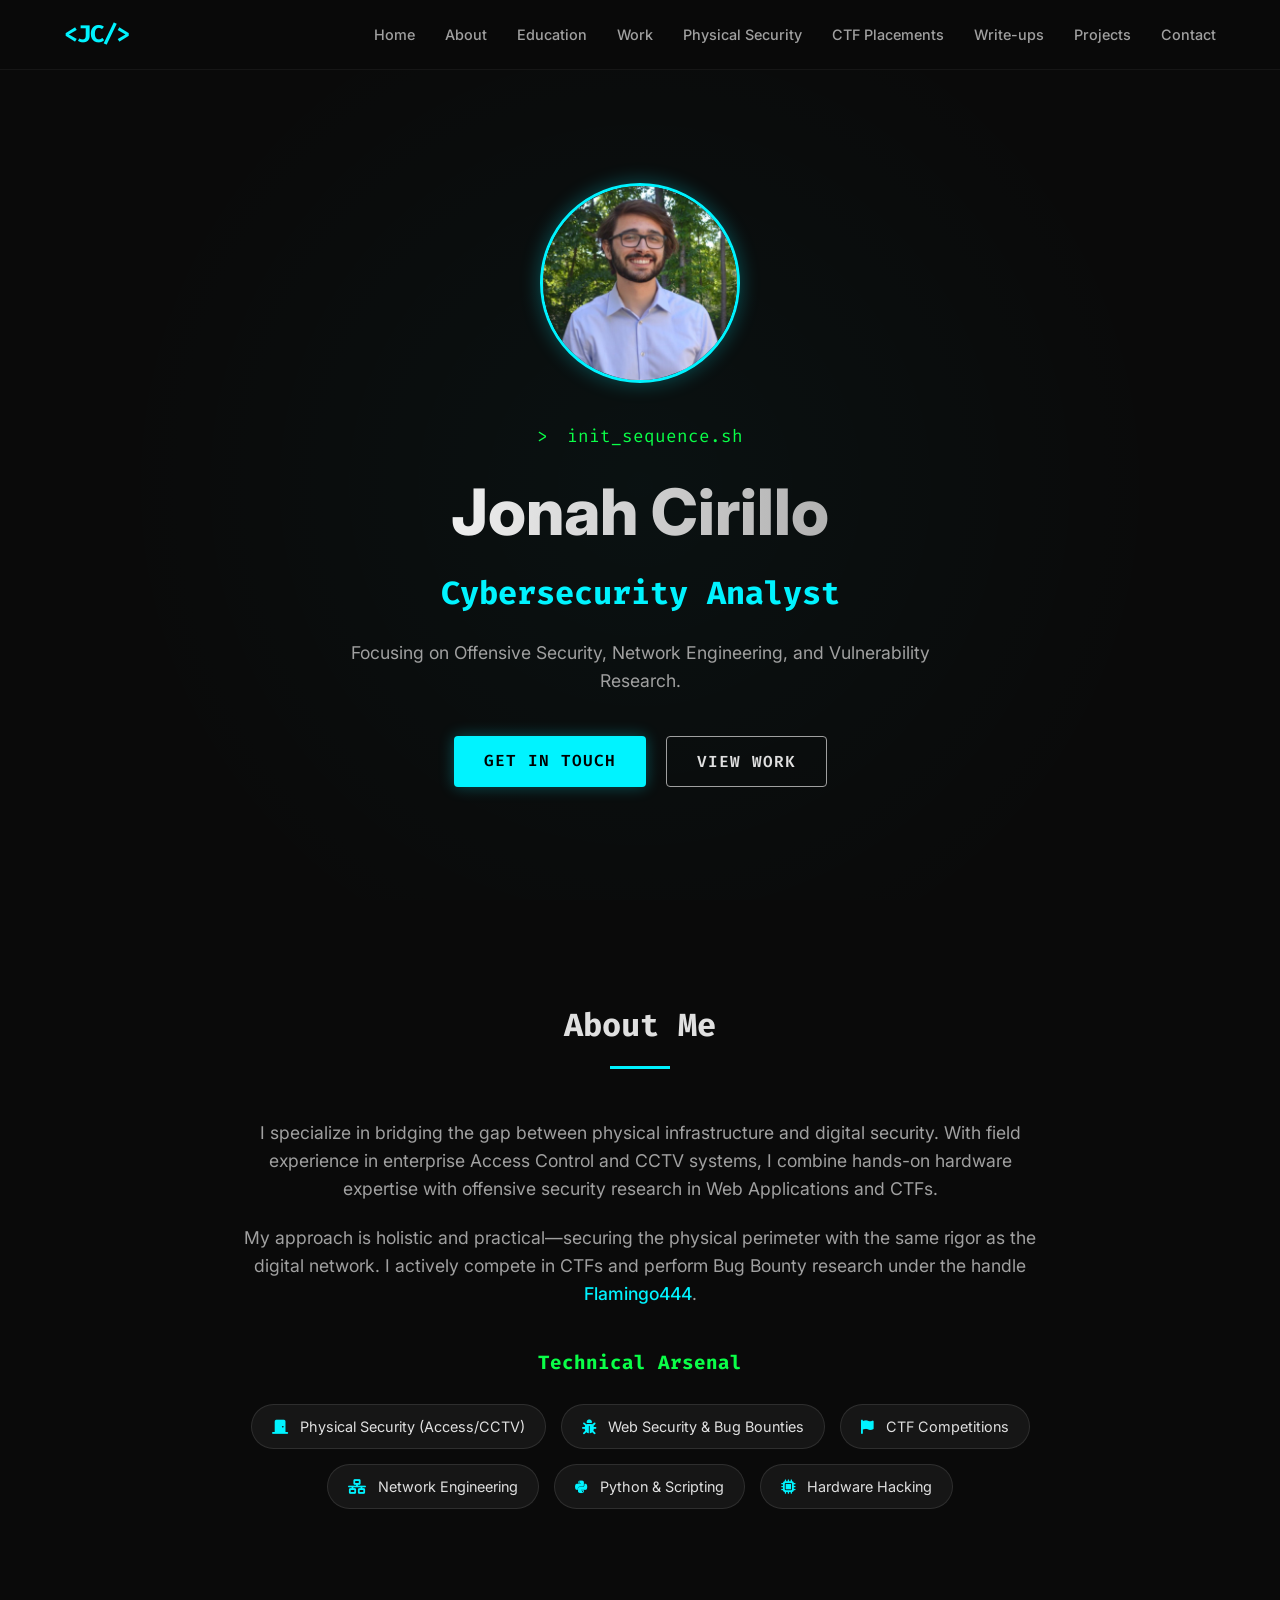
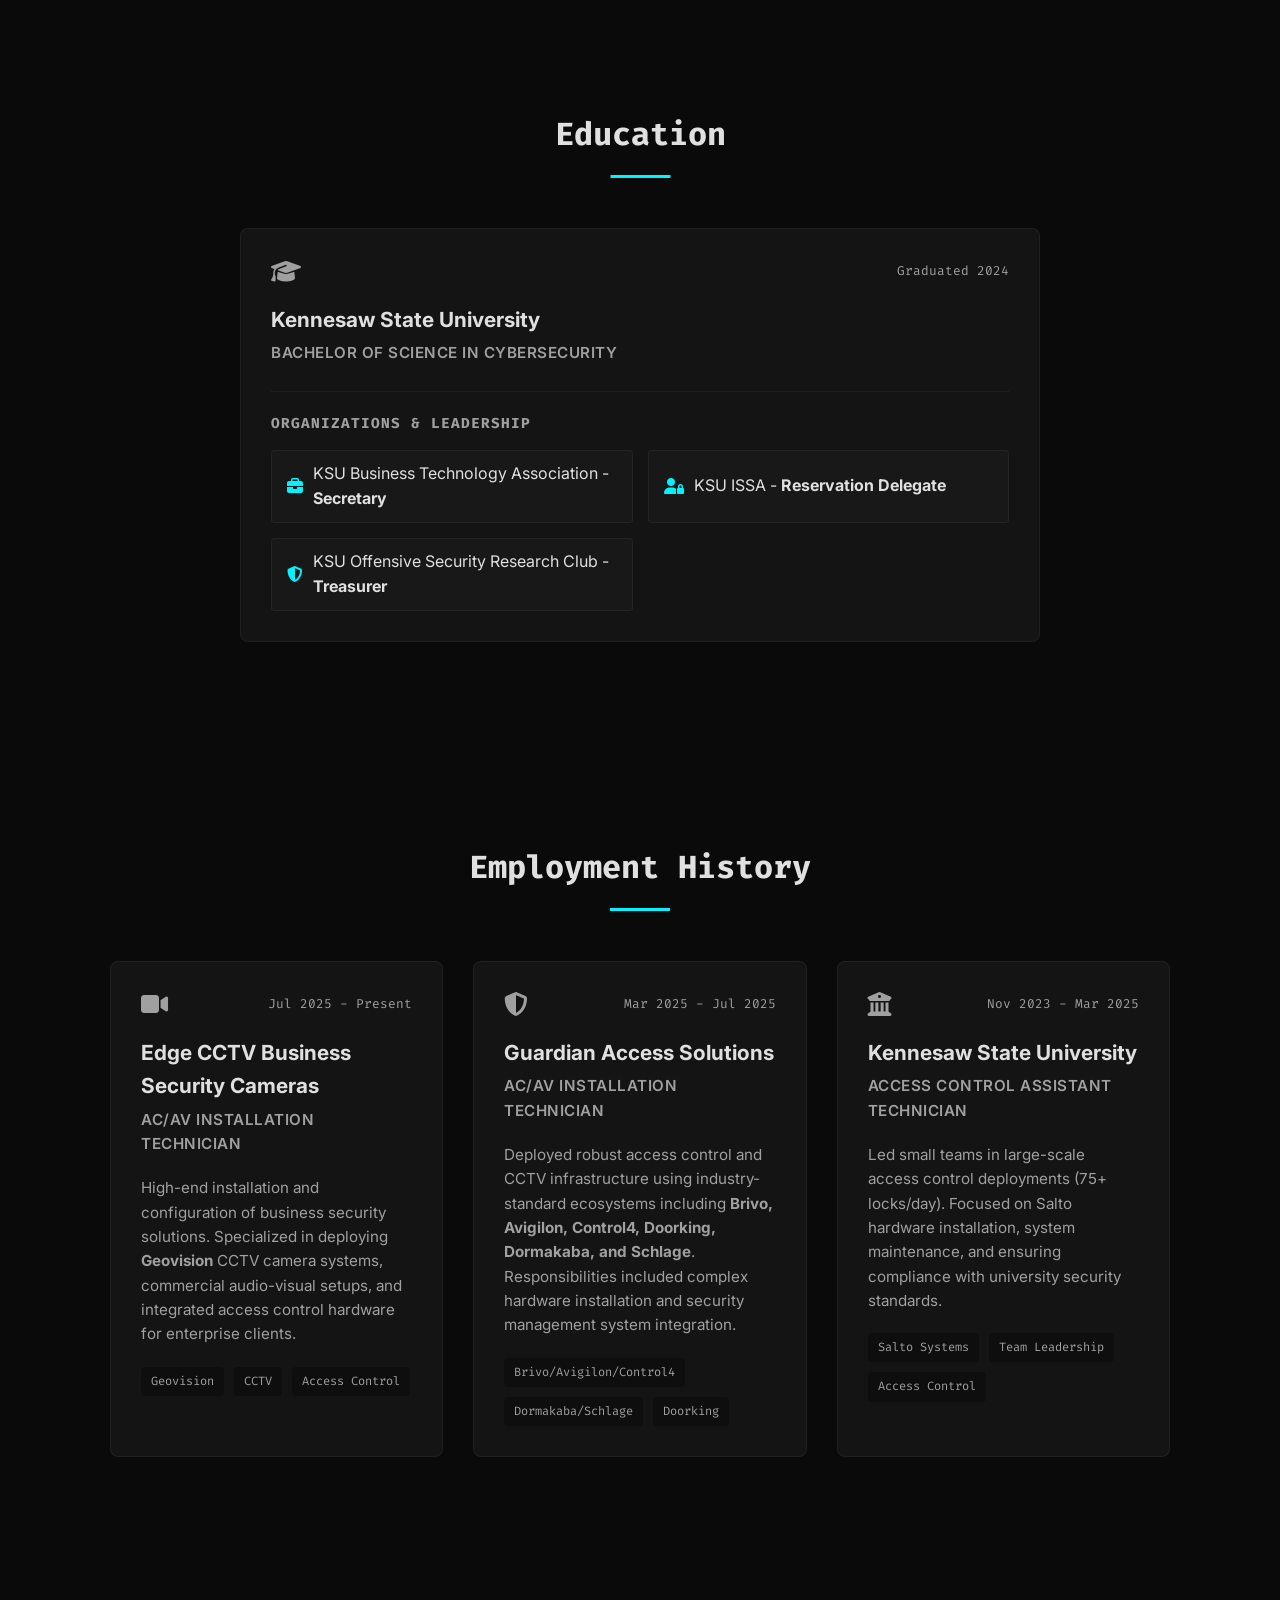
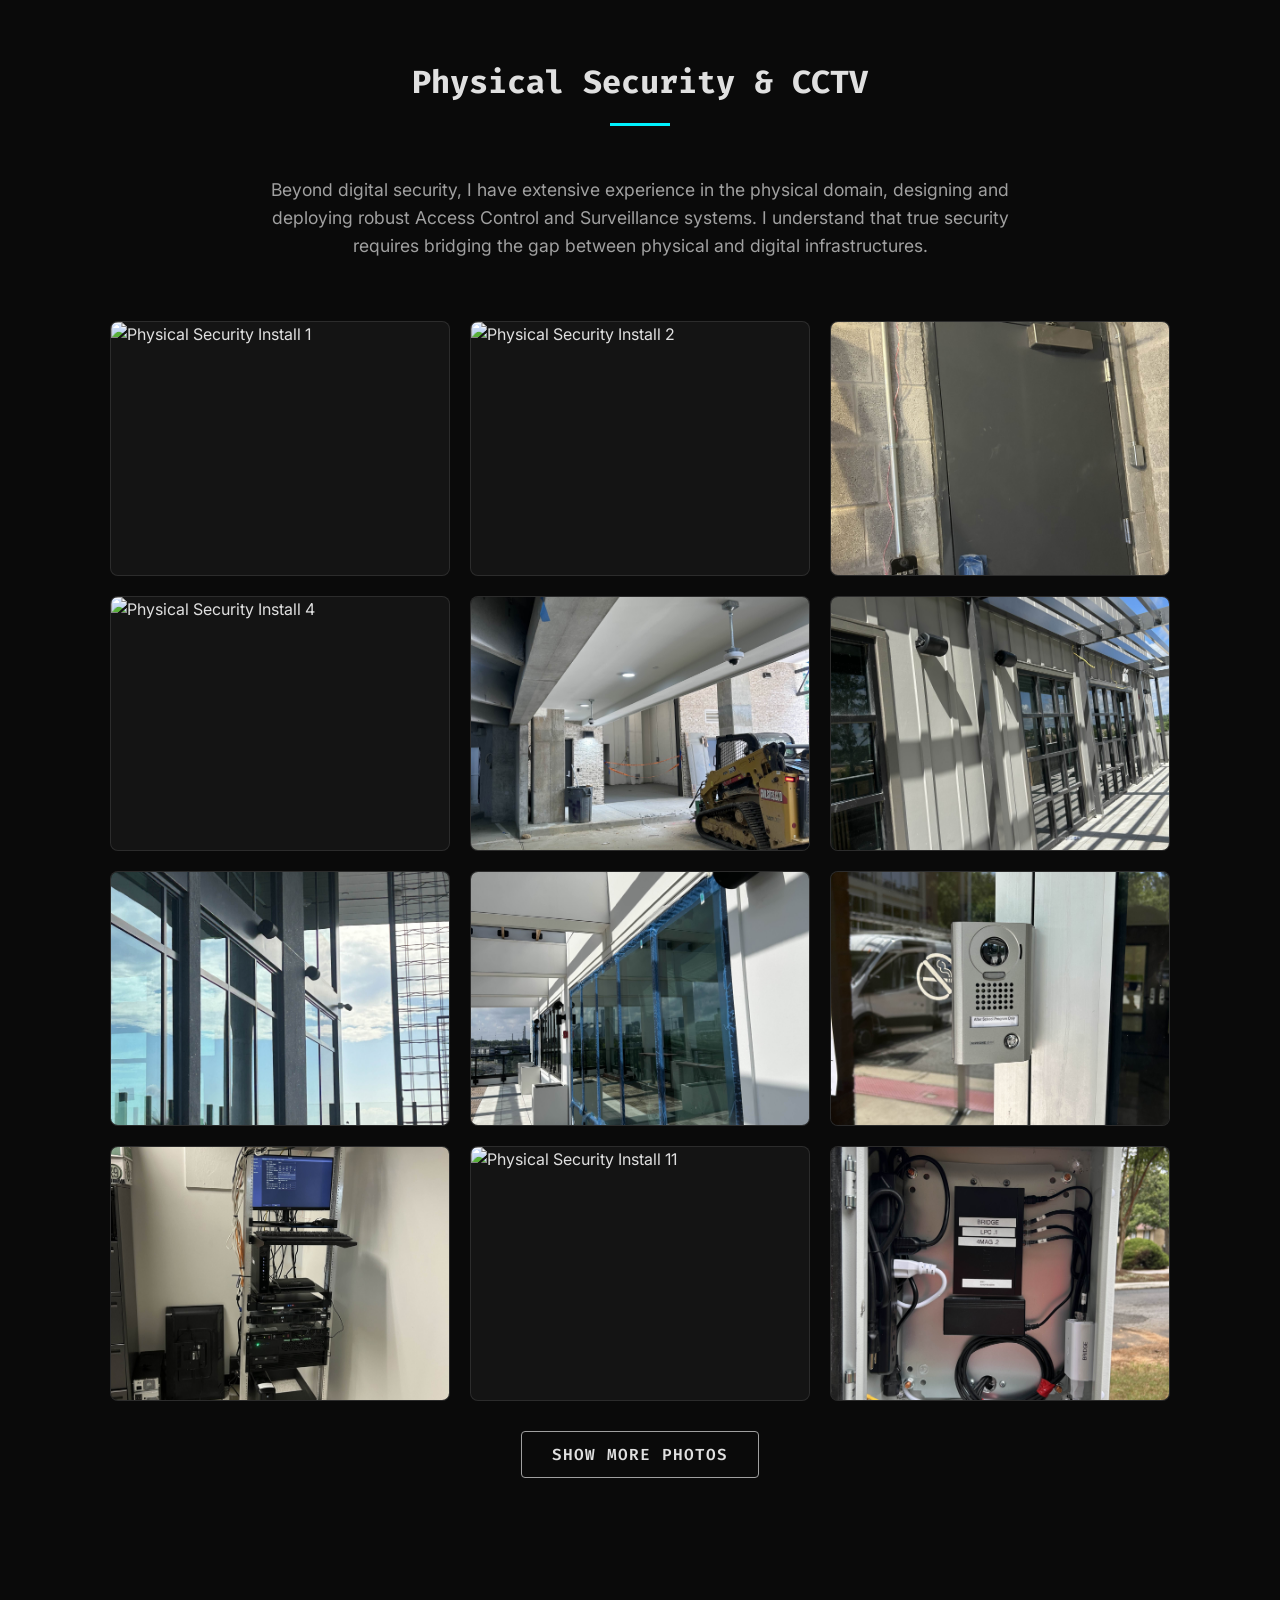
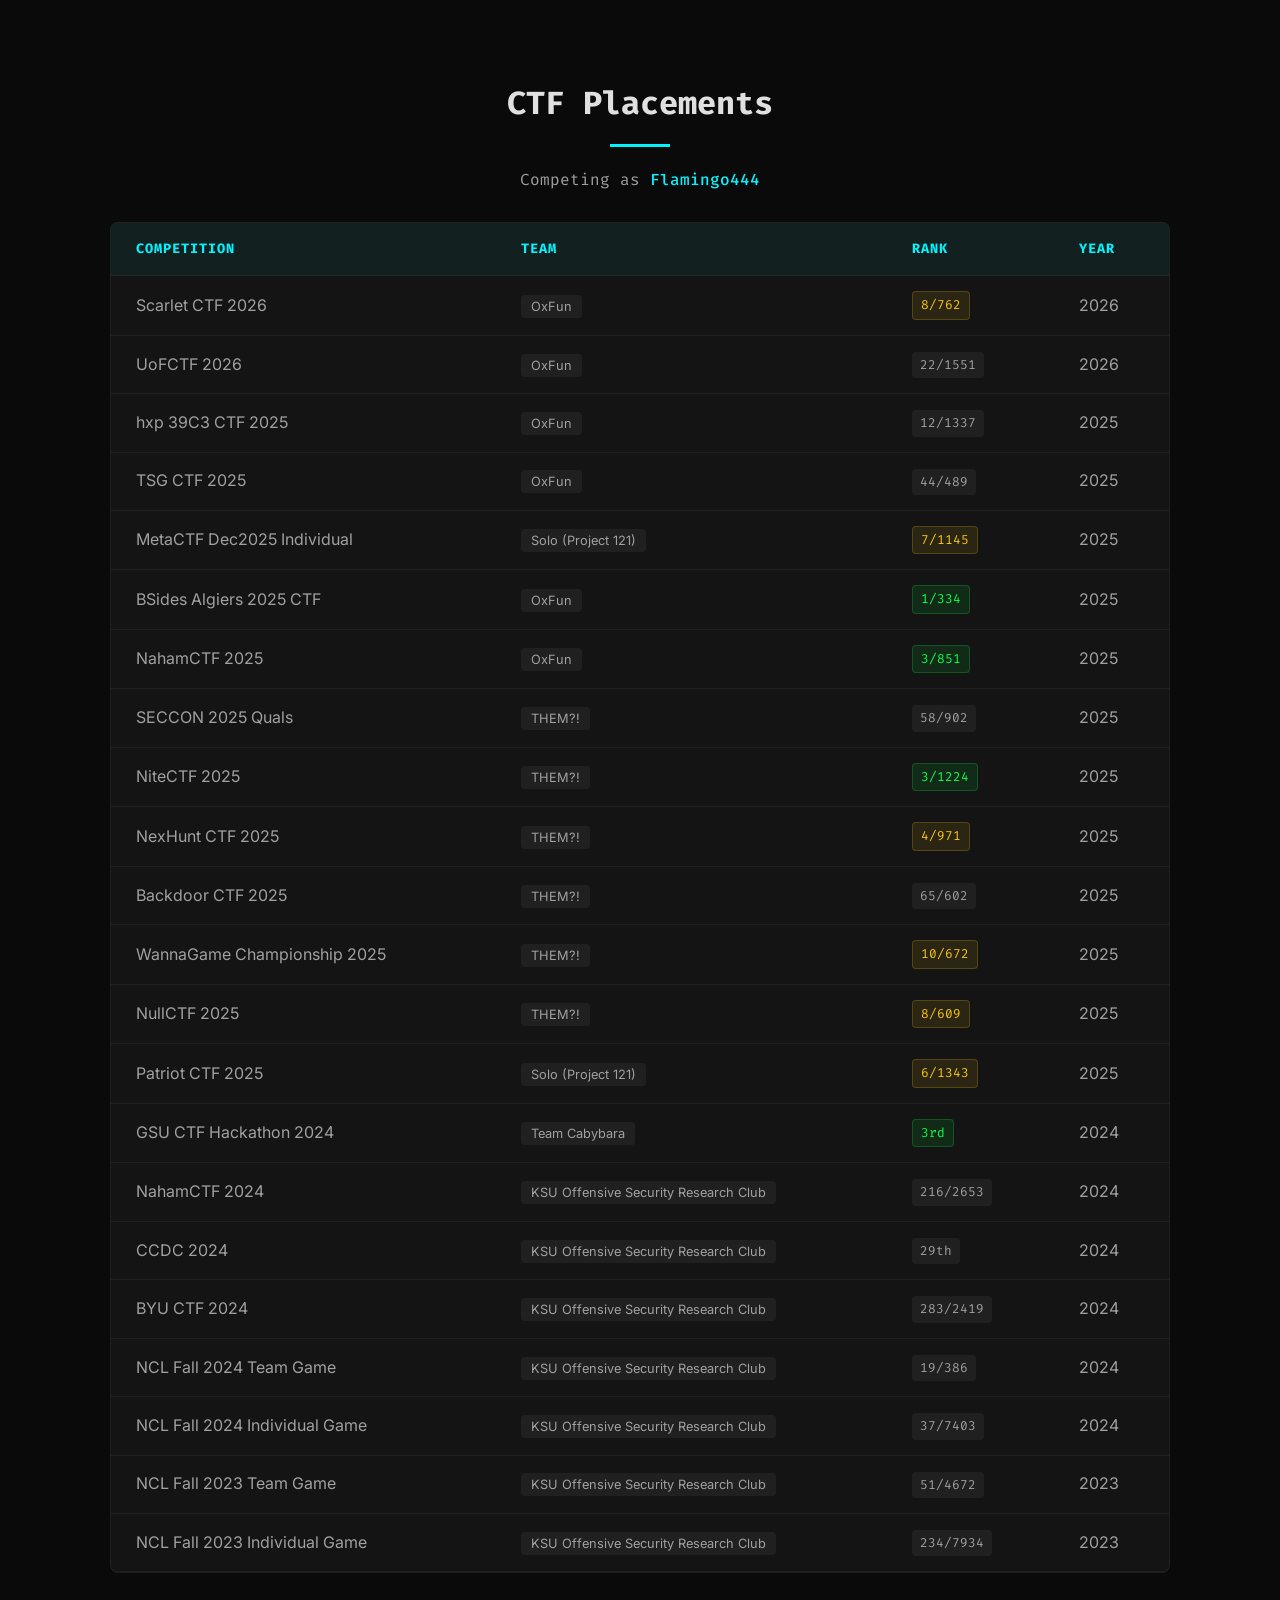
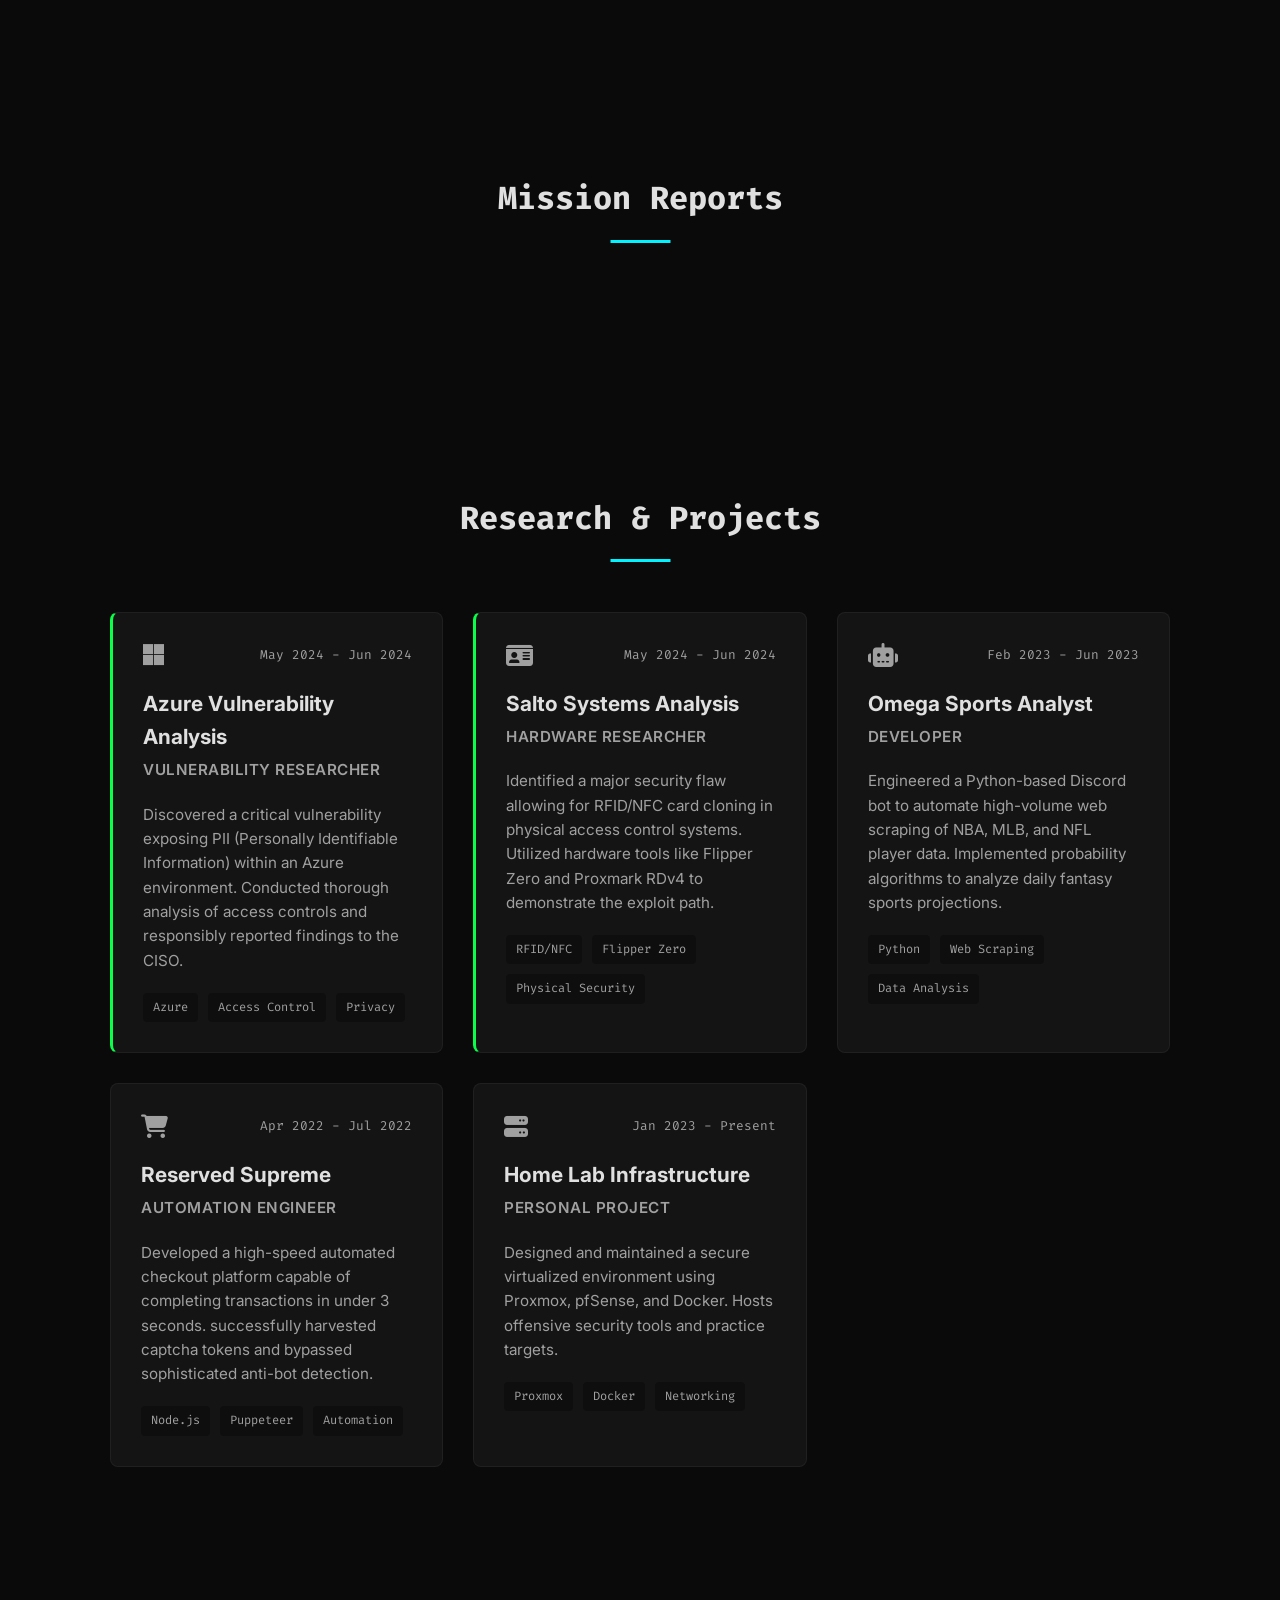
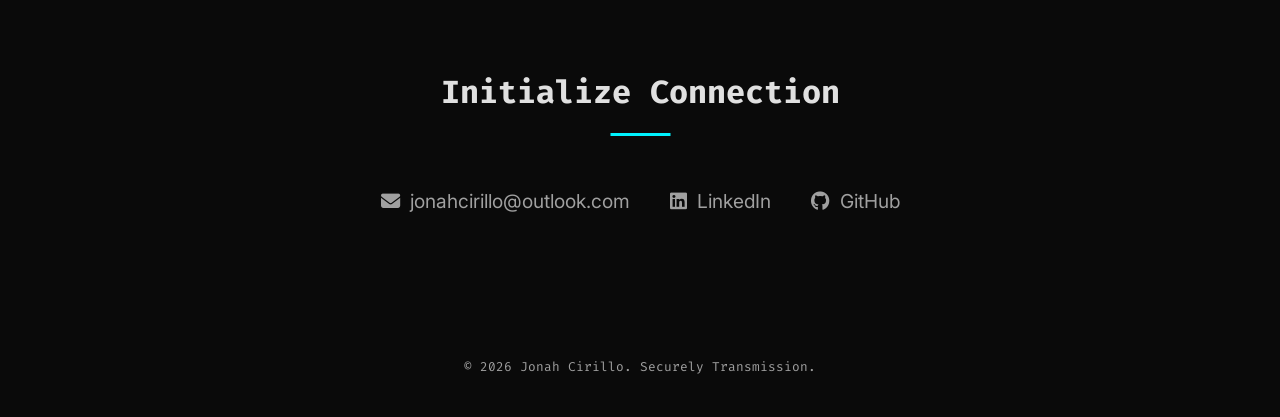
==== index.html @ c18bd204 "Deploy verified version" ====
<!DOCTYPE html>
<html lang="en">

<head>
    <meta charset="UTF-8">
    <meta name="viewport" content="width=device-width, initial-scale=1.0">
    <title>Jonah Cirillo | Cybersecurity Portfolio</title>
    <!-- Fonts -->
    <link rel="preconnect" href="https://fonts.googleapis.com">
    <link rel="preconnect" href="https://fonts.gstatic.com" crossorigin>
    <link
        href="https://fonts.googleapis.com/css2?family=Fira+Code:wght@400;500;600&family=Inter:wght@300;400;600;700&display=swap"
        rel="stylesheet">
    <link rel="stylesheet" href="https://cdnjs.cloudflare.com/ajax/libs/font-awesome/6.4.0/css/all.min.css">
    <link rel="stylesheet" href="style.css">
    <link rel="icon" type="image/jpeg" href="Flamingo444.jpg">
</head>

<body>

    <!-- Navigation -->
    <nav class="navbar">
        <div class="nav-logo">&lt;JC/&gt;</div>
        <ul class="nav-links">
            <li><a href="#home">Home</a></li>
            <li><a href="#about">About</a></li>
            <li><a href="#education">Education</a></li>
            <li><a href="#work">Work</a></li>
            <li><a href="#physical-sec">Physical Security</a></li>
            <li><a href="#ctf">CTF Placements</a></li>
            <li><a href="#writing">Write-ups</a></li>
            <li><a href="#experience">Projects</a></li>
            <li><a href="#contact">Contact</a></li>
        </ul>
        <div class="mobile-menu-btn"><i class="fas fa-bars"></i></div>
    </nav>

    <!-- Hero Section -->
    <section id="home" class="hero">
        <div class="hero-content">
            <div class="profile-img-container">
                <img src="pfp.jpg" alt="Jonah Cirillo" class="profile-img"
                    style="width: 200px; height: 200px; border-radius: 50%; border: 3px solid var(--accent-cyan); object-fit: cover; box-shadow: 0 0 20px rgba(0, 243, 255, 0.3);">
            </div>
            <p class="terminal-text"><span class="prompt">></span> init_sequence.sh</p>
            <h1>Jonah Cirillo</h1>
            <h2 class="glitch-text" data-text="Cybersecurity Analyst">Cybersecurity Analyst</h2>
            <p class="hero-desc">Focusing on Offensive Security, Network Engineering, and Vulnerability Research.</p>
            <div class="hero-btns">
                <a href="#contact" class="btn primary-btn">Get in Touch</a>
                <a href="#experience" class="btn secondary-btn">View Work</a>
            </div>
        </div>
    </section>

    <!-- About Section -->
    <section id="about" class="section">
        <div class="container">
            <h2 class="section-title">About Me</h2>
            <div class="about-grid">
                <div class="about-text">
                    <p>I specialize in bridging the gap between physical infrastructure and digital security. With field
                        experience in enterprise Access Control and CCTV systems, I combine hands-on hardware expertise
                        with offensive security research in Web Applications and CTFs.</p>
                    <p>My approach is holistic and practical—securing the physical perimeter with the same rigor as the
                        digital network. I actively compete in CTFs and perform Bug Bounty research under the handle
                        <span class="alias-highlight">Flamingo444</span>.
                    </p>

                    <div class="skills-wrapper">
                        <h3>Technical Arsenal</h3>
                        <div class="skills-list">
                            <span><i class="fas fa-door-closed"></i> Physical Security (Access/CCTV)</span>
                            <span><i class="fas fa-bug"></i> Web Security & Bug Bounties</span>
                            <span><i class="fas fa-flag"></i> CTF Competitions</span>
                            <span><i class="fas fa-network-wired"></i> Network Engineering</span>
                            <span><i class="fab fa-python"></i> Python & Scripting</span>
                            <span><i class="fas fa-microchip"></i> Hardware Hacking</span>
                        </div>
                    </div>
                </div>
            </div>
        </div>
    </section>

    <!-- Education Section -->
    <section id="education" class="section">
        <div class="container">
            <h2 class="section-title">Education</h2>
            <div class="education-grid">
                <div class="card xp-card education-card">
                    <div class="card-header">
                        <i class="fas fa-graduation-cap card-icon"></i>
                        <span class="date">Graduated 2024</span>
                    </div>
                    <h3>Kennesaw State University</h3>
                    <p class="role">Bachelor of Science in Cybersecurity</p>

                    <div class="org-section">
                        <h4>Organizations & Leadership</h4>
                        <ul class="org-list">
                            <li><i class="fas fa-briefcase"></i> <span>KSU Business Technology Association -
                                    <strong>Secretary</strong></span></li>
                            <li><i class="fas fa-user-lock"></i> <span>KSU ISSA - <strong>Reservation
                                        Delegate</strong></span></li>
                            <li><i class="fas fa-shield-alt"></i> <span>KSU Offensive Security Research Club -
                                    <strong>Treasurer</strong></span></li>
                        </ul>
                    </div>
                </div>
            </div>
        </div>
    </section>

    <!-- Work History / Job Experience -->
    <section id="work" class="section">
        <div class="container">
            <h2 class="section-title">Employment History</h2>
            <div class="experience-grid">

                <!-- Edge CCTV -->
                <div class="card xp-card">
                    <div class="card-header">
                        <i class="fas fa-video card-icon"></i>
                        <span class="date">Jul 2025 - Present</span>
                    </div>
                    <h3>Edge CCTV Business Security Cameras</h3>
                    <p class="role">AC/AV Installation Technician</p>
                    <p>High-end installation and configuration of business security solutions. Specialized in deploying
                        <strong>Geovision</strong> CCTV camera systems, commercial audio-visual setups, and integrated
                        access control hardware for enterprise clients.
                    </p>
                    <div class="tags">
                        <span>Geovision</span>
                        <span>CCTV</span>
                        <span>Access Control</span>
                    </div>
                </div>

                <!-- Guardian Access Solutions -->
                <div class="card xp-card">
                    <div class="card-header">
                        <i class="fas fa-shield-alt card-icon"></i>
                        <span class="date">Mar 2025 - Jul 2025</span>
                    </div>
                    <h3>Guardian Access Solutions</h3>
                    <p class="role">AC/AV Installation Technician</p>
                    <p>Deployed robust access control and CCTV infrastructure using industry-standard ecosystems
                        including <strong>Brivo, Avigilon, Control4, Doorking, Dormakaba, and Schlage</strong>.
                        Responsibilities included complex hardware installation and security management system
                        integration.</p>
                    <div class="tags">
                        <span>Brivo/Avigilon/Control4</span>
                        <span>Dormakaba/Schlage</span>
                        <span>Doorking</span>
                    </div>
                </div>

                <!-- Kennesaw State University -->
                <div class="card xp-card">
                    <div class="card-header">
                        <i class="fas fa-university card-icon"></i>
                        <span class="date">Nov 2023 - Mar 2025</span>
                    </div>
                    <h3>Kennesaw State University</h3>
                    <p class="role">Access Control Assistant Technician</p>
                    <p>Led small teams in large-scale access control deployments (75+ locks/day). Focused on Salto
                        hardware installation, system maintenance, and ensuring compliance with university security
                        standards.</p>
                    <div class="tags">
                        <span>Salto Systems</span>
                        <span>Team Leadership</span>
                        <span>Access Control</span>
                    </div>
                </div>

            </div>
        </div>
    </section>



    <!-- Physical Security / CCTV Section -->
    <section id="physical-sec" class="section">
        <div class="container">
            <h2 class="section-title">Physical Security & CCTV</h2>
            <div class="about-grid">
                <div class="about-text">
                    <p>Beyond digital security, I have extensive experience in the physical domain, designing and
                        deploying robust Access Control and Surveillance systems. I understand that true security
                        requires bridging the gap between physical and digital infrastructures.</p>
                </div>
            </div>

            <div class="gallery-grid" id="physical-gallery">
                <div class="gallery-item"><img src="PhysicalSecurityPortfolio/IMG_4889.jpg"
                        alt="Physical Security Install 1"></div>
                <div class="gallery-item"><img src="PhysicalSecurityPortfolio/IMG_5117.jpg"
                        alt="Physical Security Install 2"></div>
                <div class="gallery-item"><img src="PhysicalSecurityPortfolio/IMG_5153.jpg"
                        alt="Physical Security Install 3"></div>
                <div class="gallery-item"><img src="PhysicalSecurityPortfolio/IMG_5716.jpg"
                        alt="Physical Security Install 4"></div>
                <div class="gallery-item"><img src="PhysicalSecurityPortfolio/IMG_5766.jpg"
                        alt="Physical Security Install 5"></div>
                <div class="gallery-item"><img src="PhysicalSecurityPortfolio/IMG_5904.jpg"
                        alt="Physical Security Install 6"></div>
                <div class="gallery-item"><img src="PhysicalSecurityPortfolio/IMG_6210.jpg"
                        alt="Physical Security Install 7"></div>
                <div class="gallery-item"><img src="PhysicalSecurityPortfolio/IMG_6216.jpg"
                        alt="Physical Security Install 8"></div>
                <div class="gallery-item"><img src="PhysicalSecurityPortfolio/IMG_6689.jpg"
                        alt="Physical Security Install 9"></div>
                <div class="gallery-item"><img src="PhysicalSecurityPortfolio/IMG_6704.jpg"
                        alt="Physical Security Install 10"></div>
                <div class="gallery-item"><img src="PhysicalSecurityPortfolio/IMG_6978.jpg"
                        alt="Physical Security Install 11"></div>
                <div class="gallery-item"><img src="PhysicalSecurityPortfolio/IMG_7025.jpg"
                        alt="Physical Security Install 12"></div>
            </div>
            <div class="gallery-btn-wrapper" style="text-align: center; margin-top: 30px;">
                <button id="show-more-btn" class="btn secondary-btn">Show More Photos</button>
            </div>
        </div>
    </section>

    <!-- CTF Placements -->
    <section id="ctf" class="section">
        <div class="container">
            <h2 class="section-title">CTF Placements</h2>
            <p
                style="text-align: center; color: var(--text-muted); margin-top: -30px; margin-bottom: 30px; font-family: var(--font-mono);">
                Competing as <span class="alias-highlight">Flamingo444</span>
            </p>
            <div class="ctf-container">
                <table class="ctf-table">
                    <thead>
                        <tr>
                            <th>Competition</th>
                            <th>Team</th>
                            <th>Rank</th>
                            <th>Year</th>
                        </tr>
                    </thead>
                    <tbody id="ctf-list-body">
                        <!-- Injected via JS -->
                    </tbody>
                </table>
            </div>
        </div>
    </section>

    <!-- Write-ups / Reports -->
    <section id="writing" class="section">
        <div class="container">
            <h2 class="section-title">Mission Reports</h2>
            <div class="reports-grid" id="reports-grid">
                <!-- Injected via JS -->
            </div>
        </div>
    </section>

    <!-- Report Modal -->
    <div id="report-modal" class="modal">
        <div class="modal-content">
            <span class="close-modal">&times;</span>
            <h3 id="modal-title">Report Title</h3>
            <div id="modal-body">
                <!-- Content -->
            </div>
        </div>
    </div>


    <!-- Experience Section (Renamed to Projects) -->
    <section id="experience" class="section">
        <div class="container">
            <h2 class="section-title">Research & Projects</h2>
            <div class="experience-grid">

                <!-- Vulnerability Research Cards -->
                <div class="card xp-card research-card">
                    <div class="card-header">
                        <i class="fab fa-microsoft card-icon"></i>
                        <span class="date">May 2024 - Jun 2024</span>
                    </div>
                    <h3>Azure Vulnerability Analysis</h3>
                    <p class="role">Vulnerability Researcher</p>
                    <p>Discovered a critical vulnerability exposing PII (Personally Identifiable Information) within an
                        Azure environment. Conducted thorough analysis of access controls and responsibly reported
                        findings to the CISO.</p>
                    <div class="tags">
                        <span>Azure</span>
                        <span>Access Control</span>
                        <span>Privacy</span>
                    </div>
                </div>

                <div class="card xp-card research-card">
                    <div class="card-header">
                        <i class="fas fa-id-card card-icon"></i>
                        <span class="date">May 2024 - Jun 2024</span>
                    </div>
                    <h3>Salto Systems Analysis</h3>
                    <p class="role">Hardware Researcher</p>
                    <p>Identified a major security flaw allowing for RFID/NFC card cloning in physical access control
                        systems. Utilized hardware tools like Flipper Zero and Proxmark RDv4 to demonstrate the exploit
                        path.</p>
                    <div class="tags">
                        <span>RFID/NFC</span>
                        <span>Flipper Zero</span>
                        <span>Physical Security</span>
                    </div>
                </div>

                <!-- Project Cards -->
                <div class="card xp-card">
                    <div class="card-header">
                        <i class="fas fa-robot card-icon"></i>
                        <span class="date">Feb 2023 - Jun 2023</span>
                    </div>
                    <h3>Omega Sports Analyst</h3>
                    <p class="role">Developer</p>
                    <p>Engineered a Python-based Discord bot to automate high-volume web scraping of NBA, MLB, and NFL
                        player data. Implemented probability algorithms to analyze daily fantasy sports projections.</p>
                    <div class="tags">
                        <span>Python</span>
                        <span>Web Scraping</span>
                        <span>Data Analysis</span>
                    </div>
                </div>

                <div class="card xp-card">
                    <div class="card-header">
                        <i class="fas fa-shopping-cart card-icon"></i>
                        <span class="date">Apr 2022 - Jul 2022</span>
                    </div>
                    <h3>Reserved Supreme</h3>
                    <p class="role">Automation Engineer</p>
                    <p>Developed a high-speed automated checkout platform capable of completing transactions in under 3
                        seconds. successfully harvested captcha tokens and bypassed sophisticated anti-bot detection.
                    </p>
                    <div class="tags">
                        <span>Node.js</span>
                        <span>Puppeteer</span>
                        <span>Automation</span>
                    </div>
                </div>

                <div class="card xp-card">
                    <div class="card-header">
                        <i class="fas fa-server card-icon"></i>
                        <span class="date">Jan 2023 - Present</span>
                    </div>
                    <h3>Home Lab Infrastructure</h3>
                    <p class="role">Personal Project</p>
                    <p>Designed and maintained a secure virtualized environment using Proxmox, pfSense, and Docker.
                        Hosts offensive security tools and practice targets.</p>
                    <div class="tags">
                        <span>Proxmox</span>
                        <span>Docker</span>
                        <span>Networking</span>
                    </div>
                </div>

            </div>
        </div>
    </section>



    <!-- Contact Section -->
    <section id="contact" class="section">
        <div class="container">
            <h2 class="section-title">Initialize Connection</h2>
            <div class="contact-wrapper">
                <a href="mailto:jonahcirillo@outlook.com" class="contact-link"><i class="fas fa-envelope"></i>
                    jonahcirillo@outlook.com</a>
                <a href="https://www.linkedin.com/in/jonahcirillo/" target="_blank" class="contact-link"><i
                        class="fab fa-linkedin"></i> LinkedIn</a>
                <a href="https://github.com/Flamingo444" target="_blank" class="contact-link"><i
                        class="fab fa-github"></i> GitHub</a>
            </div>
        </div>
    </section>

    <footer>
        <p>&copy; 2026 Jonah Cirillo. Securely Transmission.</p>
    </footer>

    <!-- Markdown Parser -->
    <script src="https://cdn.jsdelivr.net/npm/marked/marked.min.js"></script>
    <script src="script.js"></script>
</body>

</html>
---- style.css ----
:root {
    --bg-dark: #0a0a0a;
    --bg-card: #141414;
    --bg-card-hover: #1f1f1f;

    --text-main: #e0e0e0;
    --text-muted: #a0a0a0;

    --accent-cyan: #00f3ff;
    --accent-green: #0aff48;
    --accent-yellow: #f8c514;
    /* New Yellow Accent */
    --accent-purple: #bc13fe;

    --font-heading: 'Inter', sans-serif;
    --font-body: 'Inter', sans-serif;
    --font-mono: 'Fira Code', monospace;

    --nav-height: 70px;
}

* {
    margin: 0;
    padding: 0;
    box-sizing: border-box;
}

html {
    scroll-behavior: smooth;
}

body {
    background-color: var(--bg-dark);
    color: var(--text-main);
    font-family: var(--font-body);
    line-height: 1.6;
    overflow-x: hidden;
}

a {
    text-decoration: none;
    color: inherit;
    transition: 0.3s;
}

ul {
    list-style: none;
}

/* Navigation */
.navbar {
    position: sticky;
    top: 0;
    height: var(--nav-height);
    display: flex;
    justify-content: space-between;
    align-items: center;
    padding: 0 5%;
    background: rgba(10, 10, 10, 0.85);
    /* Dark transparent */
    backdrop-filter: blur(10px);
    z-index: 1000;
    border-bottom: 1px solid rgba(255, 255, 255, 0.05);
}

.nav-logo {
    font-family: var(--font-mono);
    font-size: 1.5rem;
    font-weight: 700;
    color: var(--accent-cyan);
    letter-spacing: -1px;
}

.nav-links {
    display: flex;
    gap: 30px;
}

.nav-links a {
    font-size: 0.9rem;
    font-weight: 500;
    color: var(--text-muted);
}

.nav-links a:hover {
    color: var(--accent-cyan);
}

.mobile-menu-btn {
    display: none;
    font-size: 1.5rem;
    cursor: pointer;
}

/* Hero Section */
.hero {
    height: calc(100vh - var(--nav-height));
    display: flex;
    align-items: center;
    justify-content: center;
    text-align: center;
    position: relative;
    overflow: hidden;
    background: radial-gradient(circle at center, rgba(0, 243, 255, 0.03) 0%, rgba(10, 10, 10, 0) 70%);
}

.hero-content {
    max-width: 800px;
    padding: 20px;
    z-index: 1;
}

.terminal-text {
    font-family: var(--font-mono);
    color: var(--accent-green);
    margin-bottom: 10px;
    font-size: 1.1rem;
}

.prompt {
    margin-right: 8px;
    animation: blink 1s infinite;
}

h1 {
    font-size: 4rem;
    font-weight: 800;
    margin-bottom: 5px;
    background: linear-gradient(to right, #fff, #a0a0a0);
    -webkit-background-clip: text;
    -webkit-text-fill-color: transparent;
}

h2 {
    font-size: 2rem;
    color: var(--accent-cyan);
    font-family: var(--font-mono);
    margin-bottom: 20px;
}

.hero-desc {
    color: var(--text-muted);
    font-size: 1.1rem;
    margin-bottom: 40px;
    max-width: 600px;
    margin-left: auto;
    margin-right: auto;
}

.hero-btns {
    display: flex;
    gap: 20px;
    justify-content: center;
}

.btn {
    padding: 12px 30px;
    border-radius: 4px;
    font-weight: 600;
    font-size: 1rem;
    cursor: pointer;
    font-family: var(--font-mono);
    text-transform: uppercase;
    letter-spacing: 1px;
}

.primary-btn {
    background-color: var(--accent-cyan);
    color: #000;
    box-shadow: 0 0 15px rgba(0, 243, 255, 0.3);
}

.primary-btn:hover {
    background-color: #fff;
    box-shadow: 0 0 25px rgba(0, 243, 255, 0.6);
}

.secondary-btn {
    border: 1px solid var(--text-muted);
    color: var(--text-main);
    background: transparent;
}

.secondary-btn:hover {
    border-color: var(--accent-cyan);
    color: var(--accent-cyan);
}

/* General Section Styling */
.section {
    padding: 100px 0;
}

.container {
    max-width: 1100px;
    margin: 0 auto;
    padding: 0 20px;
}

.section-title {
    font-size: 2rem;
    margin-bottom: 50px;
    text-align: center;
    color: var(--text-main);
    position: relative;
    display: inline-block;
    left: 50%;
    transform: translateX(-50%);
}

.section-title::after {
    content: '';
    display: block;
    width: 60px;
    height: 3px;
    background: var(--accent-cyan);
    margin: 15px auto 0;
}

/* About Section */
.about-grid {
    display: flex;
    justify-content: center;
}

.about-text {
    max-width: 800px;
    text-align: center;
}

.about-text p {
    margin-bottom: 20px;
    font-size: 1.1rem;
    color: var(--text-muted);
}

.skills-wrapper {
    margin-top: 40px;
    text-align: center;
}

.skills-wrapper h3 {
    margin-bottom: 25px;
    font-family: var(--font-mono);
    color: var(--accent-green);
    font-size: 1.2rem;
}

.skills-list {
    display: flex;
    flex-wrap: wrap;
    gap: 15px;
    justify-content: center;
}

.skills-list span {
    background: rgba(255, 255, 255, 0.05);
    padding: 10px 20px;
    border-radius: 50px;
    font-size: 0.9rem;
    border: 1px solid rgba(255, 255, 255, 0.1);
    color: var(--text-main);
}

.skills-list span i {
    color: var(--accent-cyan);
    margin-right: 8px;
}

/* Experience Grid */
.experience-grid {
    display: grid;
    grid-template-columns: repeat(auto-fit, minmax(300px, 1fr));
    gap: 30px;
}

.card {
    background: var(--bg-card);
    border: 1px solid rgba(255, 255, 255, 0.05);
    padding: 30px;
    border-radius: 8px;
    transition: 0.3s;
    position: relative;
    overflow: hidden;
}

.card:hover {
    transform: translateY(-5px);
    border-color: var(--accent-cyan);
    box-shadow: 0 10px 30px rgba(0, 0, 0, 0.5);
}

/* Research Cards Highlight */
.research-card {
    border-left: 3px solid var(--accent-green);
}

.card-header {
    display: flex;
    justify-content: space-between;
    align-items: center;
    margin-bottom: 20px;
}

.card-icon {
    font-size: 1.5rem;
    color: var(--text-muted);
}

.date {
    font-family: var(--font-mono);
    font-size: 0.8rem;
    color: var(--text-muted);
}

.card h3 {
    font-size: 1.3rem;
    margin-bottom: 5px;
    color: var(--text-main);
}

.role {
    color: var(--accent-cyan);
    font-weight: 600;
    font-size: 0.9rem;
    margin-bottom: 15px;
    text-transform: uppercase;
    letter-spacing: 0.5px;
}

.card p {
    color: var(--text-muted);
    font-size: 0.95rem;
    margin-bottom: 20px;
}

.tags {
    display: flex;
    flex-wrap: wrap;
    gap: 10px;
}

.tags span {
    font-size: 0.75rem;
    font-family: var(--font-mono);
    color: var(--text-muted);
    background: rgba(0, 0, 0, 0.3);
    padding: 5px 10px;
    border-radius: 4px;
}

/* Gallery / Physical Security */
.gallery-grid {
    display: grid;
    grid-template-columns: repeat(auto-fill, minmax(280px, 1fr));
    gap: 20px;
    margin-top: 40px;
}

.gallery-item {
    aspect-ratio: 4/3;
    background: var(--bg-card);
    border: 1px solid rgba(255, 255, 255, 0.1);
    border-radius: 8px;
    overflow: hidden;
    position: relative;
    cursor: pointer;
    transition: 0.3s;
}

.gallery-item.hidden {
    display: none;
}

.gallery-item img {
    width: 100%;
    height: 100%;
    object-fit: cover;
    transition: transform 0.5s ease;
}

.gallery-item:hover {
    border-color: var(--accent-cyan);
    box-shadow: 0 10px 30px rgba(0, 0, 0, 0.5);
}

.gallery-item:hover img {
    transform: scale(1.1);
}

/* Remove placeholder styles */

/* CTF Table */
.ctf-container {
    overflow-x: auto;
    background: var(--bg-card);
    border-radius: 8px;
    border: 1px solid rgba(255, 255, 255, 0.05);
}

.ctf-table {
    width: 100%;
    border-collapse: collapse;
    min-width: 600px;
}

.ctf-table th,
.ctf-table td {
    padding: 15px 25px;
    text-align: left;
    border-bottom: 1px solid rgba(255, 255, 255, 0.05);
}

.ctf-table th {
    background: rgba(0, 243, 255, 0.05);
    color: var(--accent-cyan);
    font-family: var(--font-mono);
    text-transform: uppercase;
    font-size: 0.85rem;
    letter-spacing: 1px;
}

.team-tag {
    font-size: 0.8rem;
    color: var(--text-muted);
    background: rgba(255, 255, 255, 0.05);
    padding: 4px 10px;
    border-radius: 4px;
    white-space: nowrap;
}

.ctf-table td {
    color: var(--text-muted);
}

.ctf-table tr:hover td {
    background: rgba(255, 255, 255, 0.02);
    color: var(--text-main);
}

.rank-badge {
    display: inline-block;
    padding: 3px 8px;
    border-radius: 4px;
    font-family: var(--font-mono);
    font-size: 0.8rem;
    background: rgba(255, 255, 255, 0.05);
}

.rank-top {
    color: var(--accent-green);
    background: rgba(10, 255, 72, 0.1);
    border: 1px solid rgba(10, 255, 72, 0.2);
}

.rank-top-10 {
    color: var(--accent-yellow);
    background: rgba(248, 197, 20, 0.1);
    border: 1px solid rgba(248, 197, 20, 0.2);
}

/* Reports */
.reports-grid {
    display: grid;
    grid-template-columns: repeat(auto-fit, minmax(300px, 1fr));
    gap: 30px;
}

.report-card {
    background: var(--bg-card);
    padding: 25px;
    border-radius: 8px;
    border: 1px solid rgba(255, 255, 255, 0.05);
    cursor: pointer;
    transition: 0.3s;
}

.report-card:hover {
    border-color: var(--accent-purple);
    transform: translateY(-5px);
}

.report-card h3 {
    color: var(--text-main);
    font-size: 1.2rem;
    margin-bottom: 10px;
}

.report-card .category {
    color: var(--accent-purple);
    font-family: var(--font-mono);
    font-size: 0.8rem;
    margin-bottom: 15px;
    display: block;
}

/* Modal */
.modal {
    display: none;
    position: fixed;
    top: 0;
    left: 0;
    width: 100%;
    height: 100%;
    background: rgba(0, 0, 0, 0.8);
    backdrop-filter: blur(5px);
    z-index: 2000;
    justify-content: center;
    align-items: center;
    padding: 20px;
}

.modal-content {
    background: var(--bg-card);
    width: 100%;
    max-width: 800px;
    max-height: 80vh;
    border-radius: 8px;
    padding: 30px;
    border: 1px solid rgba(255, 255, 255, 0.1);
    overflow-y: auto;
    position: relative;
    box-shadow: 0 0 50px rgba(0, 0, 0, 0.8);
}

.close-modal {
    position: absolute;
    top: 20px;
    right: 20px;
    font-size: 1.5rem;
    color: var(--text-muted);
    cursor: pointer;
}

.close-modal:hover {
    color: var(--accent-cyan);
}

#modal-title {
    color: var(--accent-cyan);
    margin-bottom: 20px;
    font-family: var(--font-mono);
    border-bottom: 1px solid rgba(255, 255, 255, 0.1);
    padding-bottom: 10px;
}

/* Markdown Rendering in Modal */
#modal-body {
    font-family: var(--font-body);
    font-size: 0.95rem;
    color: var(--text-muted);
    line-height: 1.7;
}

#modal-body h1,
#modal-body h2,
#modal-body h3 {
    color: var(--text-main);
    margin: 20px 0 10px;
    font-weight: 600;
}

#modal-body h1 {
    font-size: 1.5rem;
    border-bottom: 1px solid rgba(255, 255, 255, 0.1);
    padding-bottom: 10px;
}

#modal-body ul,
#modal-body ol {
    margin-left: 20px;
    margin-bottom: 15px;
}

#modal-body code {
    background: rgba(255, 255, 255, 0.1);
    padding: 2px 6px;
    border-radius: 4px;
    font-family: var(--font-mono);
    color: var(--accent-cyan);
    font-size: 0.85em;
}

#modal-body pre {
    background: rgba(0, 0, 0, 0.3);
    padding: 15px;
    border-radius: 6px;
    overflow-x: auto;
    margin: 15px 0;
}

#modal-body pre code {
    background: transparent;
    padding: 0;
    color: var(--text-muted);
}

/* Education */
.education-grid {
    display: flex;
    justify-content: center;
}

.education-card {
    max-width: 800px;
    width: 100%;
}

.org-section {
    margin-top: 25px;
    border-top: 1px solid rgba(255, 255, 255, 0.05);
    padding-top: 20px;
}

.org-section h4 {
    color: var(--text-muted);
    font-size: 0.9rem;
    text-transform: uppercase;
    letter-spacing: 1px;
    margin-bottom: 15px;
    font-family: var(--font-mono);
}

.org-list {
    list-style: none;
    display: grid;
    grid-template-columns: repeat(auto-fit, minmax(250px, 1fr));
    gap: 15px;
}

.org-list li {
    background: rgba(255, 255, 255, 0.02);
    padding: 10px 15px;
    border-radius: 4px;
    color: var(--text-main);
    display: flex;
    align-items: center;
    gap: 10px;
    border: 1px solid rgba(255, 255, 255, 0.05);
    transition: 0.3s;
}

.org-list li:hover {
    border-color: var(--accent-cyan);
    background: rgba(0, 243, 255, 0.05);
}

.org-list li i {
    color: var(--accent-cyan);
}

/* Alias Highlight */
.alias-highlight {
    color: var(--accent-cyan);
    font-weight: 500;
}

/* Contact */
.contact-wrapper {
    display: flex;
    justify-content: center;
    gap: 40px;
    flex-wrap: wrap;
}

.contact-link {
    font-size: 1.2rem;
    color: var(--text-muted);
    display: flex;
    align-items: center;
    gap: 10px;
}

.contact-link:hover {
    color: var(--accent-cyan);
}

footer {
    text-align: center;
    padding: 40px 0;
    color: var(--text-muted);
    font-family: var(--font-mono);
    font-size: 0.8rem;
}

/* Animations */
@keyframes blink {

    0%,
    100% {
        opacity: 1;
    }

    50% {
        opacity: 0;
    }
}

@media (max-width: 768px) {
    h1 {
        font-size: 2.5rem;
    }

    .nav-links {
        display: none;
    }

    .mobile-menu-btn {
        display: block;
    }
}

/* Profile Image Styling */
.profile-img-container {
    margin-bottom: 2rem;
    animation: fadeInDown 1s ease-out;
}

.profile-img {
    width: 200px;
    height: 200px;
    border-radius: 50%;
    border: 3px solid var(--accent-cyan);
    box-shadow: 0 0 20px rgba(0, 243, 255, 0.3);
    object-fit: cover;
}
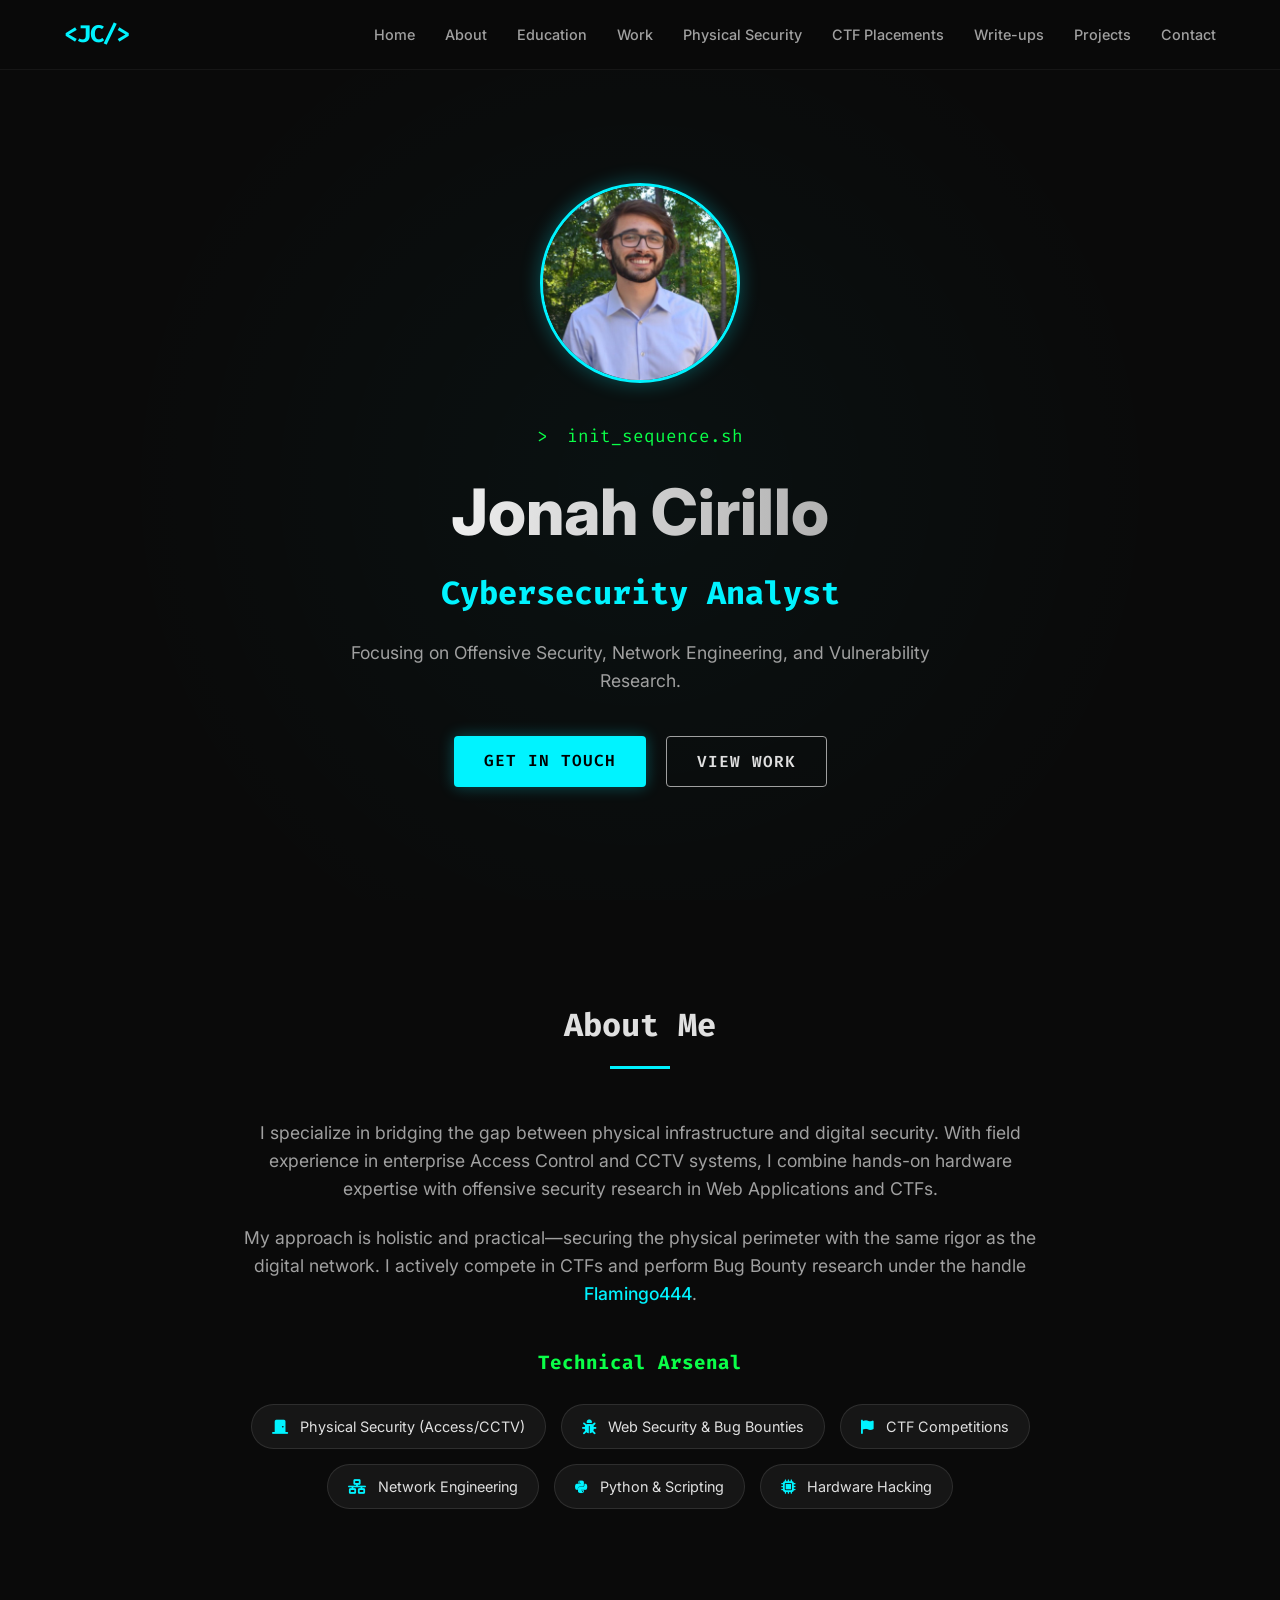
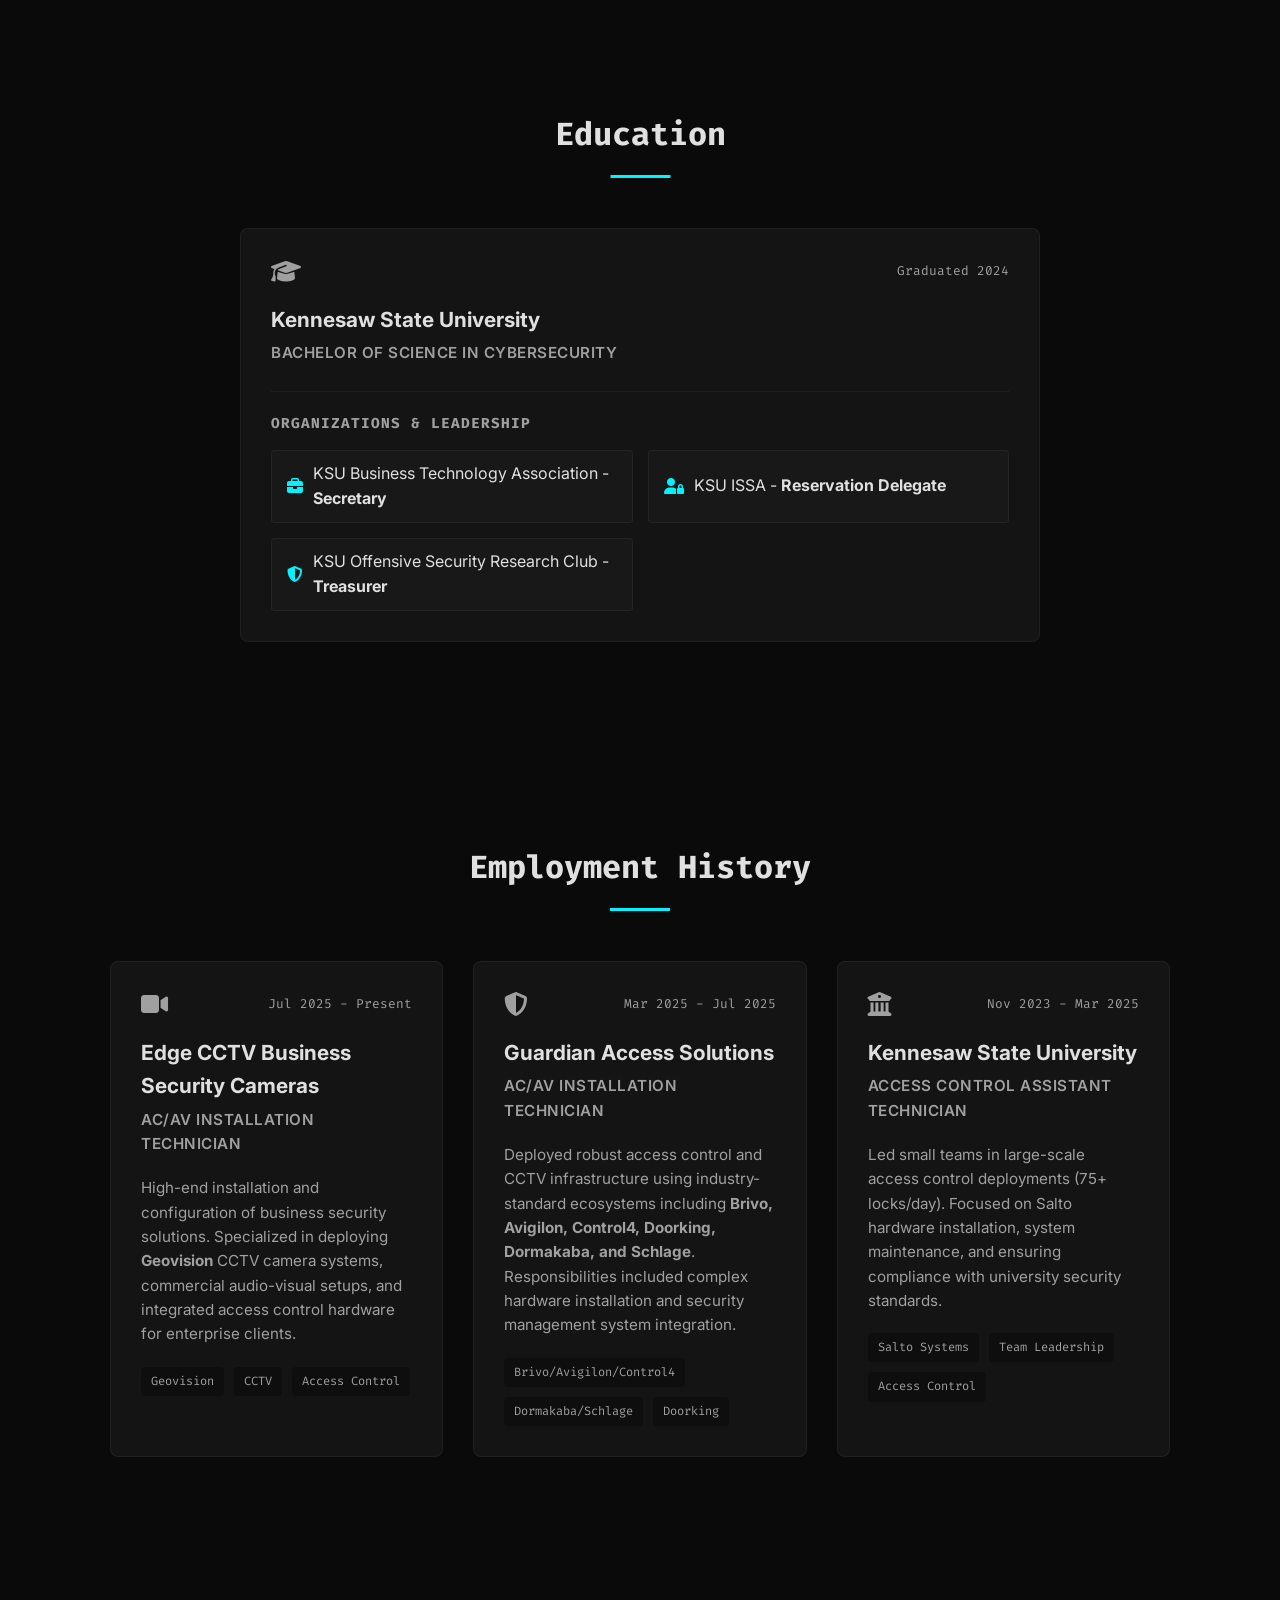
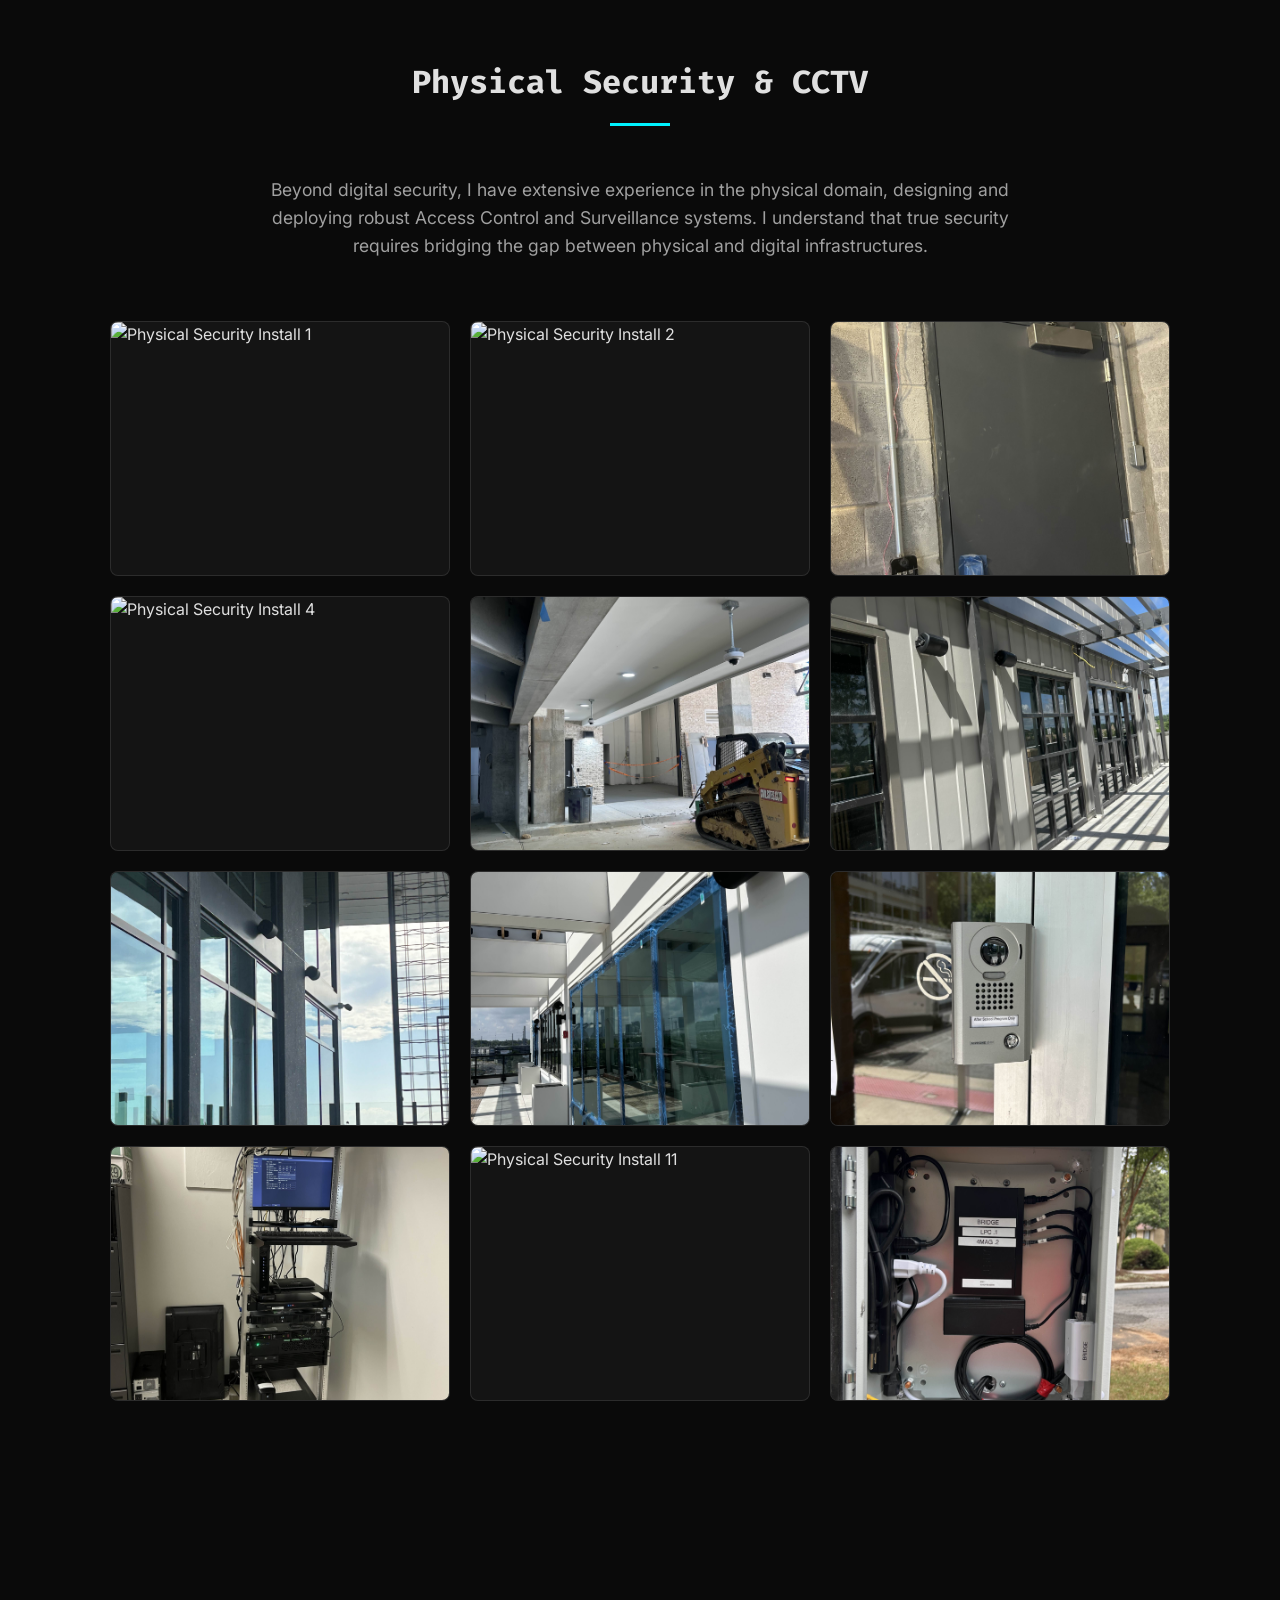
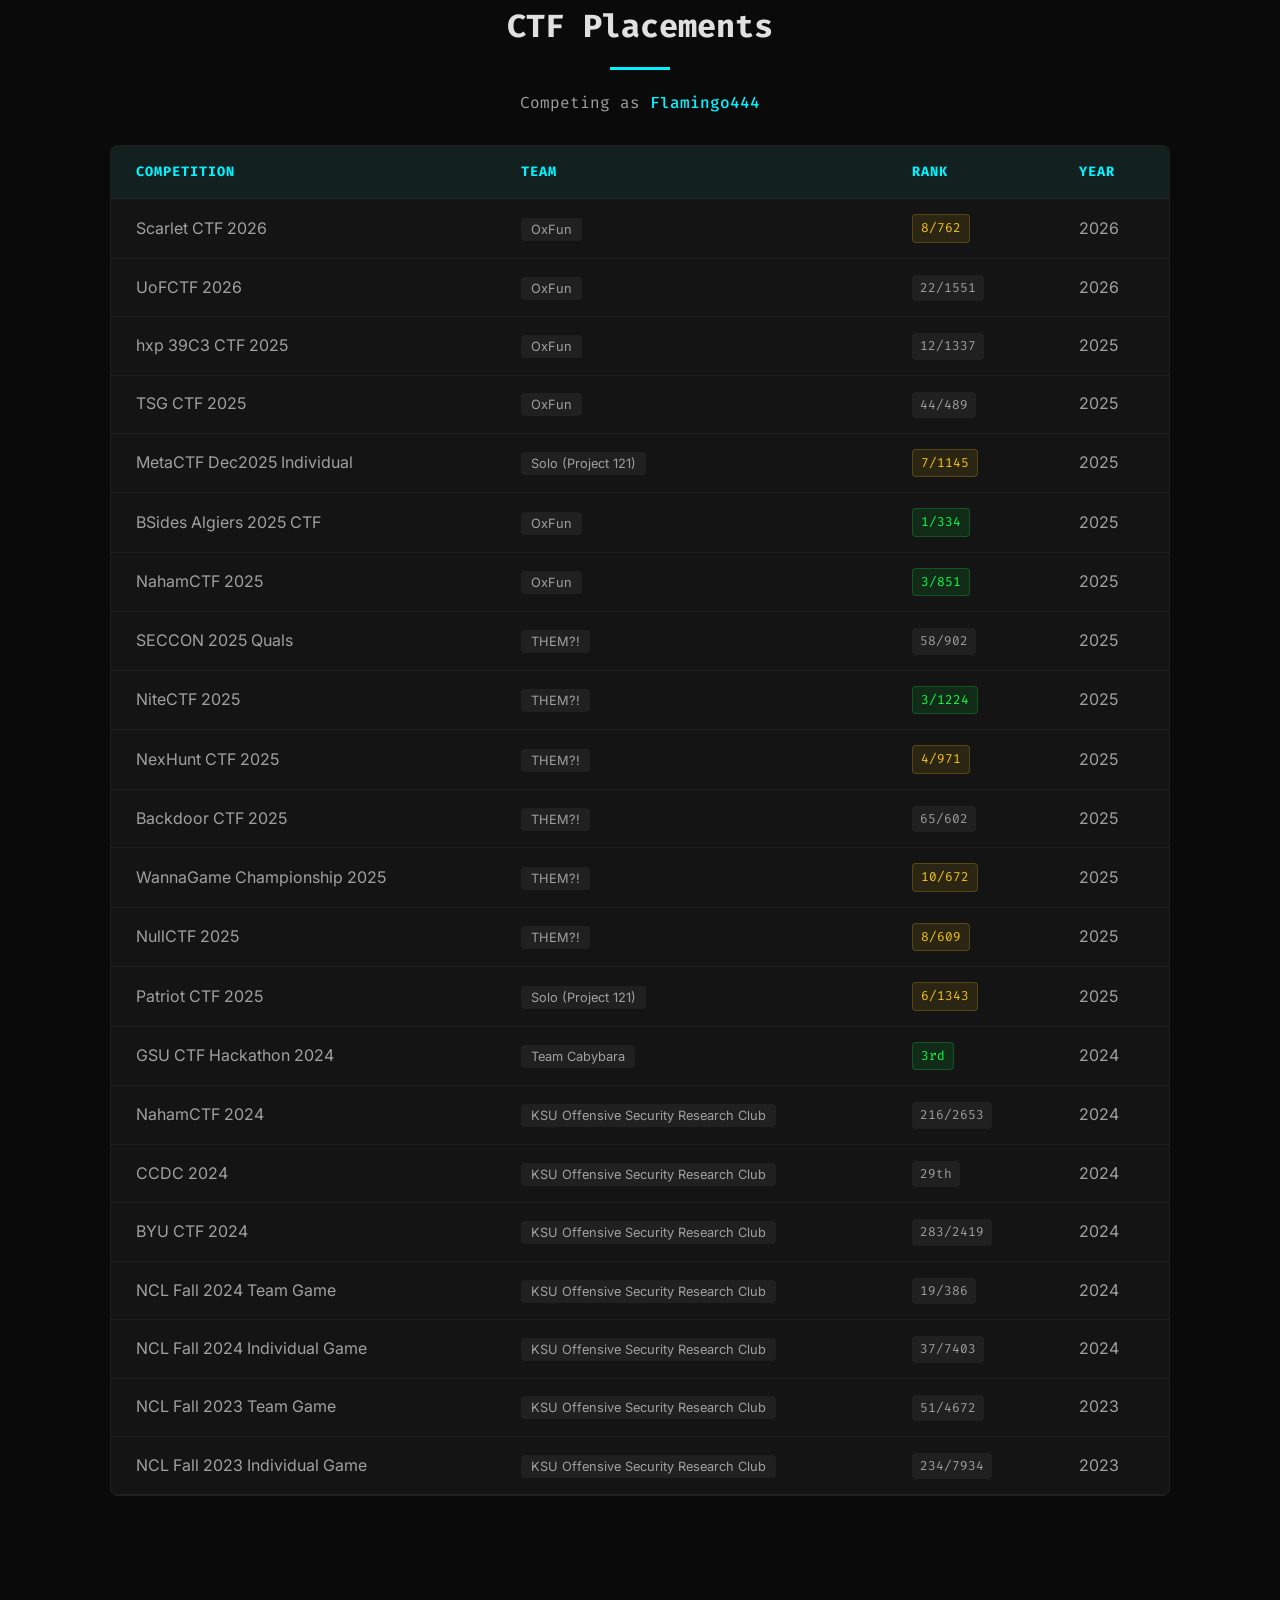
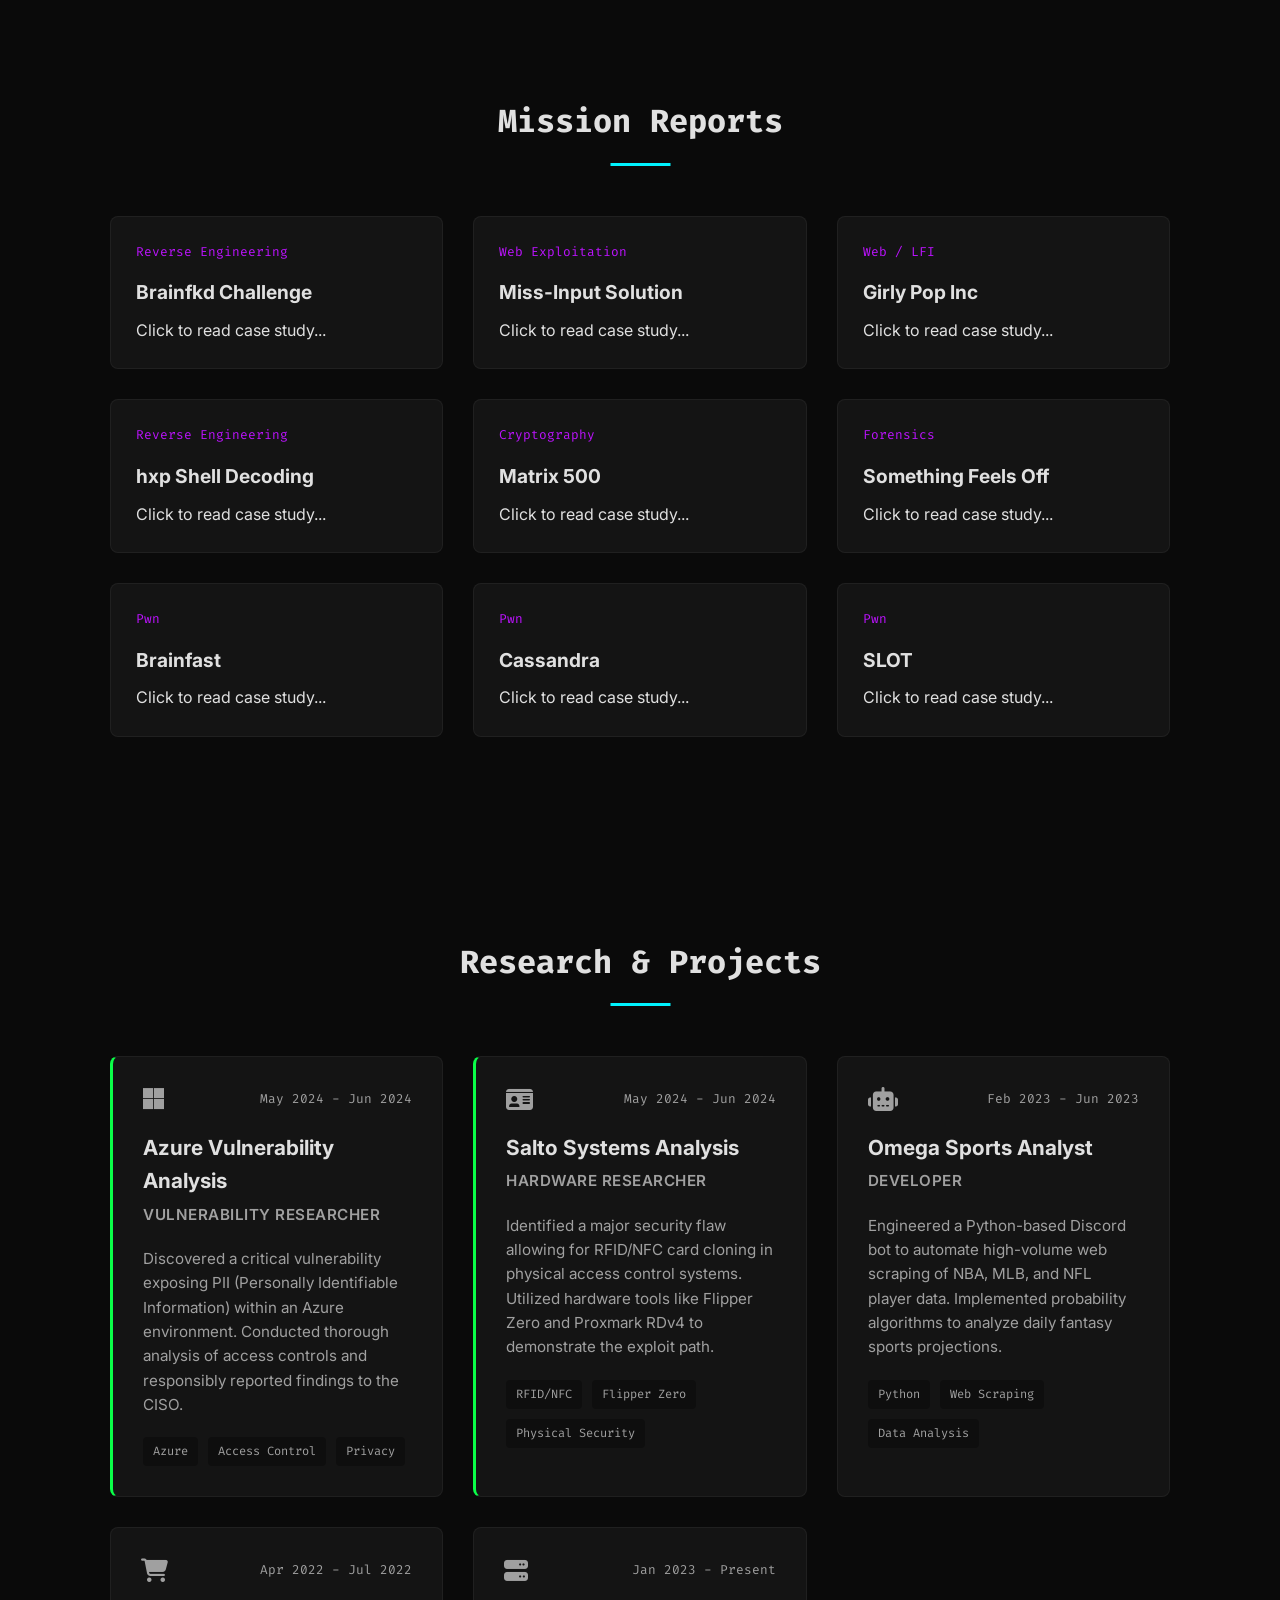
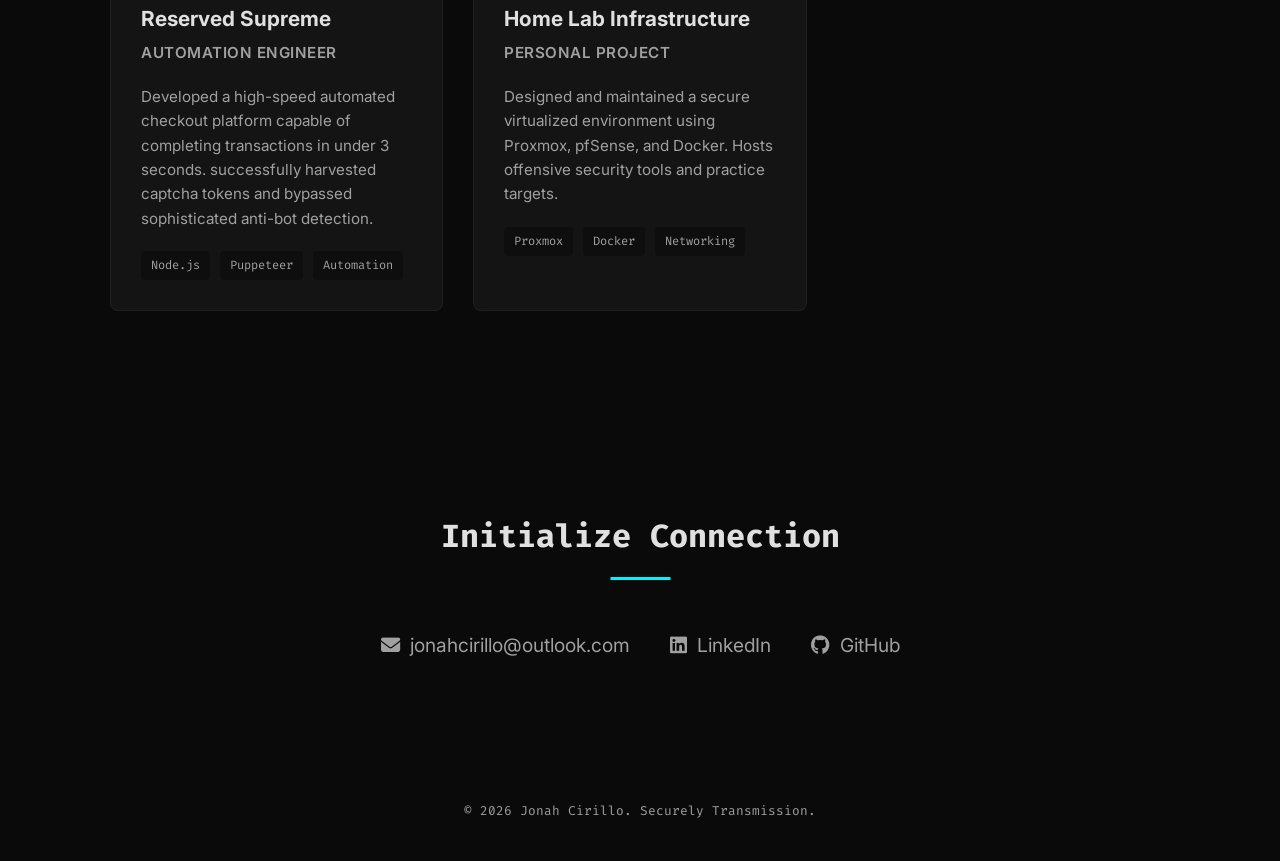
==== commit f5113d5e: "Remove gallery pagination button and logic per user request" ====
--- a/index.html
+++ b/index.html
@@ -218,9 +218,7 @@
                 <div class="gallery-item"><img src="PhysicalSecurityPortfolio/IMG_7025.jpg"
                         alt="Physical Security Install 12"></div>
             </div>
-            <div class="gallery-btn-wrapper" style="text-align: center; margin-top: 30px;">
-                <button id="show-more-btn" class="btn secondary-btn">Show More Photos</button>
-            </div>
+
         </div>
     </section>
 
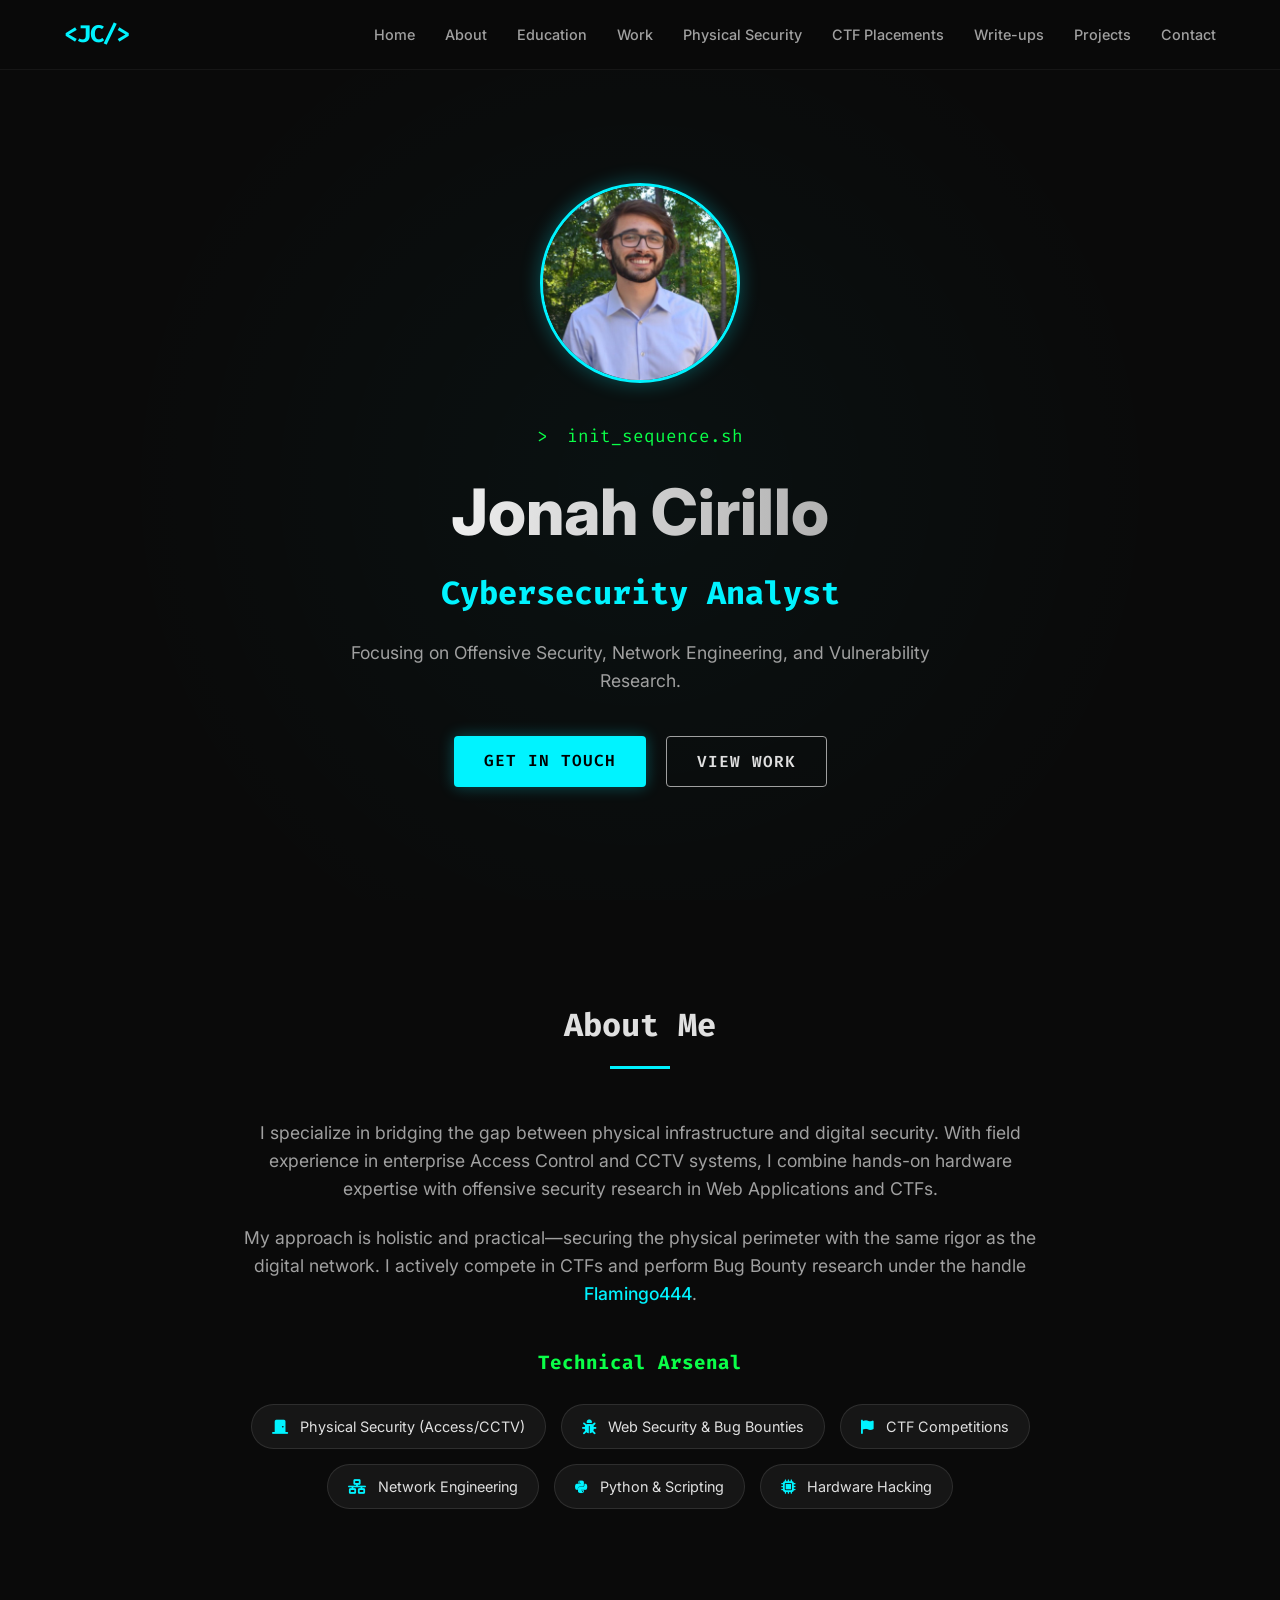
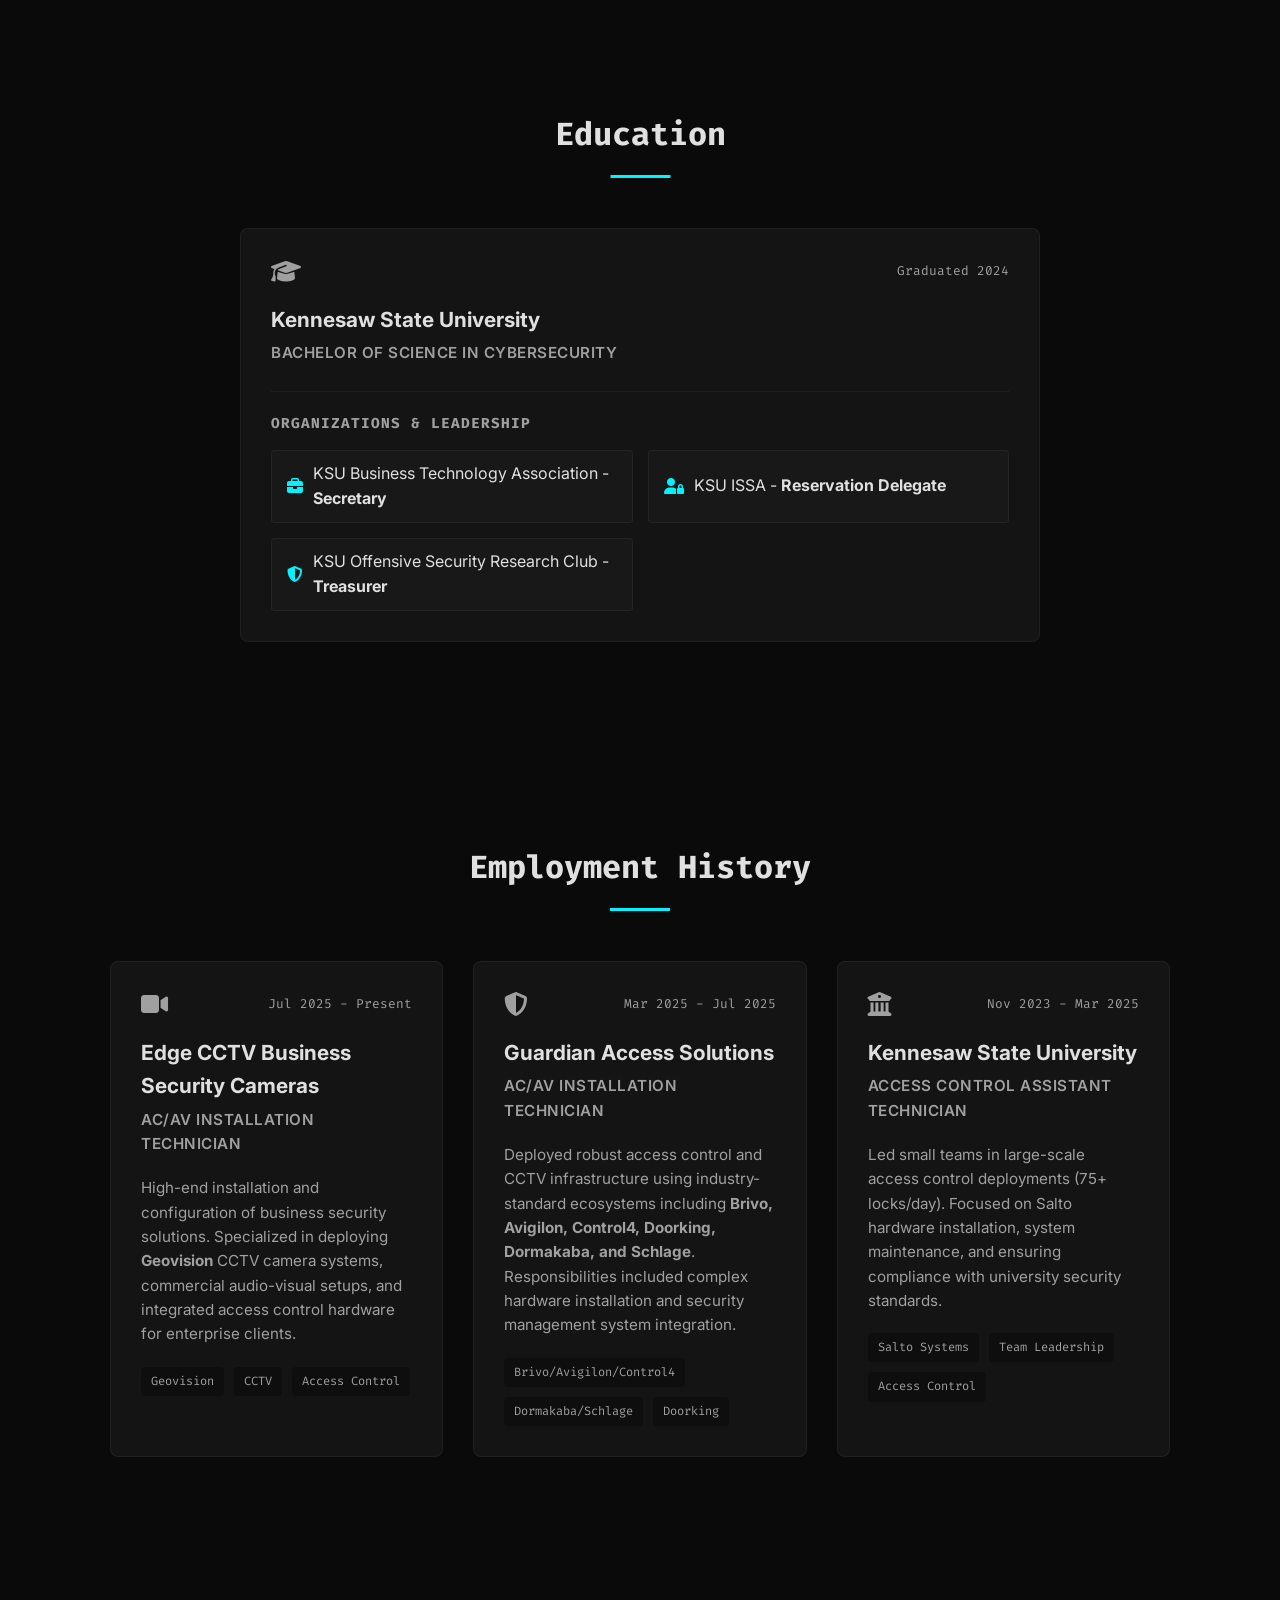
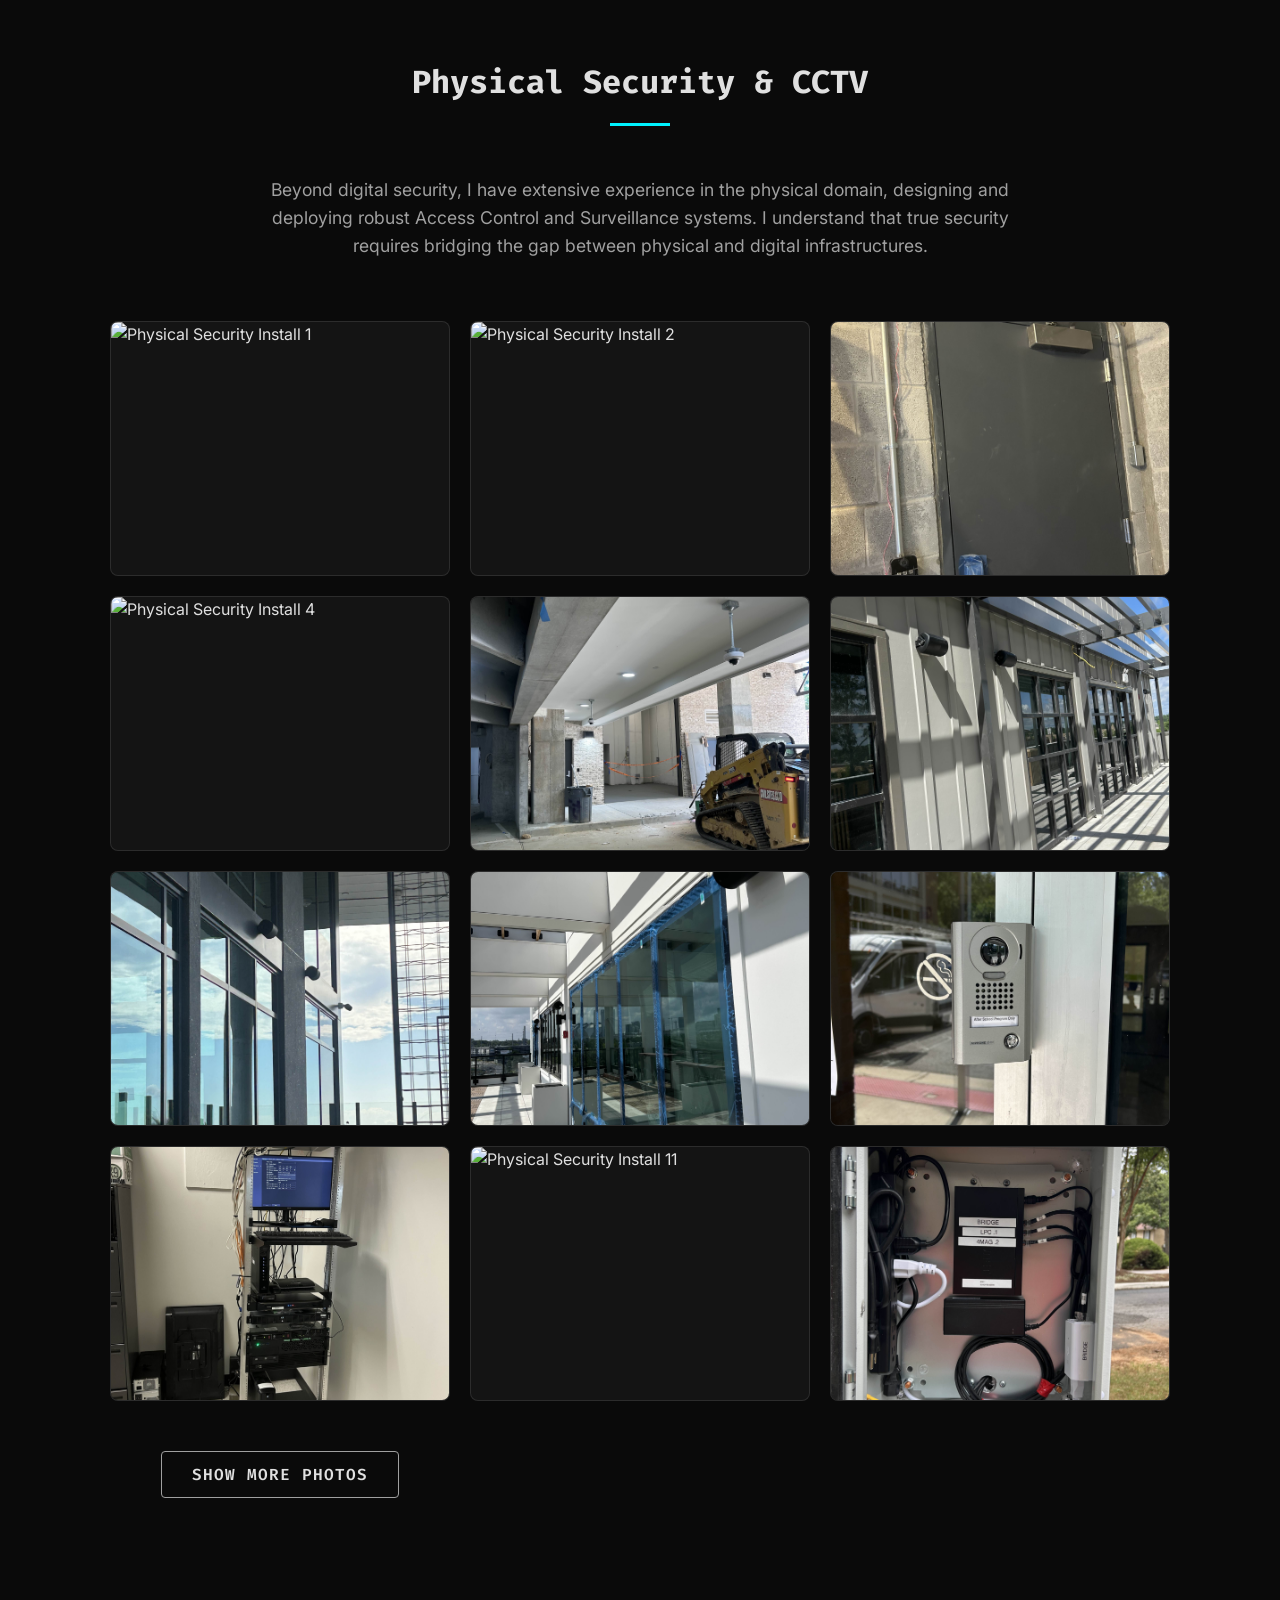
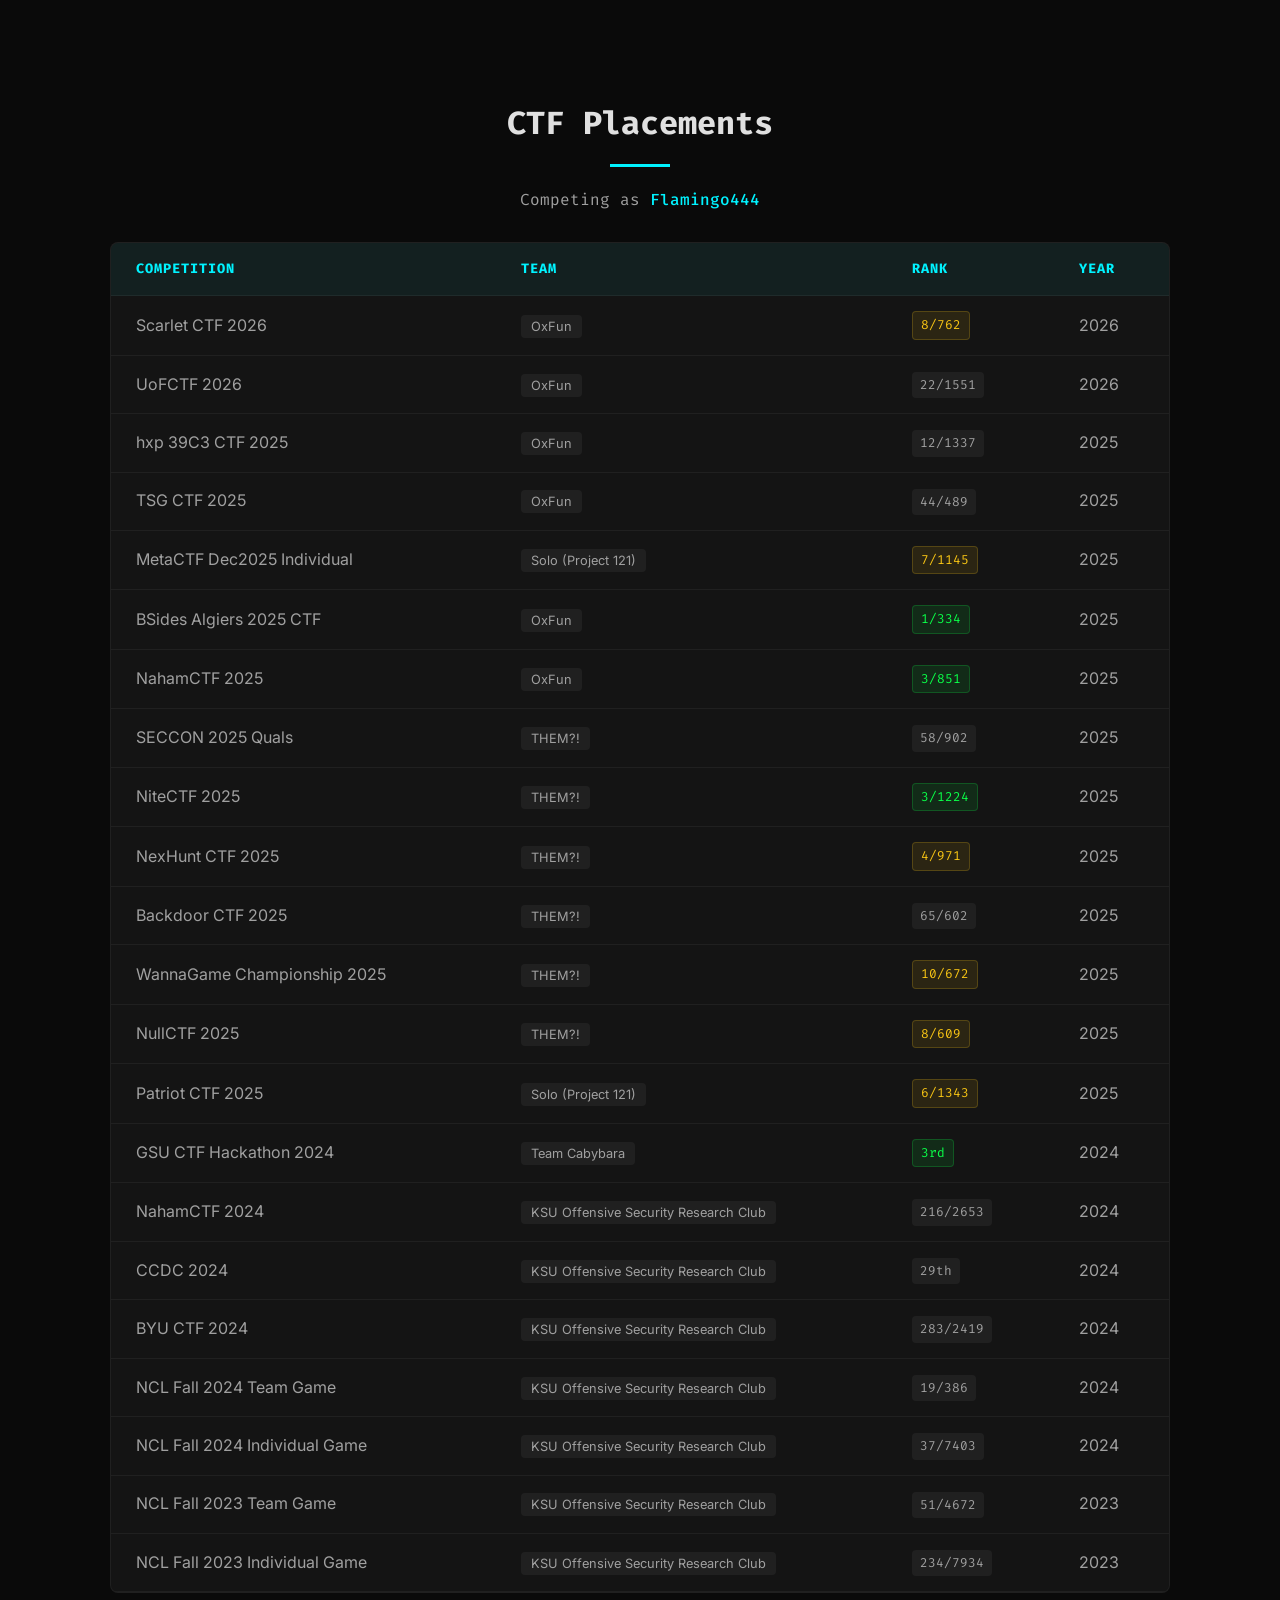
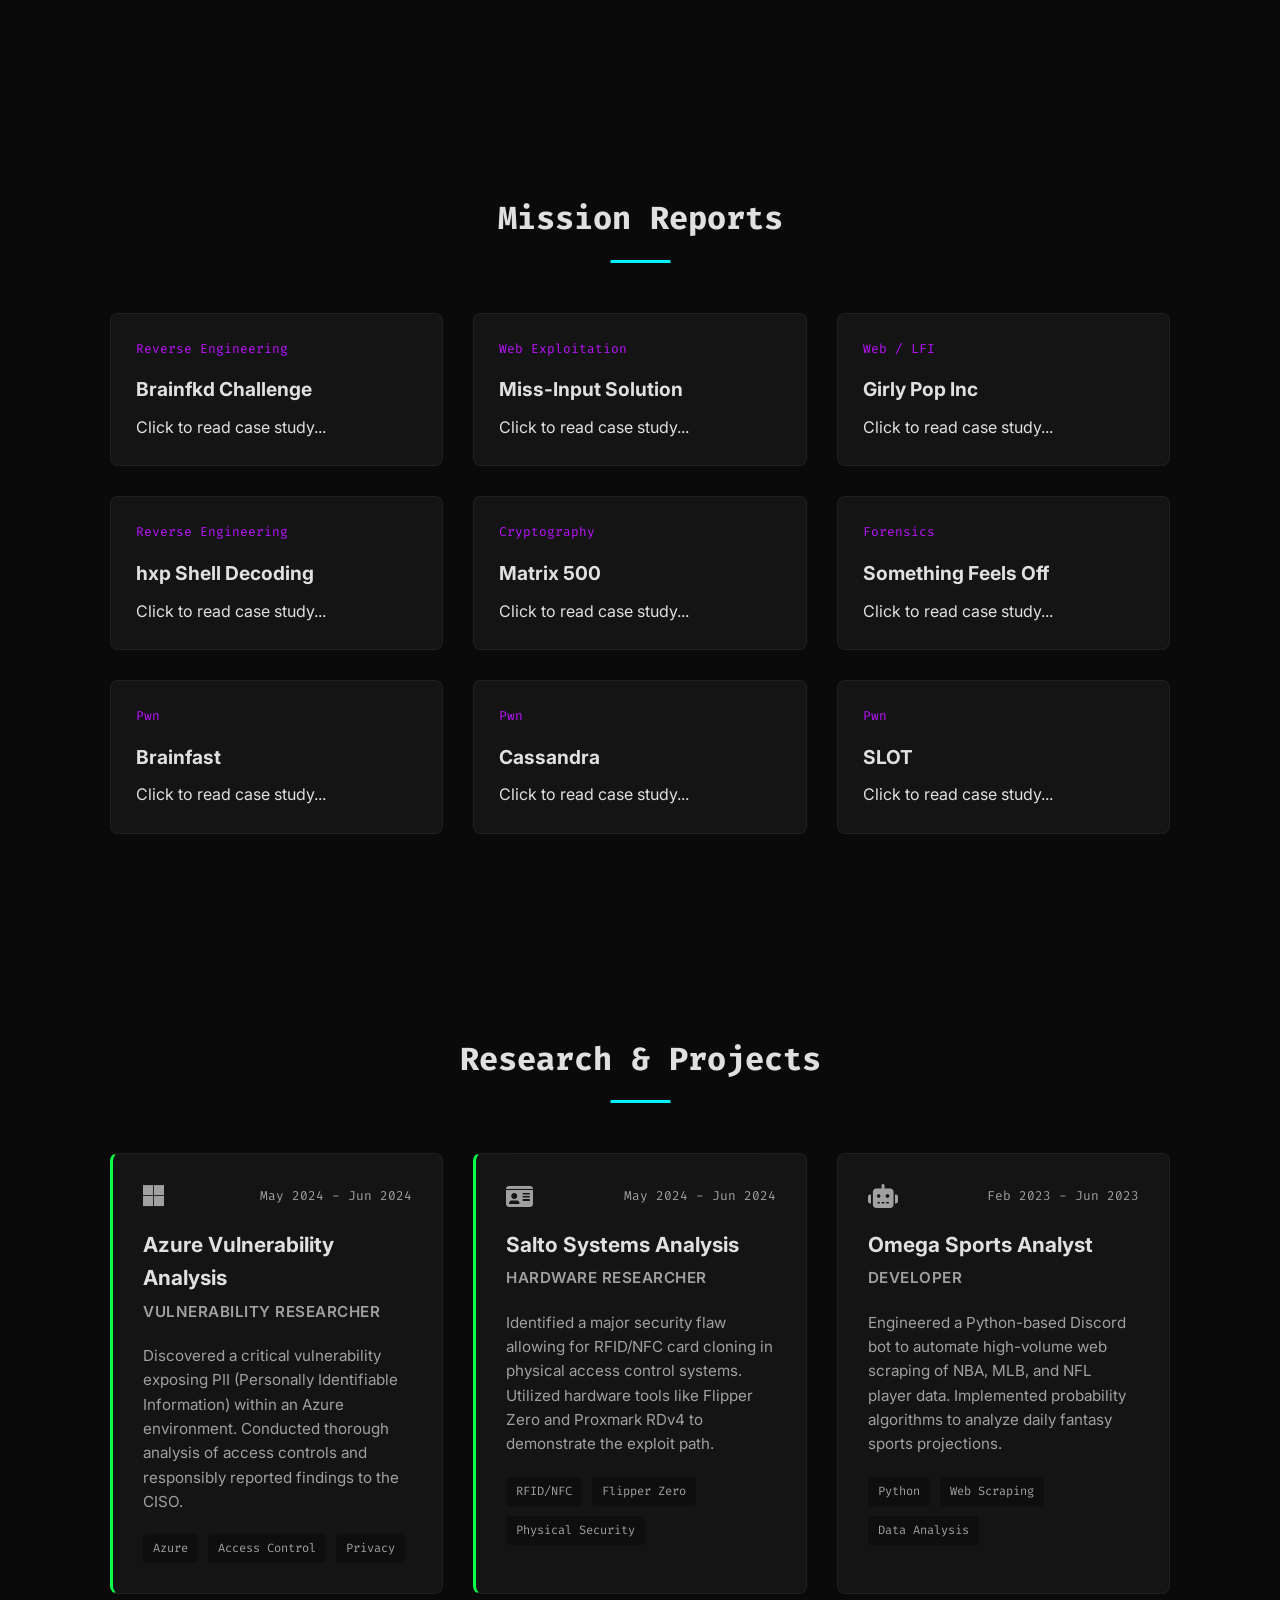
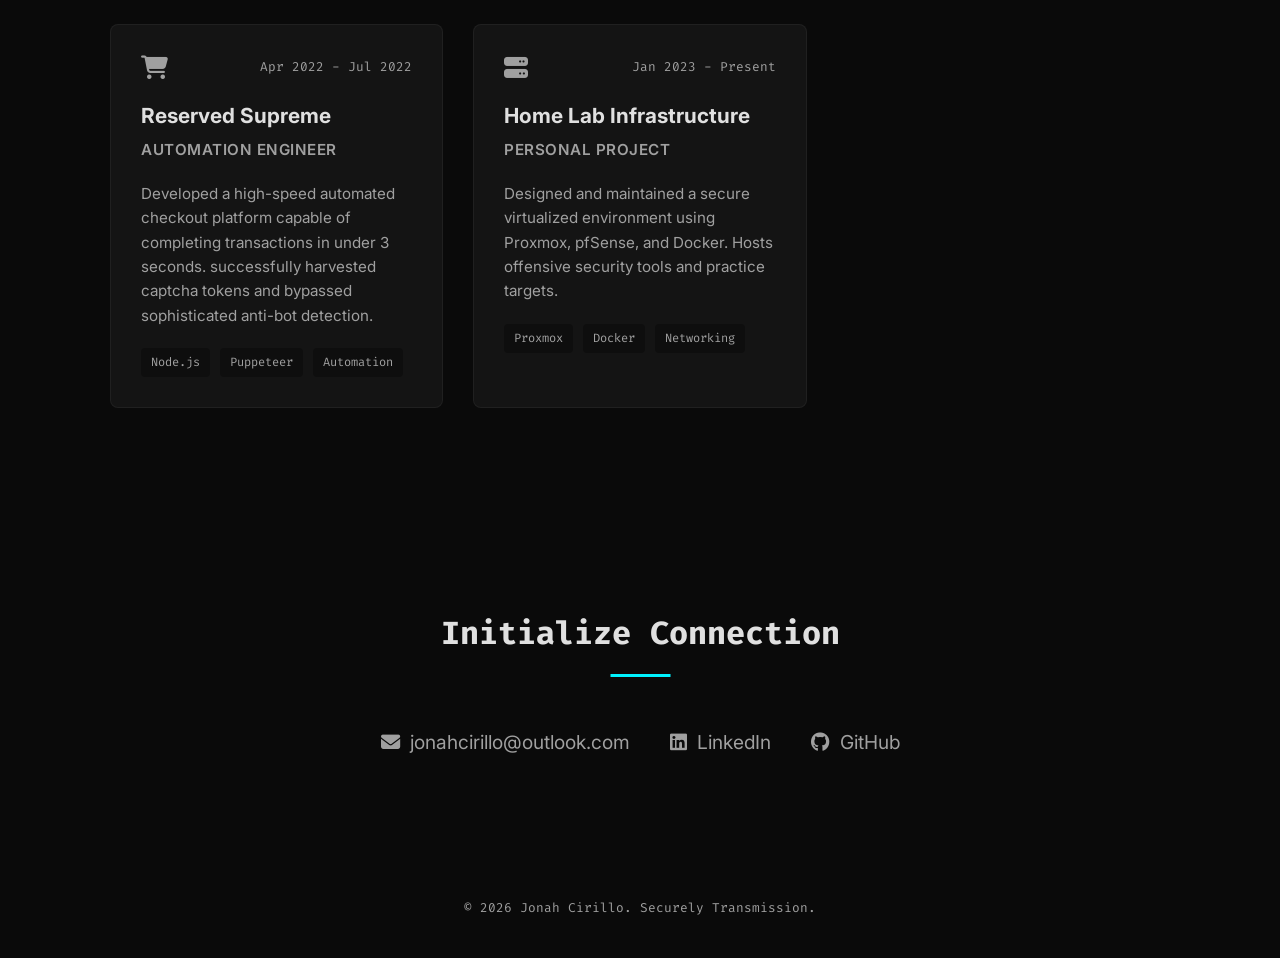
==== commit 51e21615: "Restore gallery button and pagination logic" ====
--- a/index.html
+++ b/index.html
@@ -217,9 +217,10 @@
                         alt="Physical Security Install 11"></div>
                 <div class="gallery-item"><img src="PhysicalSecurityPortfolio/IMG_7025.jpg"
                         alt="Physical Security Install 12"></div>
-            </div>
-
-        </div>
+                <div class="gallery-btn-wrapper" style="text-align: center; margin-top: 30px;">
+                    <button id="show-more-btn" class="btn secondary-btn">Show More Photos</button>
+                </div>
+            </div>
     </section>
 
     <!-- CTF Placements -->
--- a/style.css
+++ b/style.css
@@ -723,4 +723,8 @@
     border: 3px solid var(--accent-cyan);
     box-shadow: 0 0 20px rgba(0, 243, 255, 0.3);
     object-fit: cover;
+}
+
+.hidden {
+    display: none !important;
 }
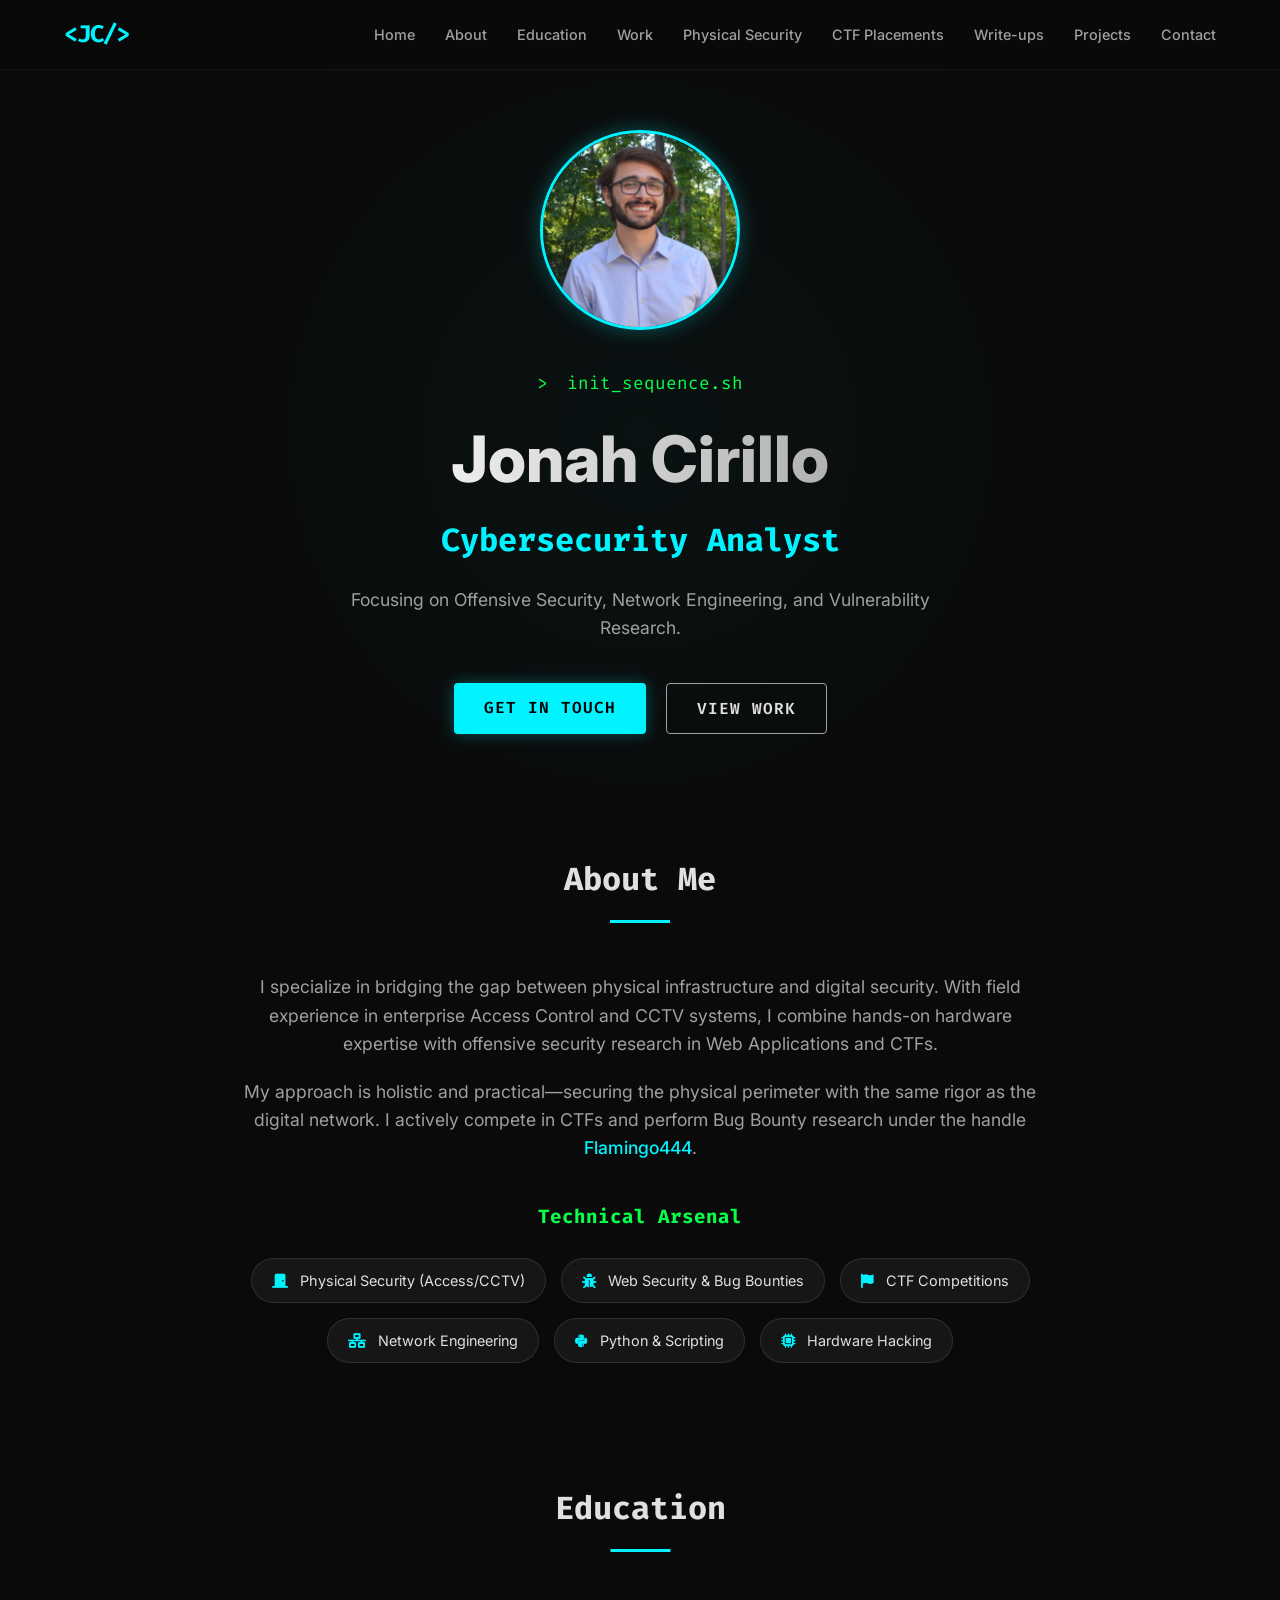
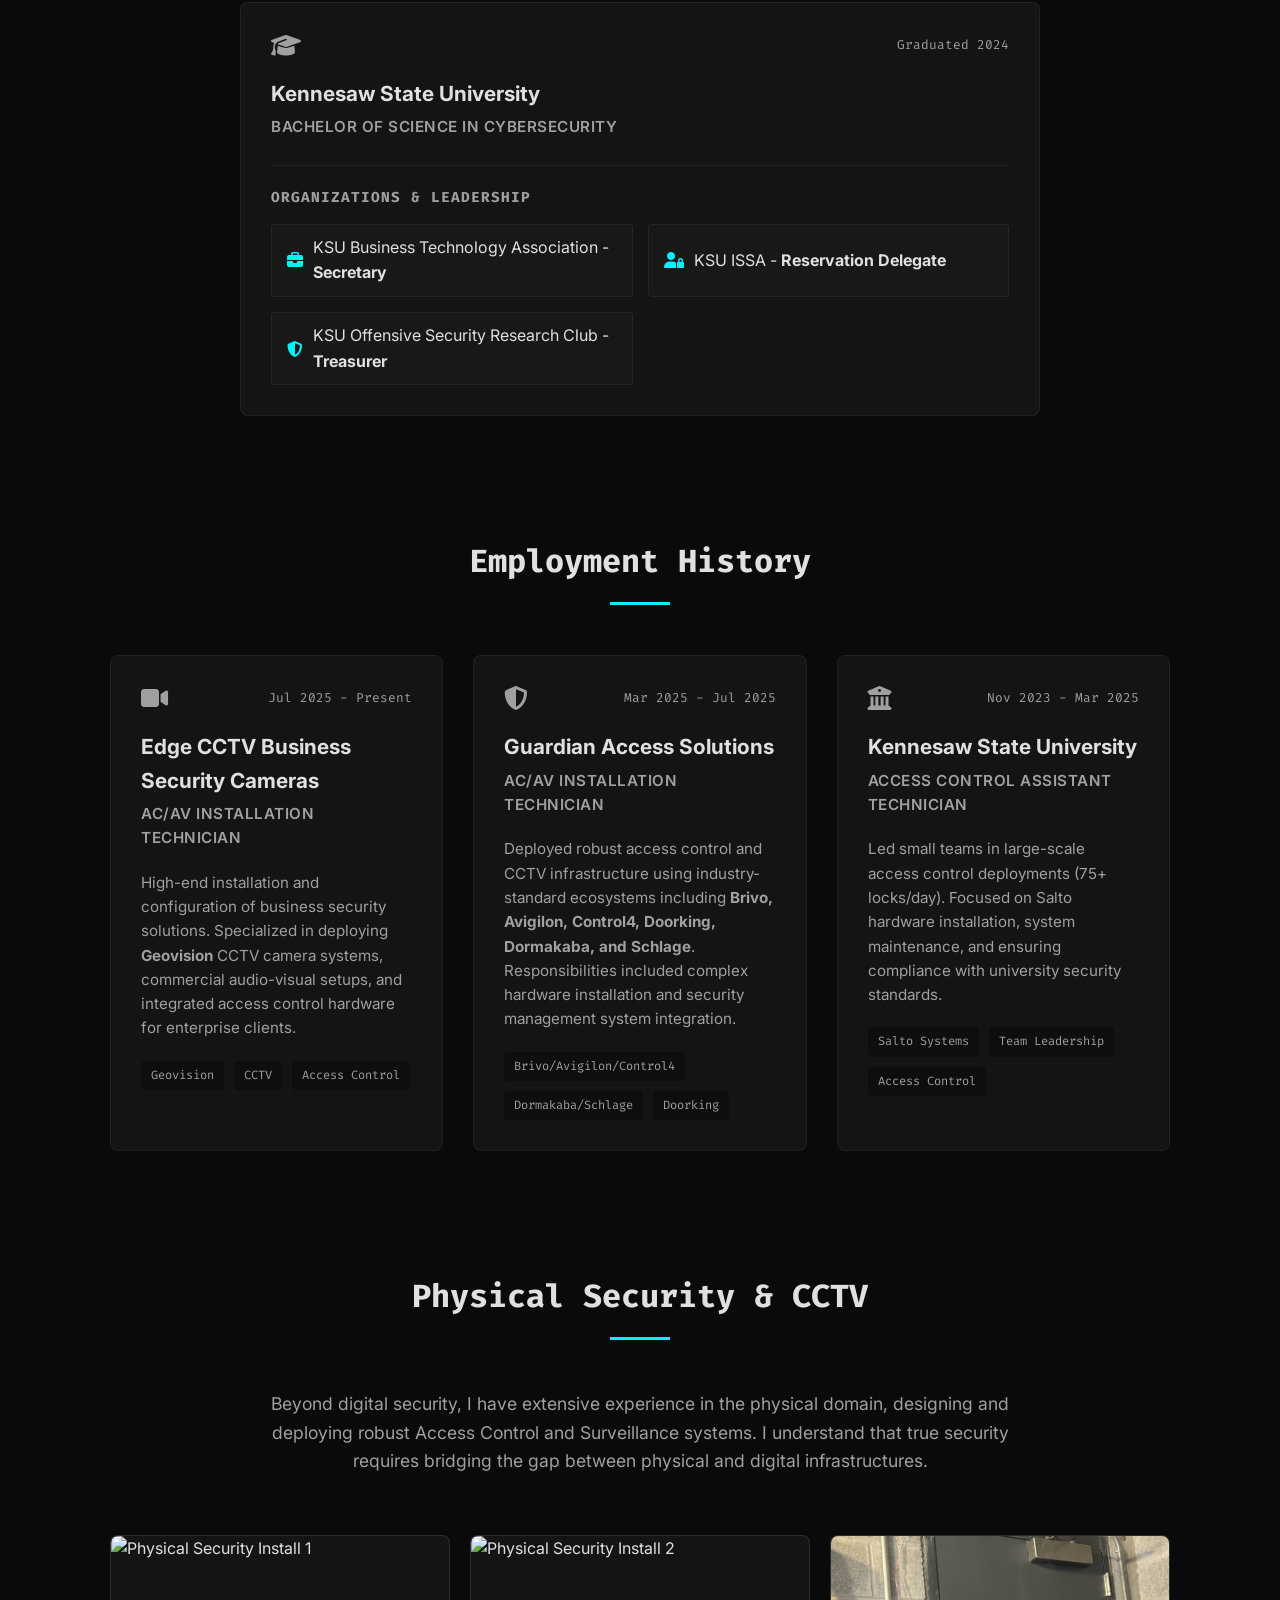
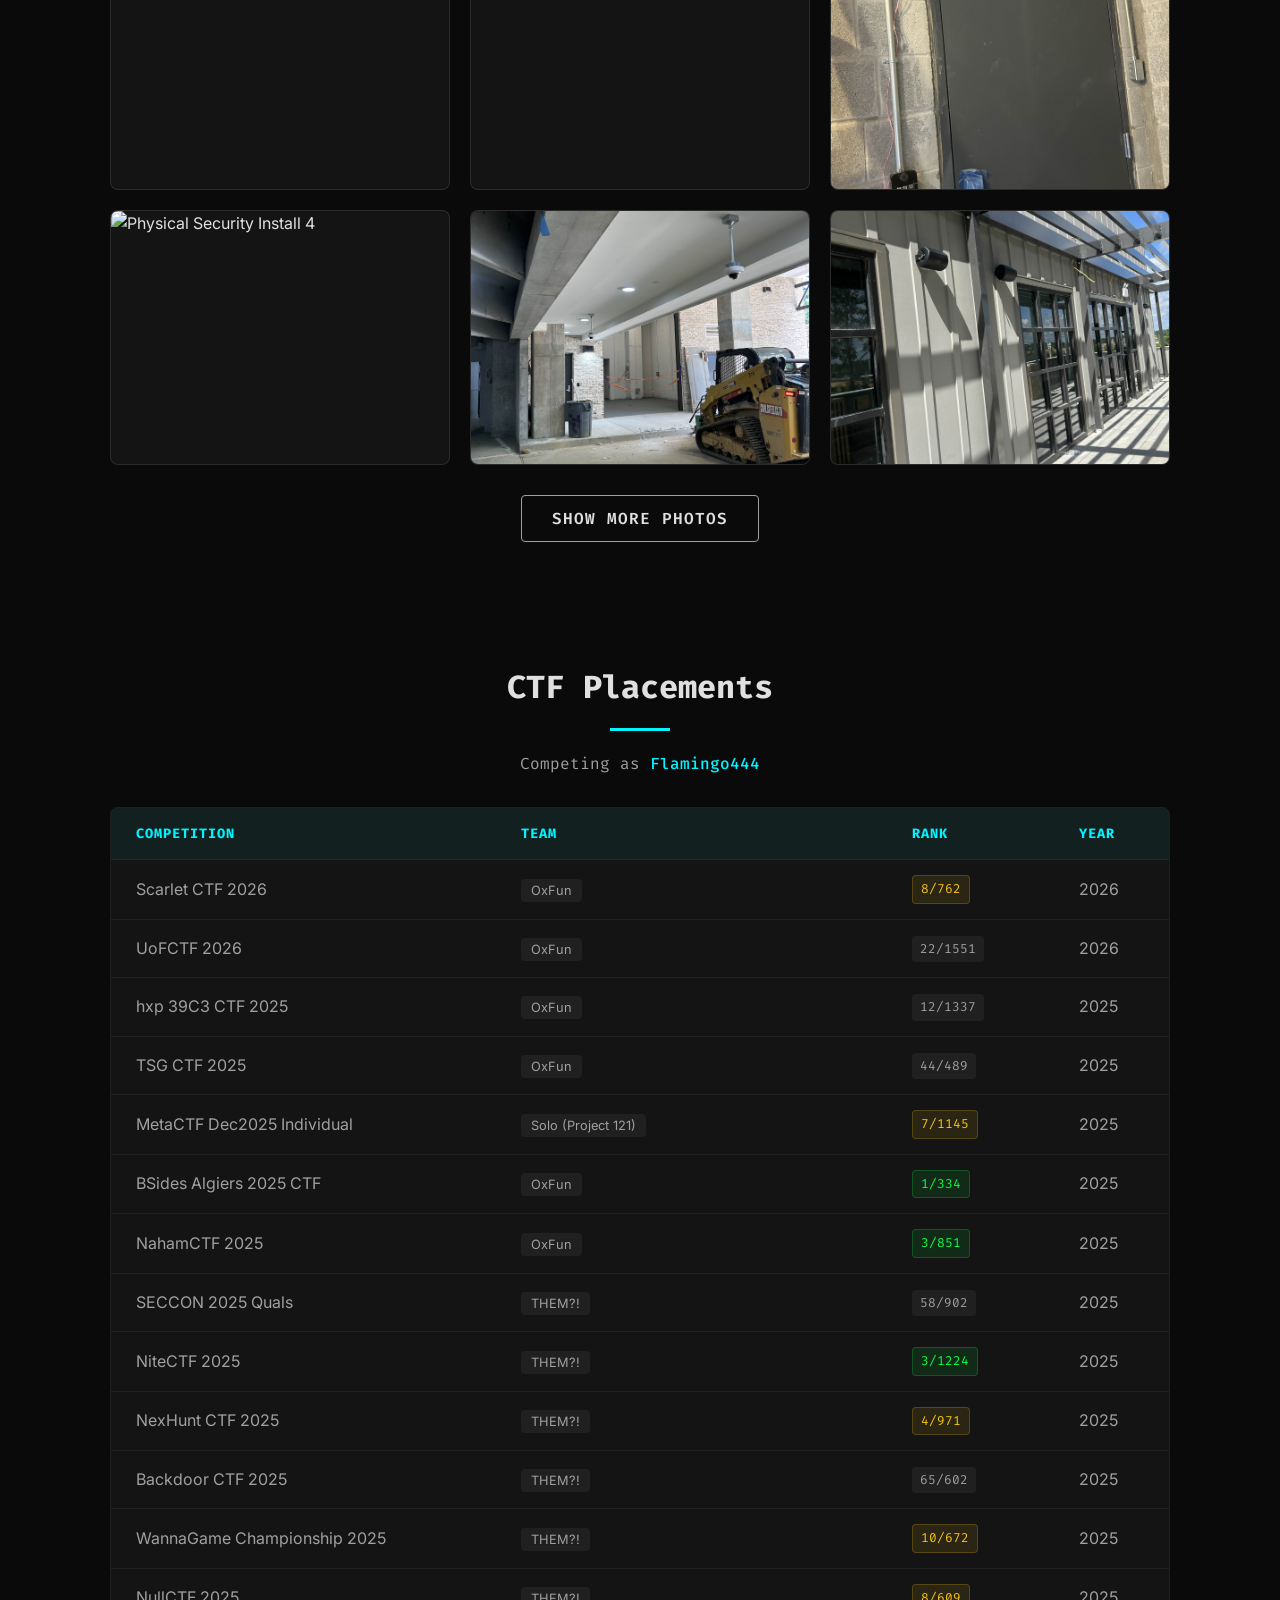
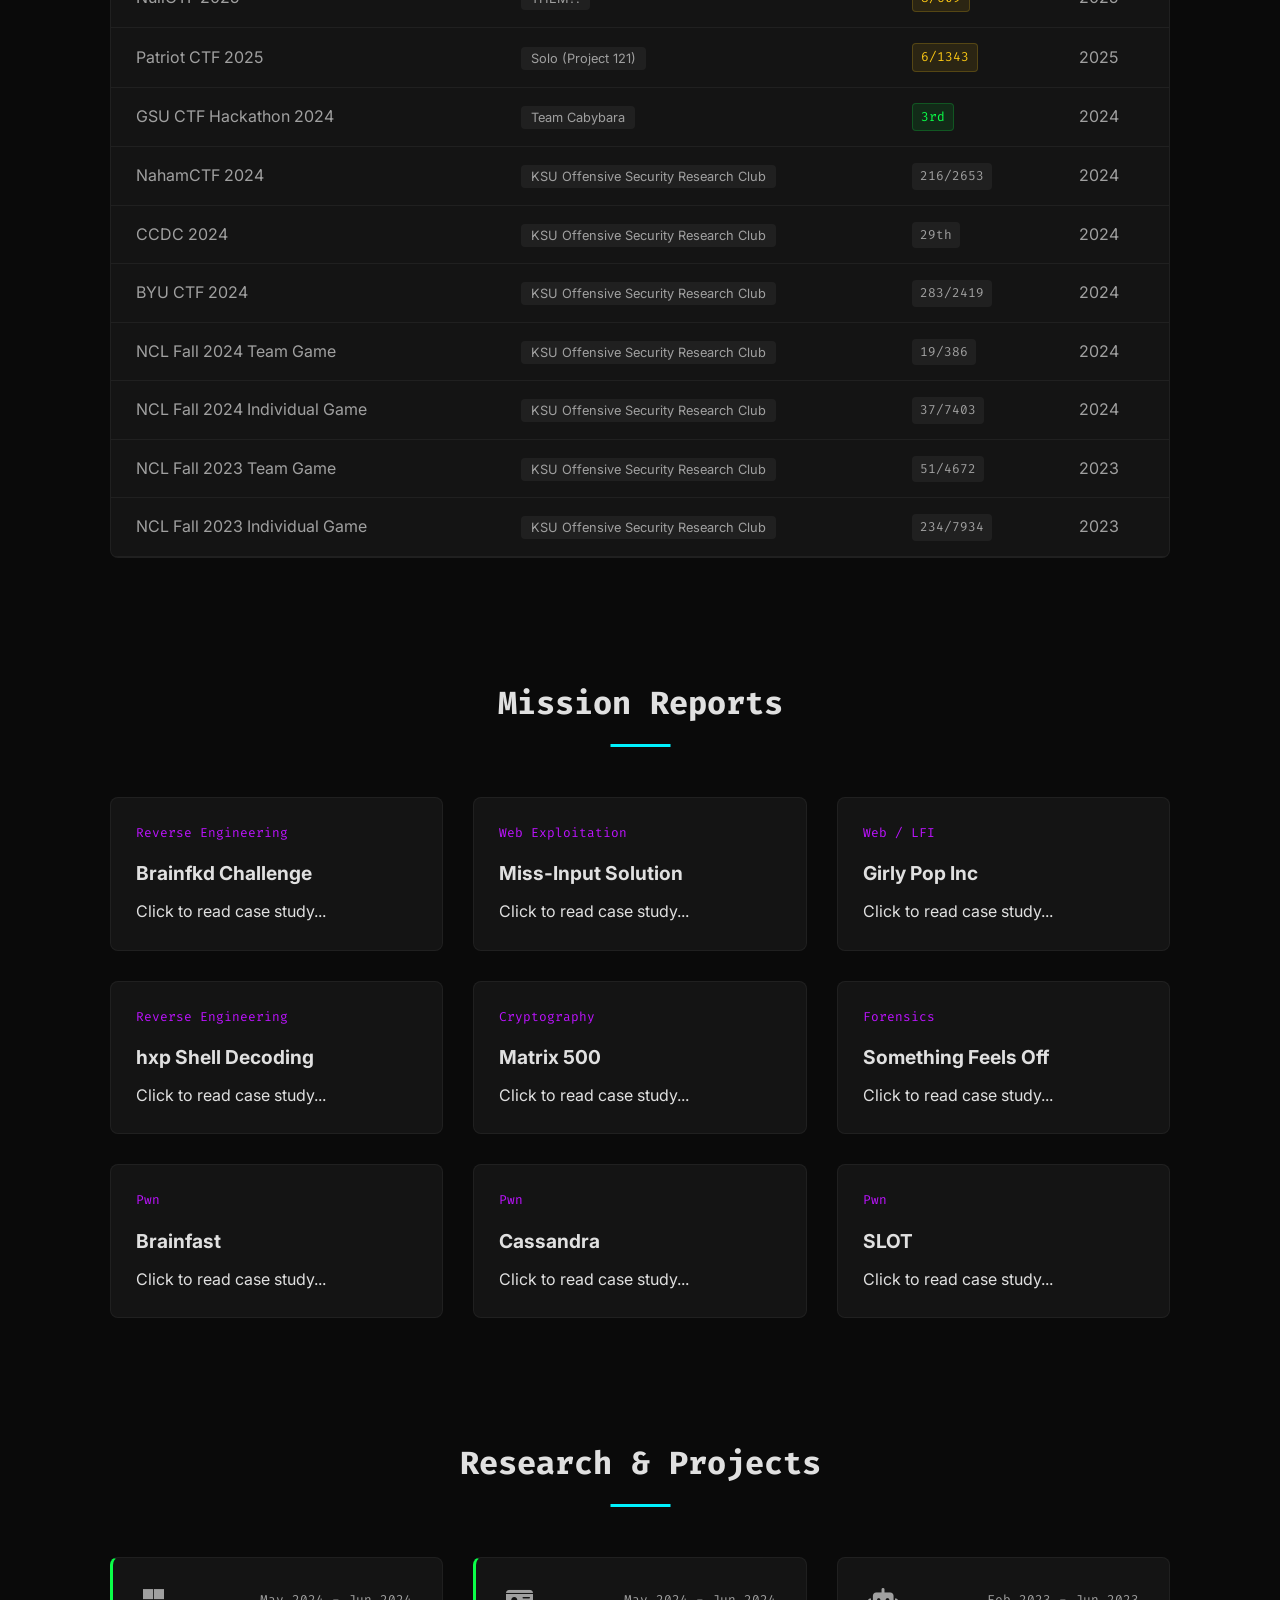
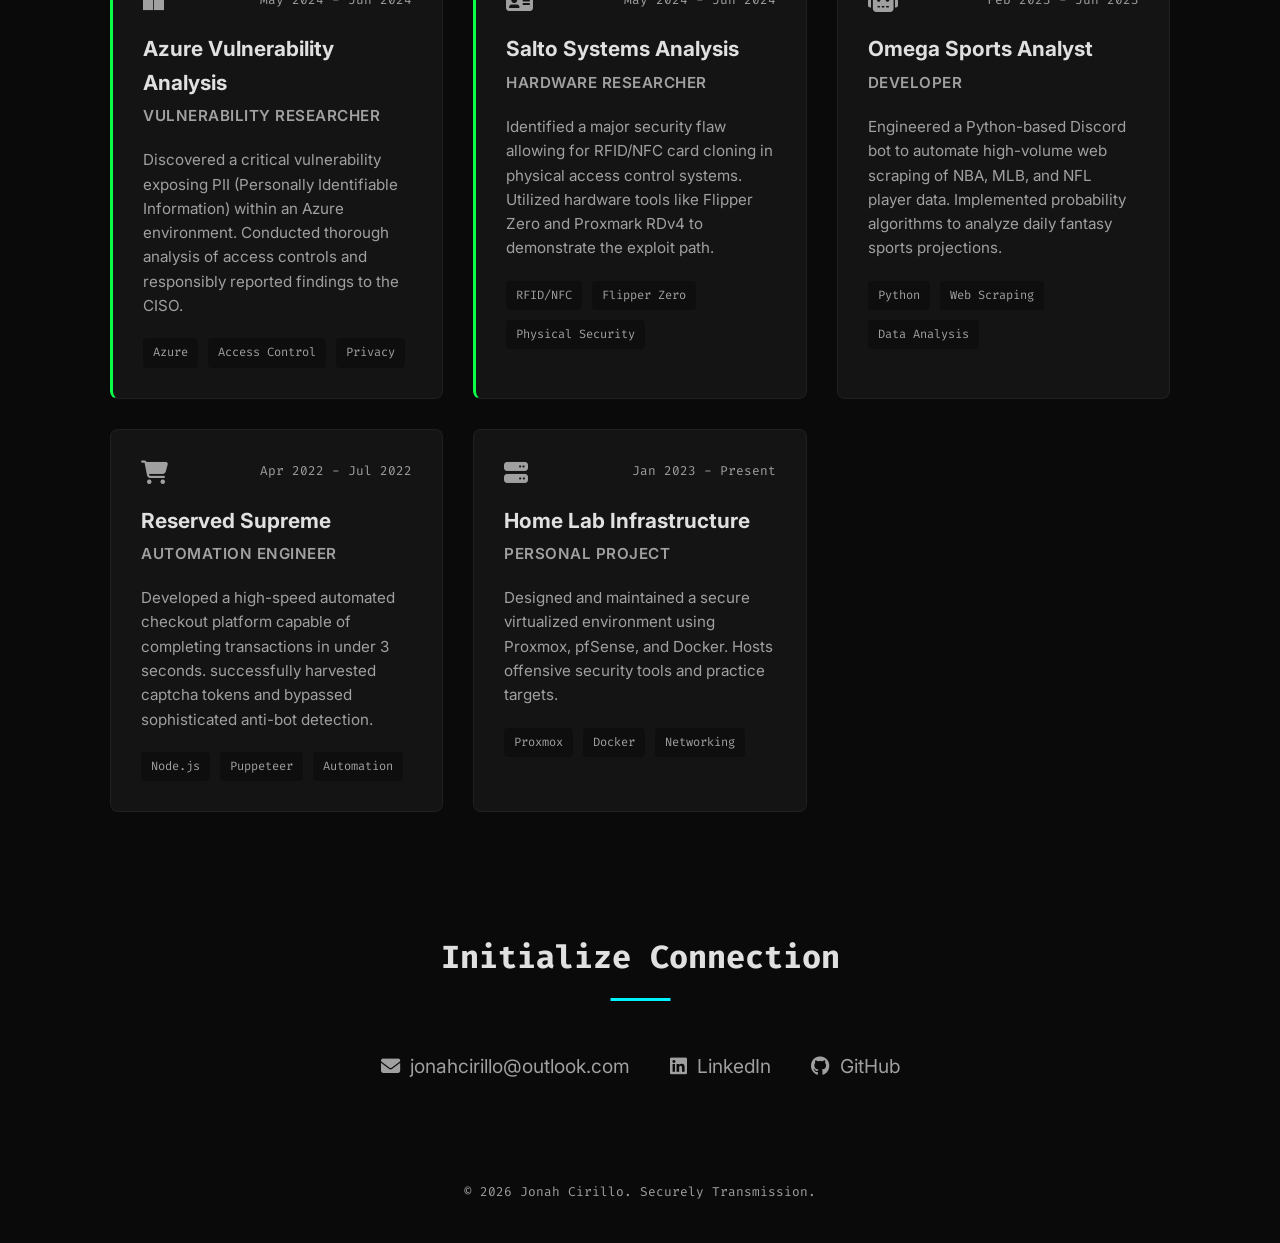
==== commit 1db8654c: "Fix gallery pagination: restore JS, fix HTML structure, reduce hero" ====
--- a/index.html
+++ b/index.html
@@ -217,10 +217,11 @@
                         alt="Physical Security Install 11"></div>
                 <div class="gallery-item"><img src="PhysicalSecurityPortfolio/IMG_7025.jpg"
                         alt="Physical Security Install 12"></div>
-                <div class="gallery-btn-wrapper" style="text-align: center; margin-top: 30px;">
-                    <button id="show-more-btn" class="btn secondary-btn">Show More Photos</button>
-                </div>
-            </div>
+            </div>
+            <div class="gallery-btn-wrapper">
+                <button id="show-more-btn" class="btn secondary-btn">Show More Photos</button>
+            </div>
+        </div>
     </section>
 
     <!-- CTF Placements -->
--- a/style.css
+++ b/style.css
@@ -94,7 +94,7 @@
 
 /* Hero Section */
 .hero {
-    height: calc(100vh - var(--nav-height));
+    min-height: 50vh;
     display: flex;
     align-items: center;
     justify-content: center;
@@ -102,6 +102,7 @@
     position: relative;
     overflow: hidden;
     background: radial-gradient(circle at center, rgba(0, 243, 255, 0.03) 0%, rgba(10, 10, 10, 0) 70%);
+    padding: 40px 0;
 }
 
 .hero-content {
@@ -188,7 +189,7 @@
 
 /* General Section Styling */
 .section {
-    padding: 100px 0;
+    padding: 60px 0;
 }
 
 .container {
@@ -727,4 +728,11 @@
 
 .hidden {
     display: none !important;
+}
+
+.gallery-btn-wrapper {
+    display: flex;
+    justify-content: center;
+    margin-top: 30px;
+    width: 100%;
 }
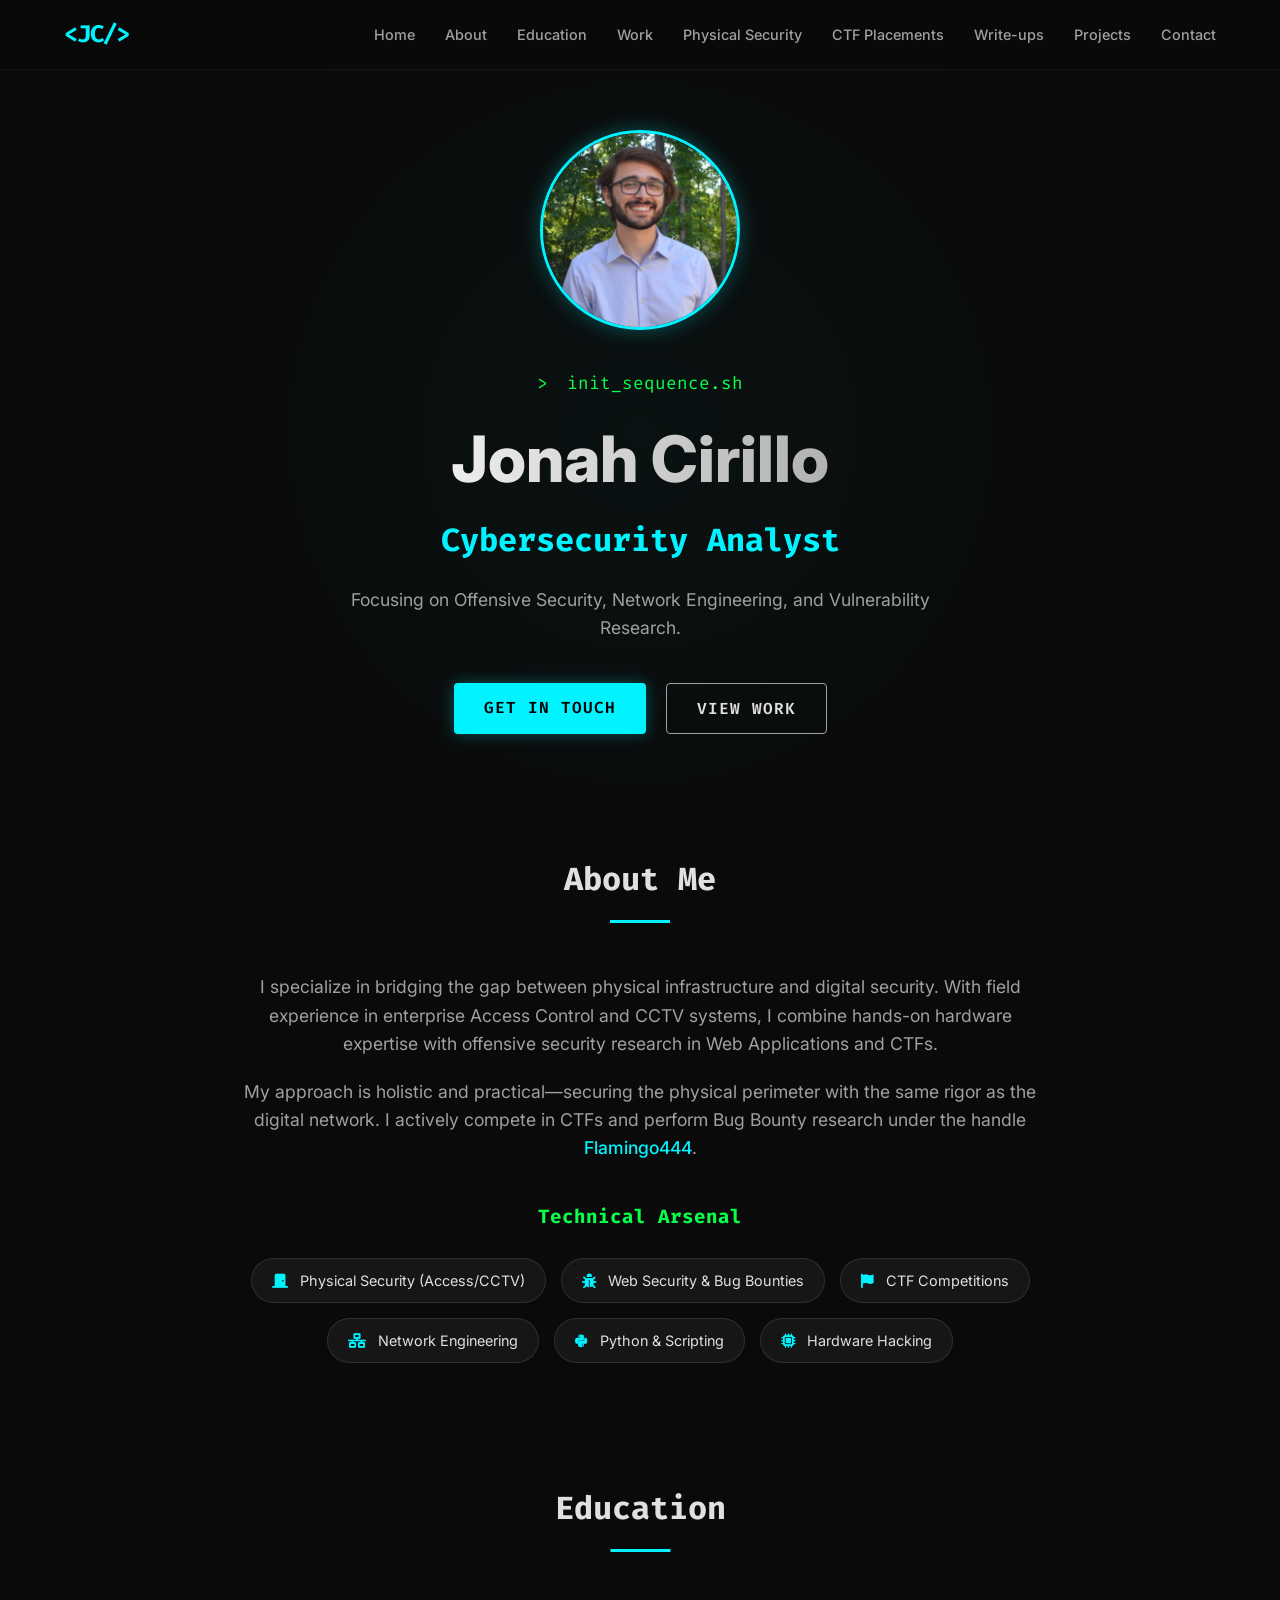
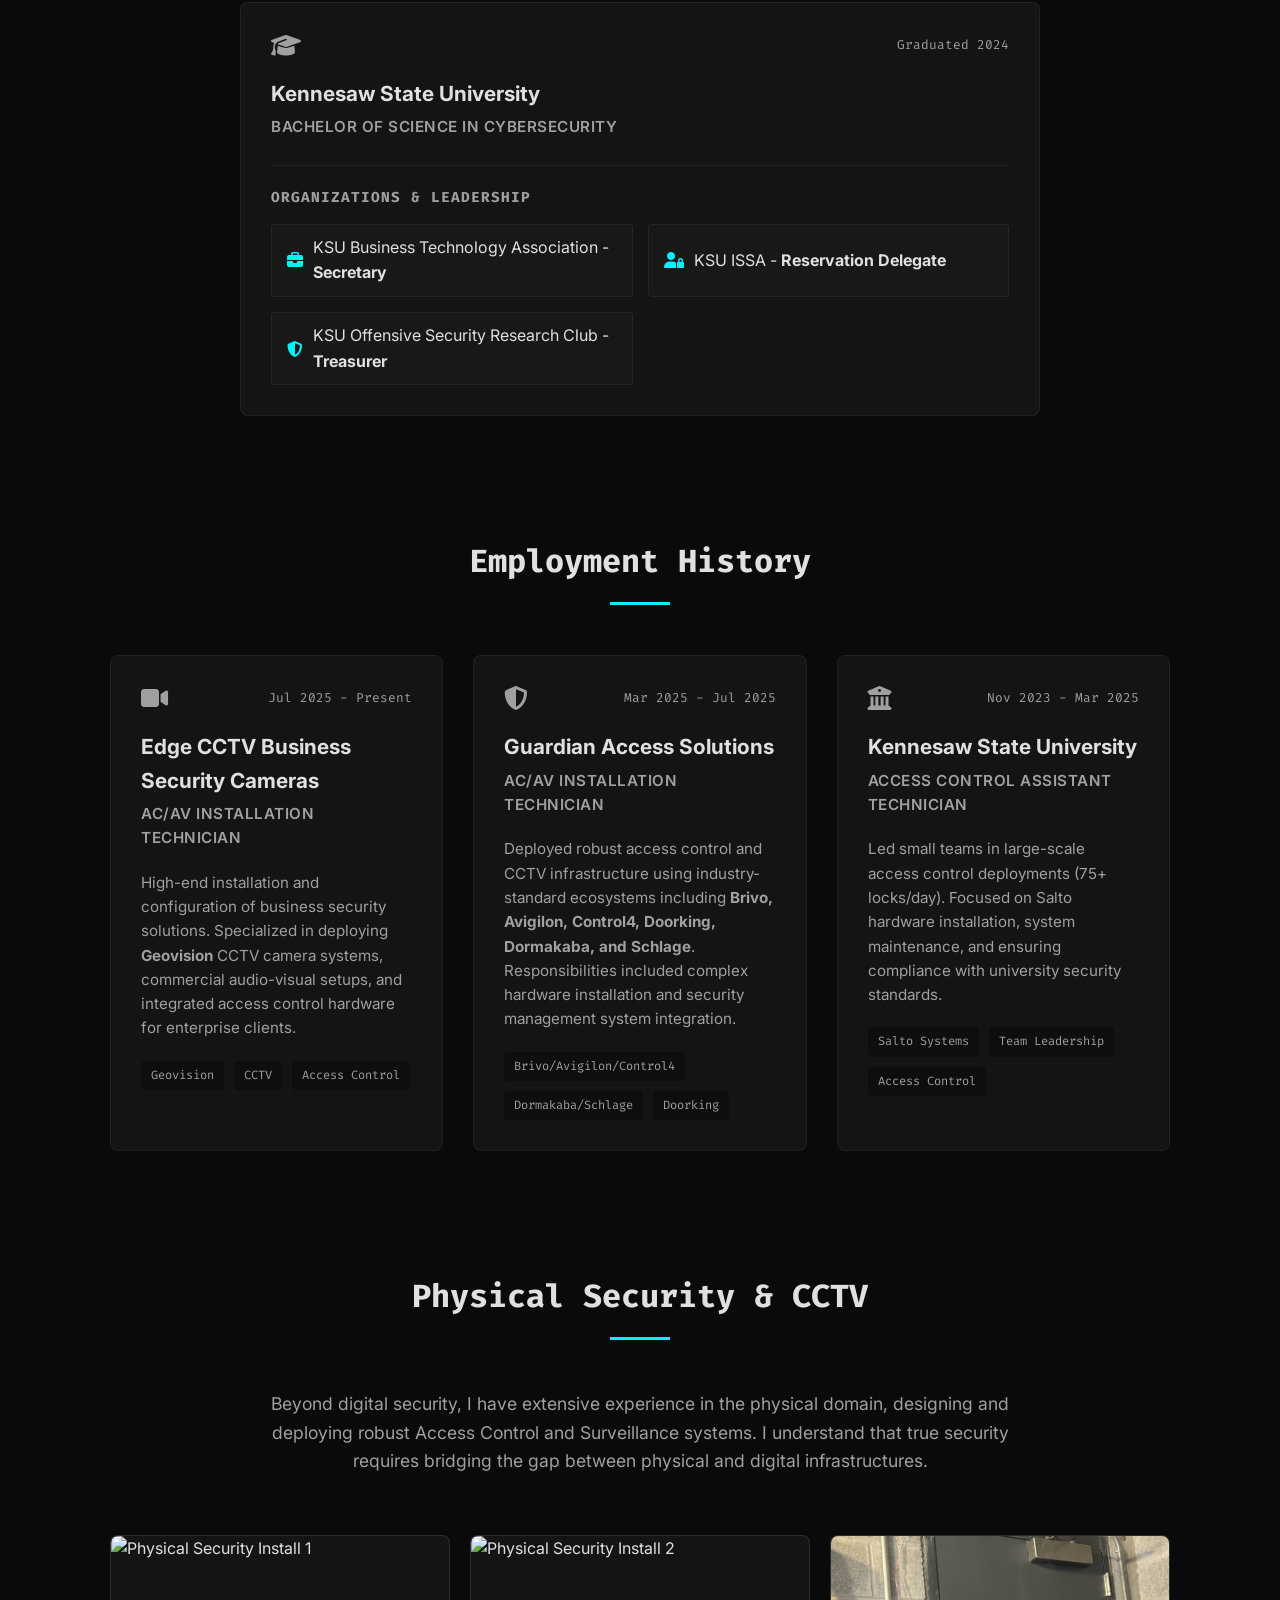
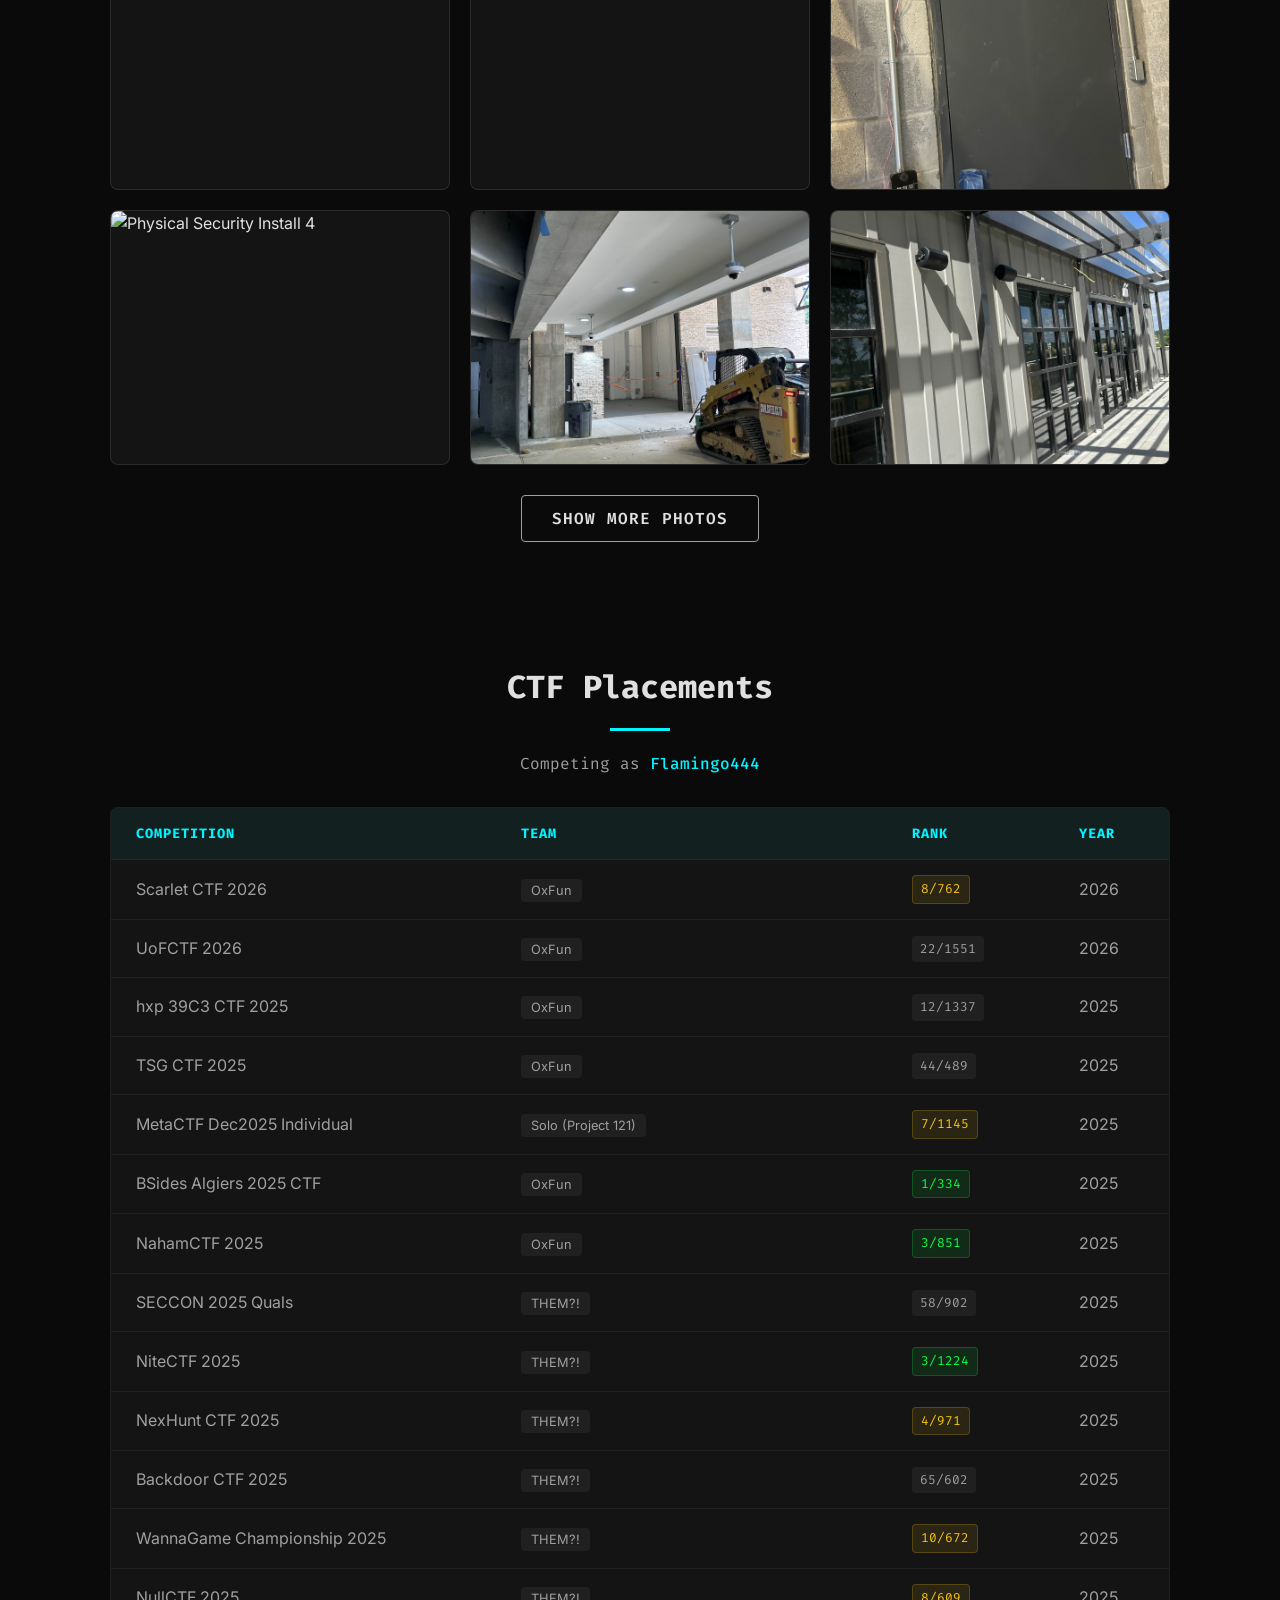
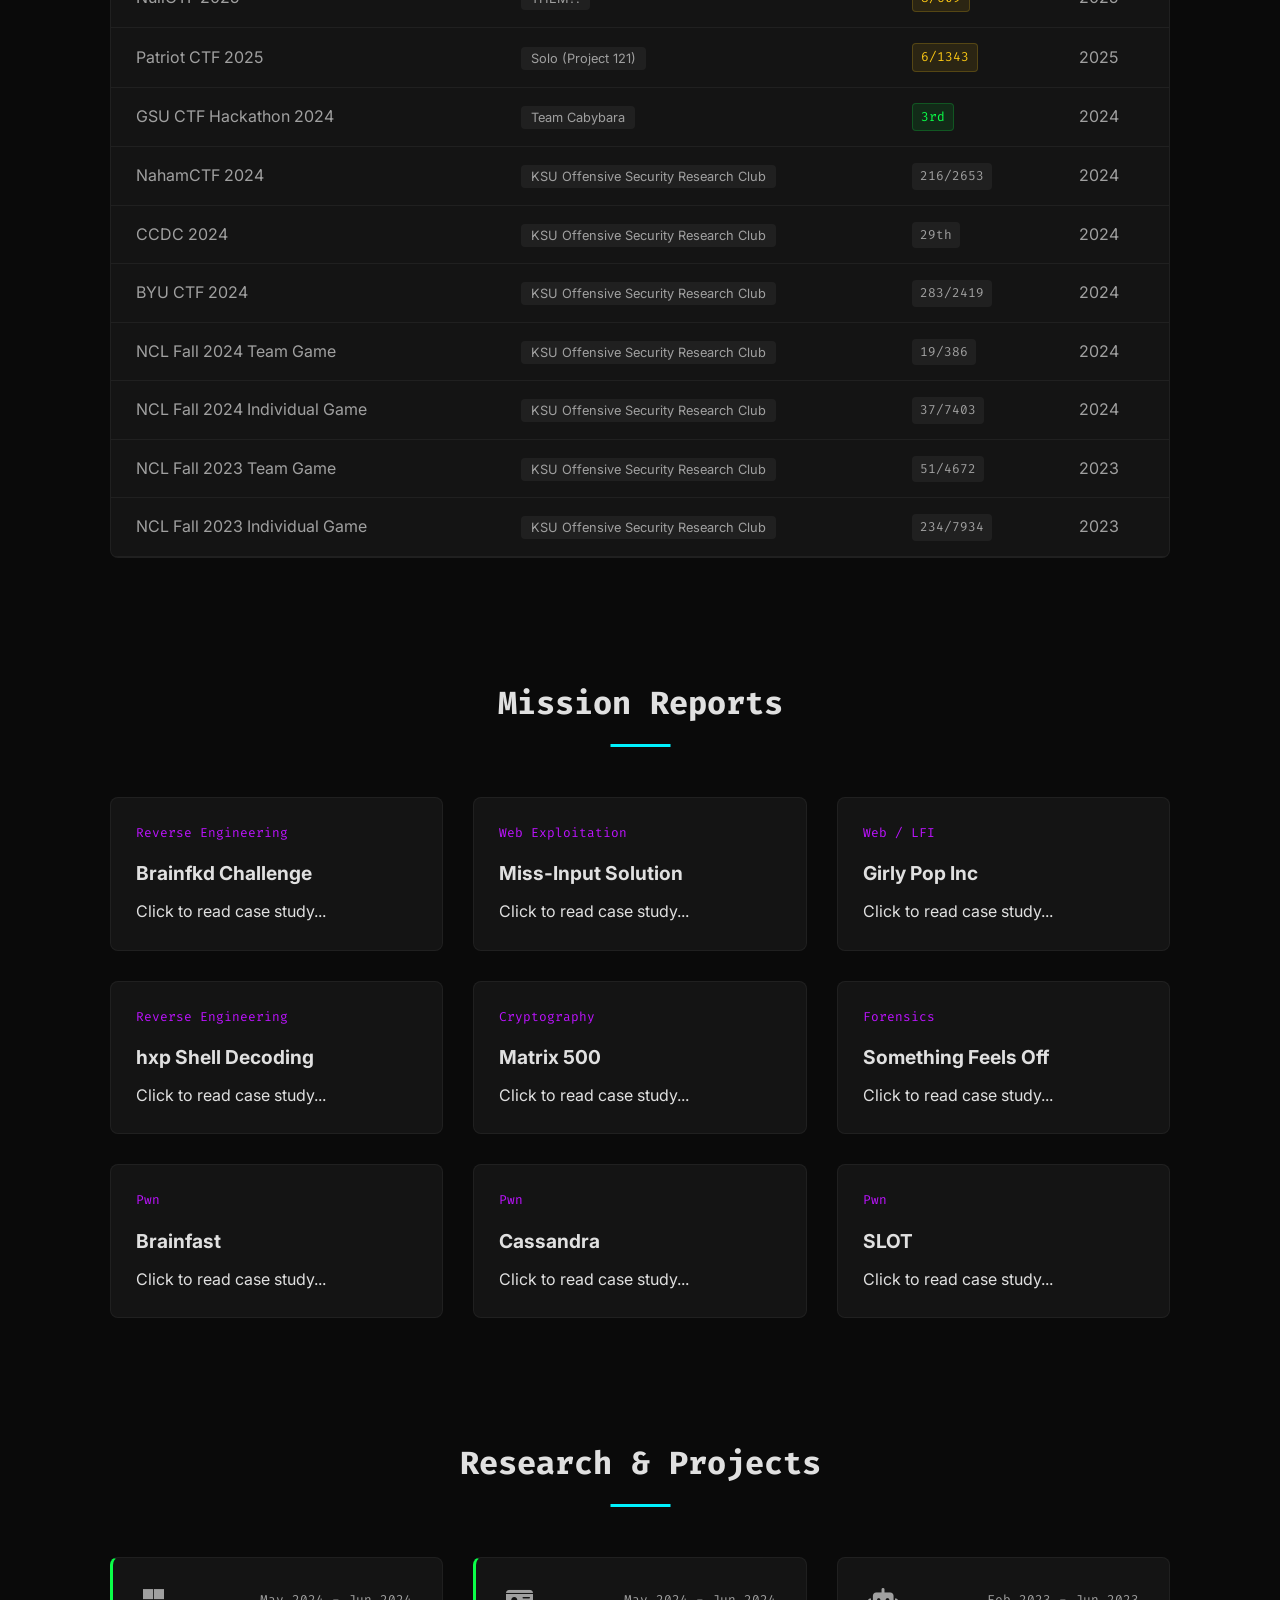
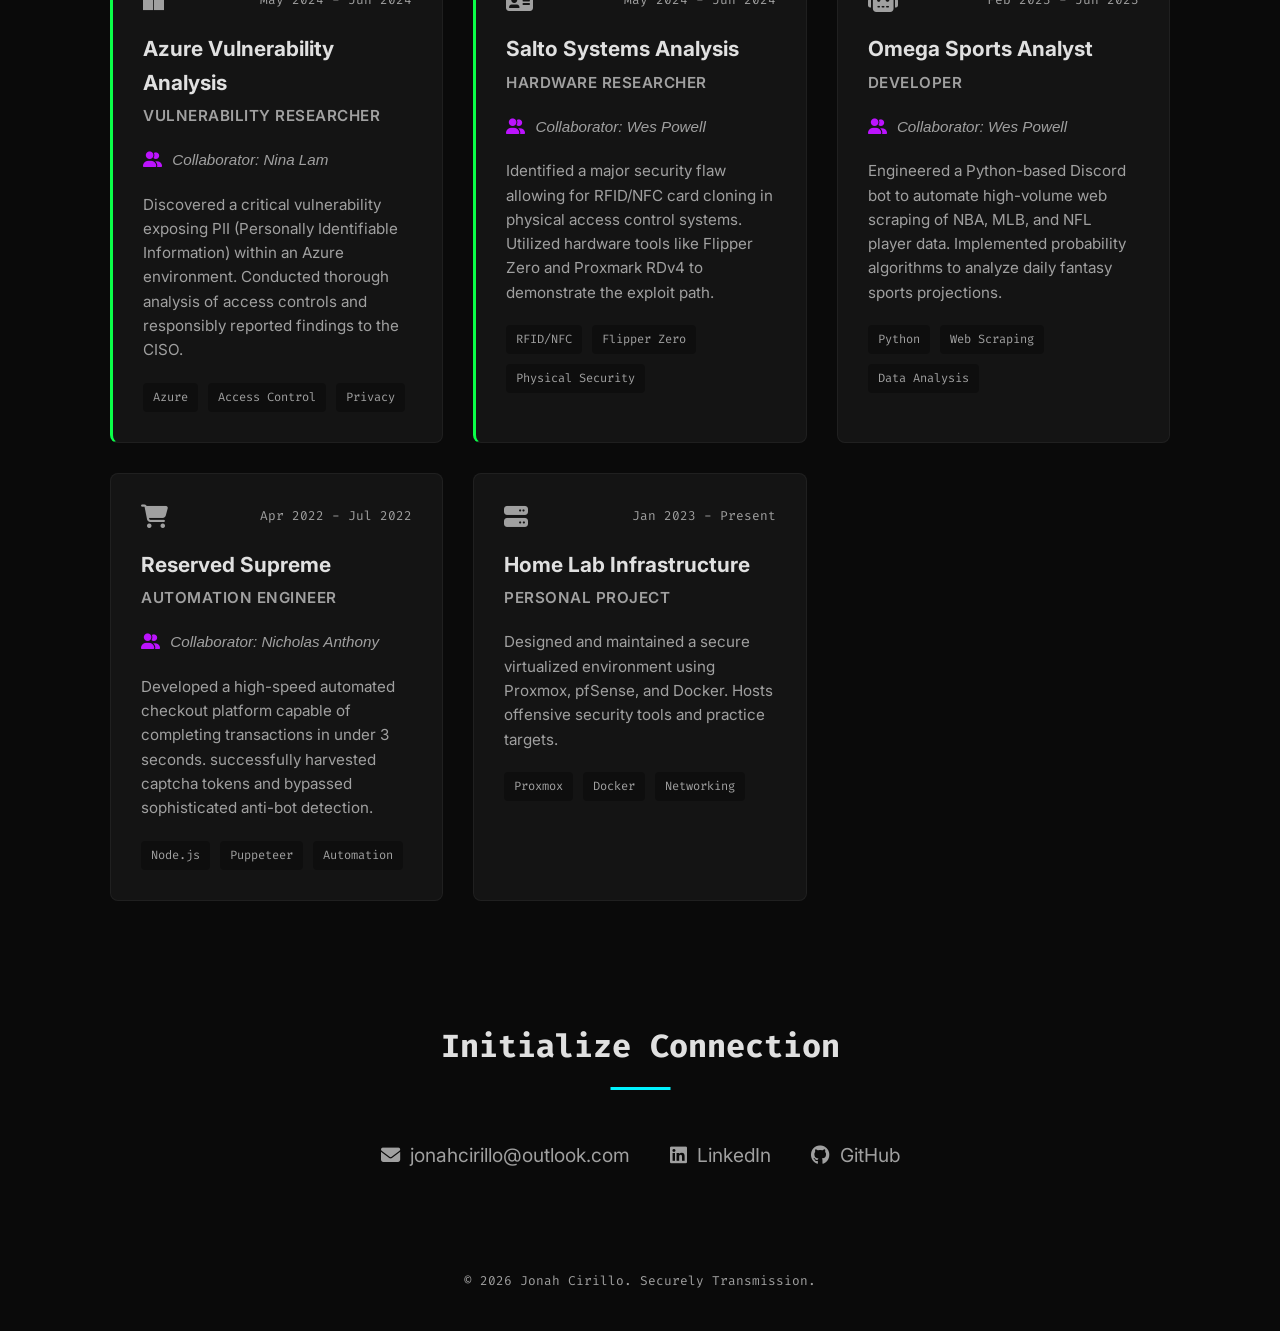
==== commit 2d22792c: "Add collaborators to project cards" ====
--- a/index.html
+++ b/index.html
@@ -286,6 +286,7 @@
                     </div>
                     <h3>Azure Vulnerability Analysis</h3>
                     <p class="role">Vulnerability Researcher</p>
+                    <p class="collaborator"><i class="fas fa-user-friends"></i> Collaborator: Nina Lam</p>
                     <p>Discovered a critical vulnerability exposing PII (Personally Identifiable Information) within an
                         Azure environment. Conducted thorough analysis of access controls and responsibly reported
                         findings to the CISO.</p>
@@ -303,6 +304,7 @@
                     </div>
                     <h3>Salto Systems Analysis</h3>
                     <p class="role">Hardware Researcher</p>
+                    <p class="collaborator"><i class="fas fa-user-friends"></i> Collaborator: Wes Powell</p>
                     <p>Identified a major security flaw allowing for RFID/NFC card cloning in physical access control
                         systems. Utilized hardware tools like Flipper Zero and Proxmark RDv4 to demonstrate the exploit
                         path.</p>
@@ -321,6 +323,7 @@
                     </div>
                     <h3>Omega Sports Analyst</h3>
                     <p class="role">Developer</p>
+                    <p class="collaborator"><i class="fas fa-user-friends"></i> Collaborator: Wes Powell</p>
                     <p>Engineered a Python-based Discord bot to automate high-volume web scraping of NBA, MLB, and NFL
                         player data. Implemented probability algorithms to analyze daily fantasy sports projections.</p>
                     <div class="tags">
@@ -337,6 +340,7 @@
                     </div>
                     <h3>Reserved Supreme</h3>
                     <p class="role">Automation Engineer</p>
+                    <p class="collaborator"><i class="fas fa-user-friends"></i> Collaborator: Nicholas Anthony</p>
                     <p>Developed a high-speed automated checkout platform capable of completing transactions in under 3
                         seconds. successfully harvested captcha tokens and bypassed sophisticated anti-bot detection.
                     </p>
--- a/style.css
+++ b/style.css
@@ -327,6 +327,18 @@
     margin-bottom: 15px;
     text-transform: uppercase;
     letter-spacing: 0.5px;
+}
+
+.collaborator {
+    color: var(--text-muted);
+    font-size: 0.85rem;
+    margin-bottom: 15px;
+    font-style: italic;
+}
+
+.collaborator i {
+    color: var(--accent-purple);
+    margin-right: 6px;
 }
 
 .card p {
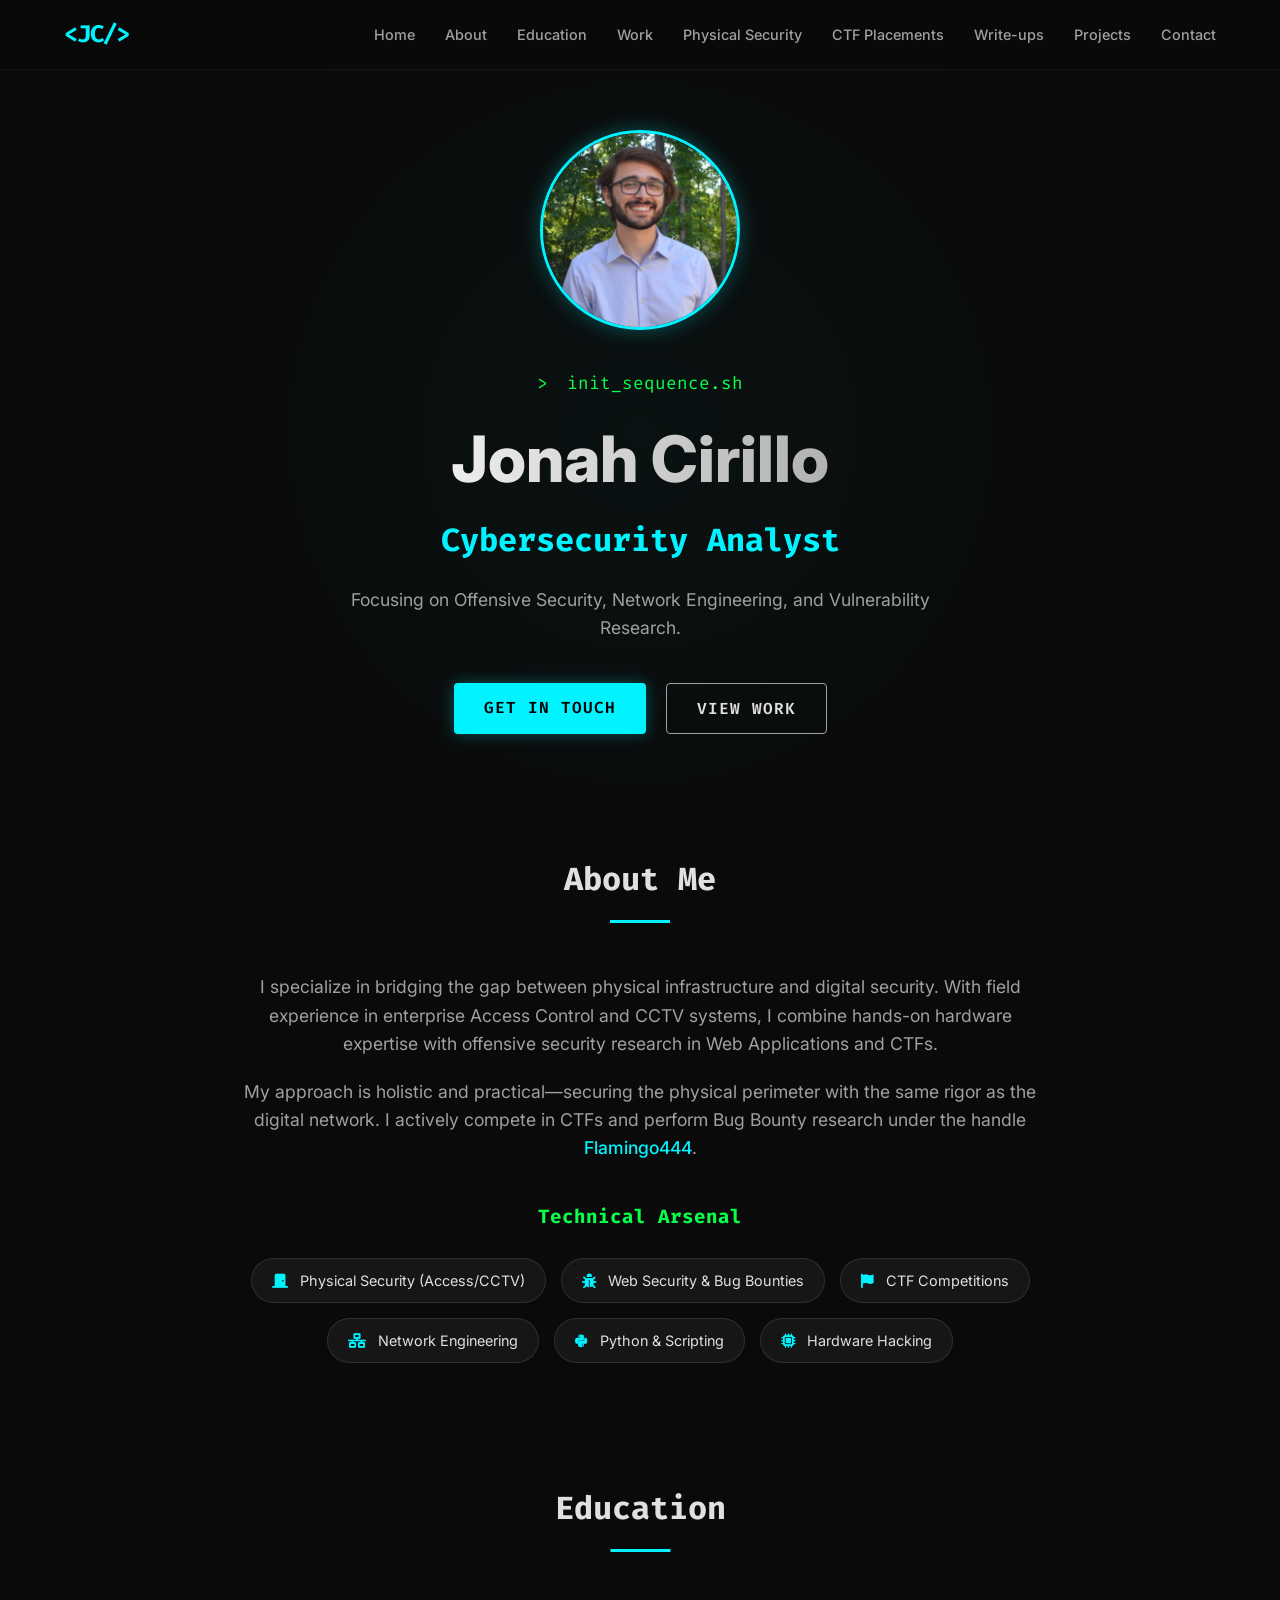
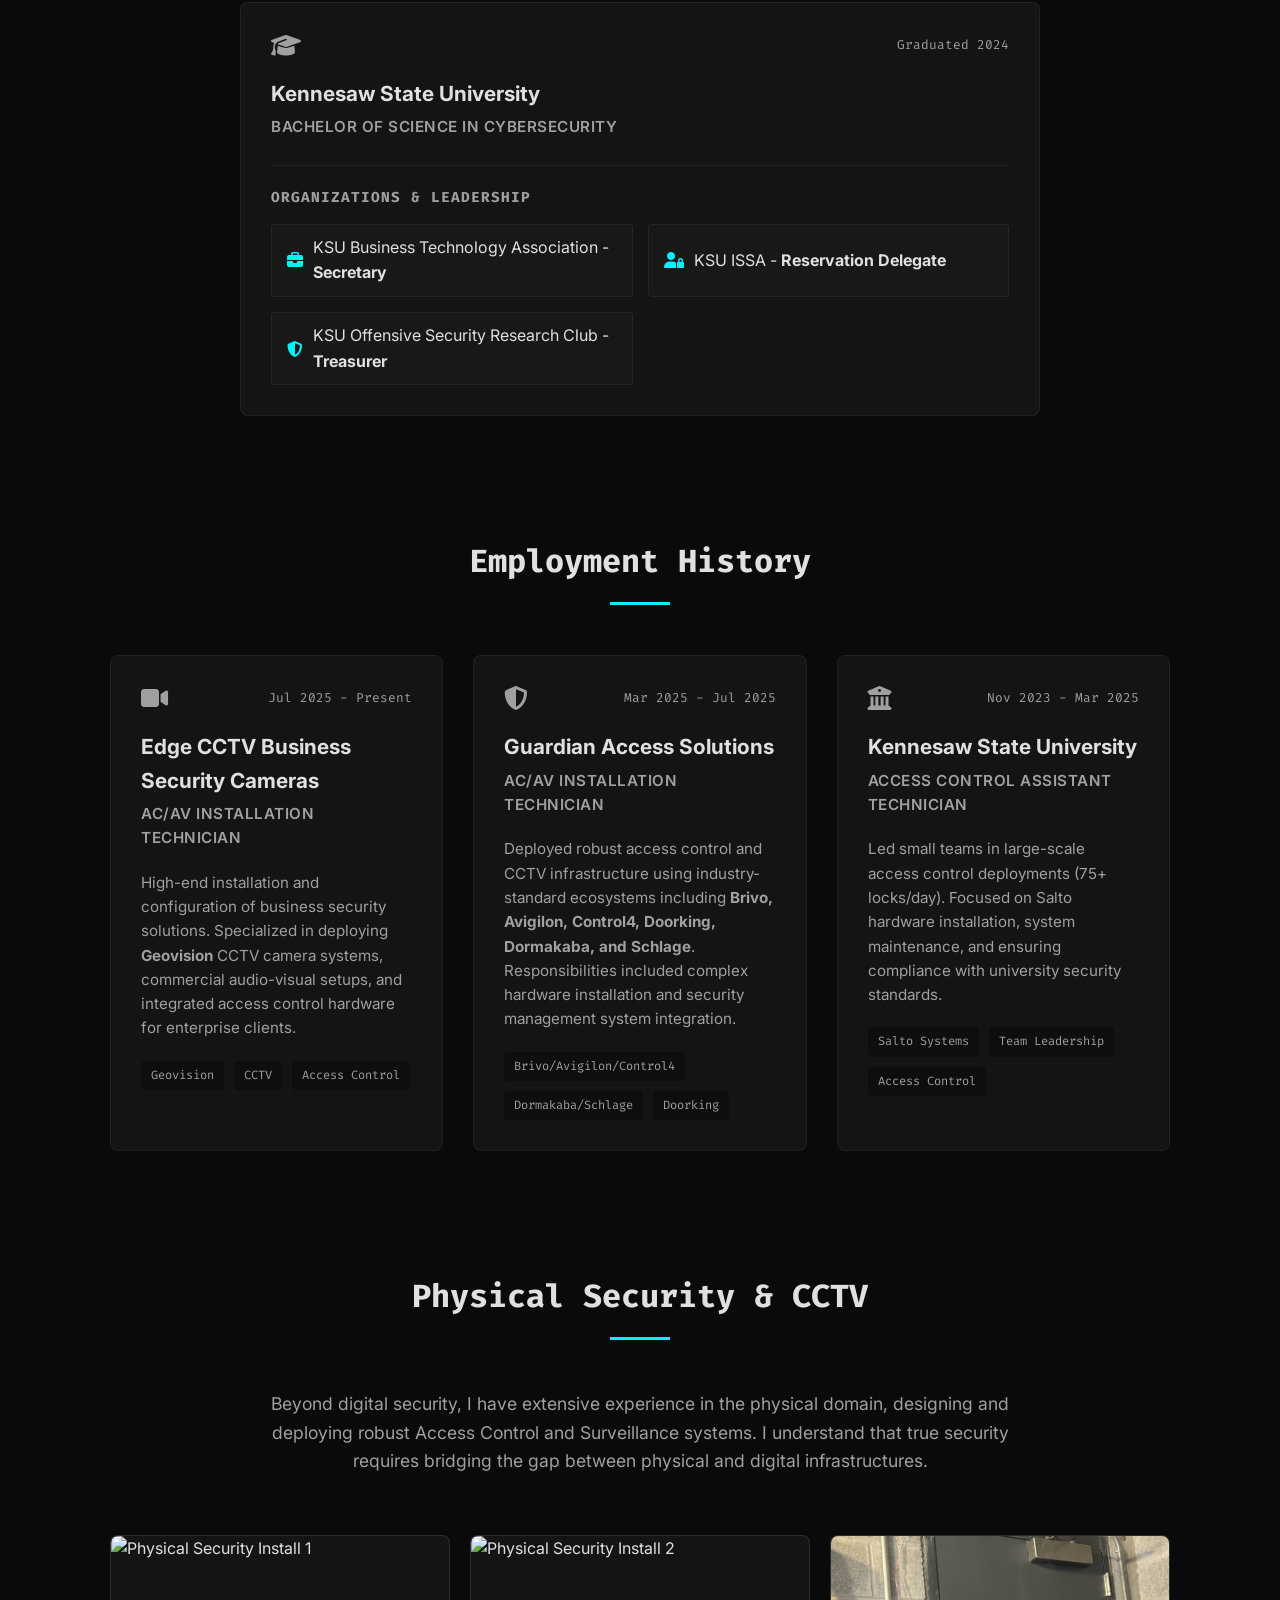
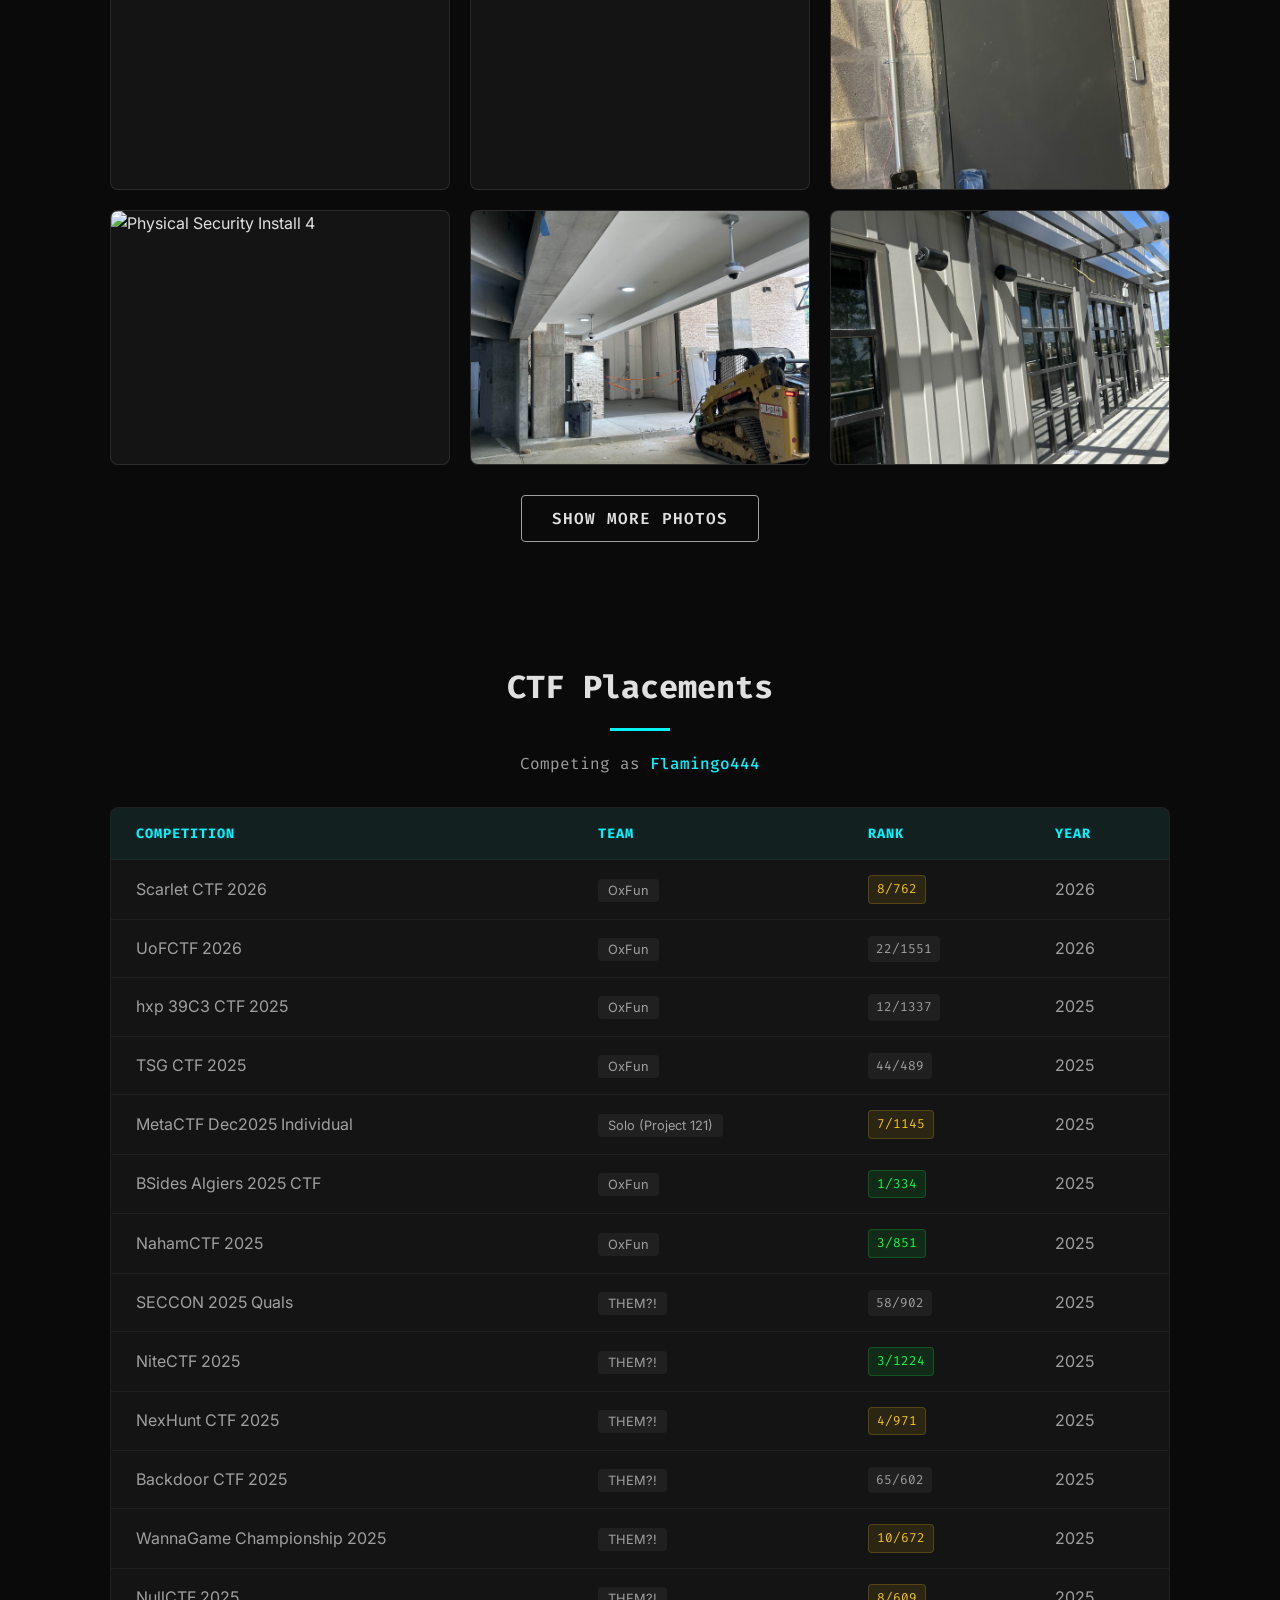
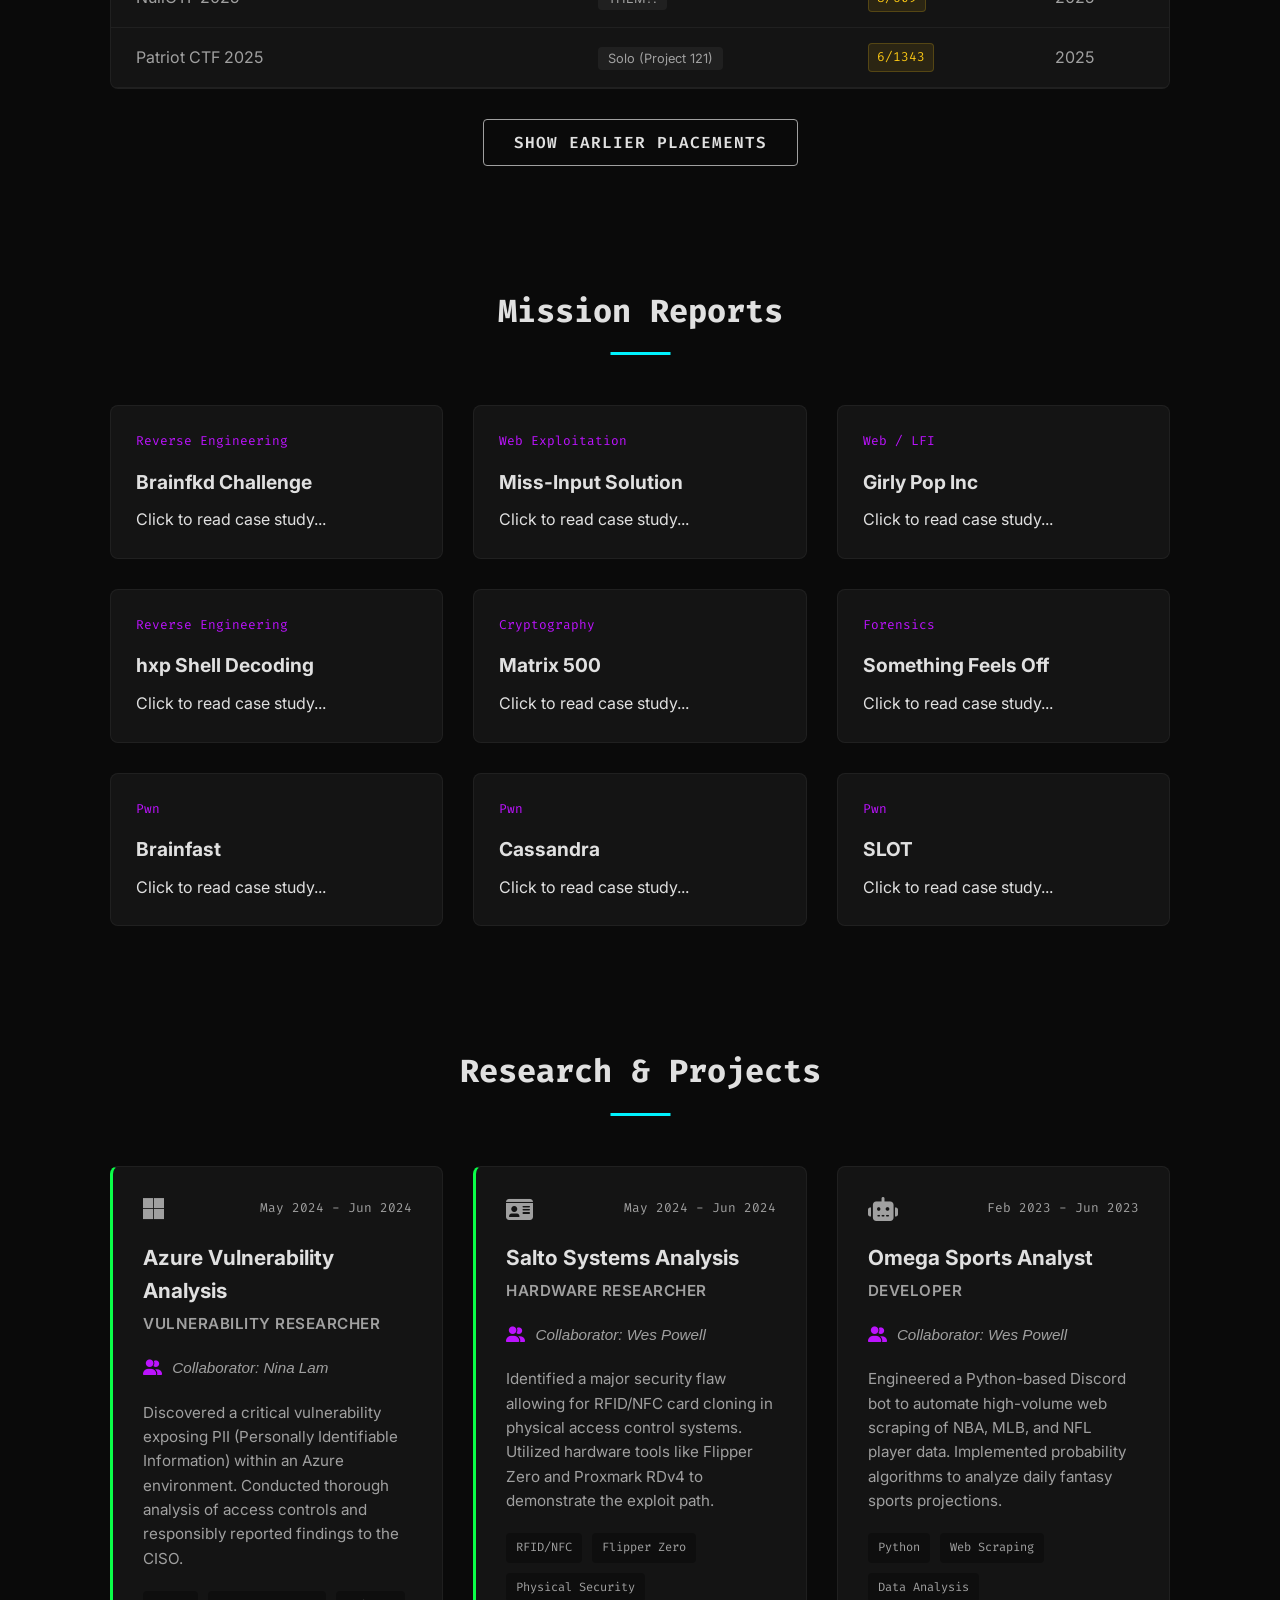
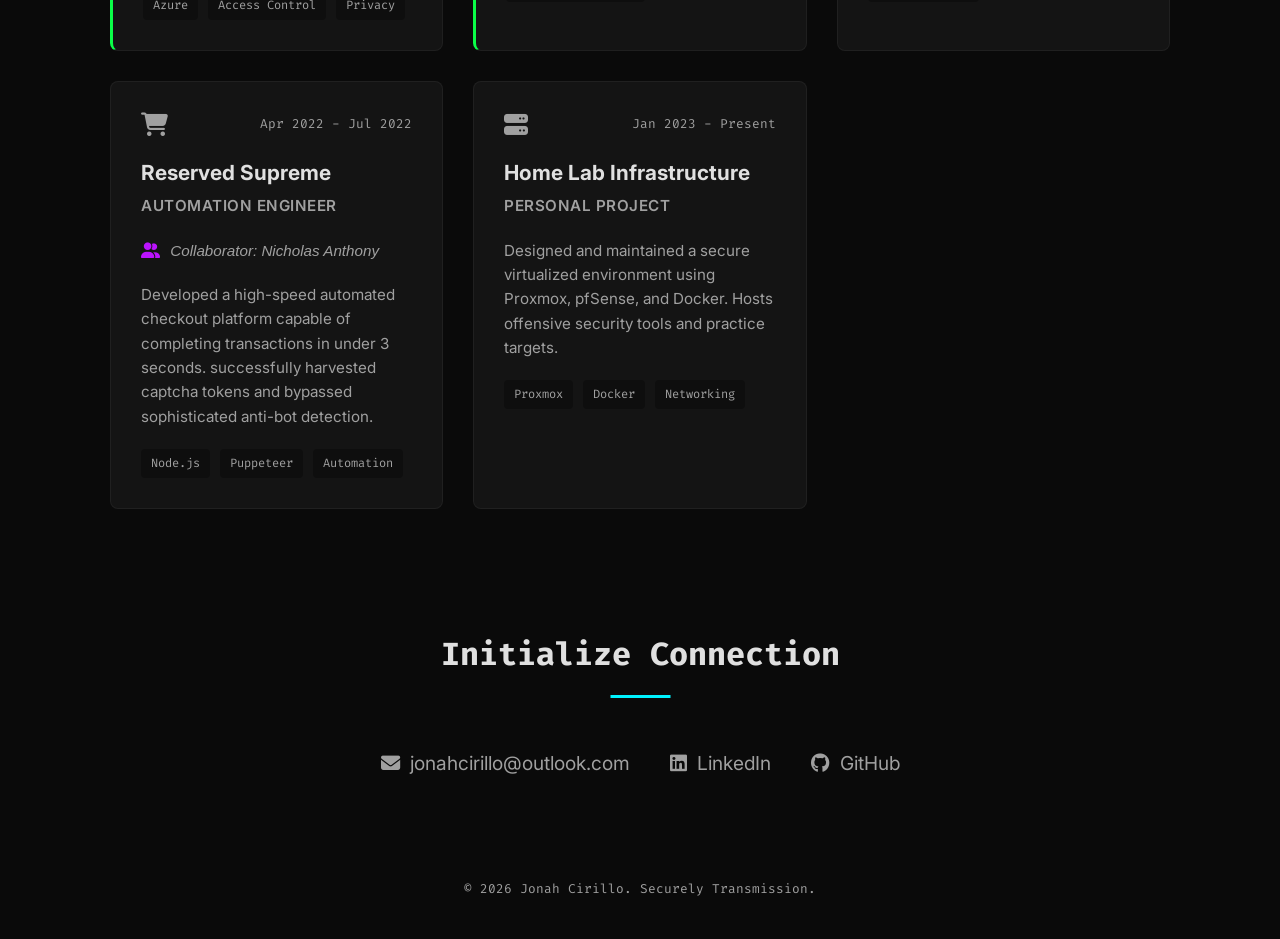
==== commit 861cfa0d: "Add mobile menu toggle and CTF year-based pagination" ====
--- a/index.html
+++ b/index.html
@@ -247,6 +247,9 @@
                     </tbody>
                 </table>
             </div>
+            <div class="ctf-btn-wrapper">
+                <button id="ctf-show-more-btn" class="btn secondary-btn">Show Earlier Placements</button>
+            </div>
         </div>
     </section>
 
--- a/style.css
+++ b/style.css
@@ -470,6 +470,16 @@
     color: var(--accent-yellow);
     background: rgba(248, 197, 20, 0.1);
     border: 1px solid rgba(248, 197, 20, 0.2);
+}
+
+.ctf-hidden {
+    display: none !important;
+}
+
+.ctf-btn-wrapper {
+    display: flex;
+    justify-content: center;
+    margin-top: 30px;
 }
 
 /* Reports */
@@ -714,12 +724,167 @@
         font-size: 2.5rem;
     }
 
+    h2 {
+        font-size: 1.5rem;
+    }
+
     .nav-links {
         display: none;
     }
 
     .mobile-menu-btn {
         display: block;
+        cursor: pointer;
+        z-index: 1001;
+    }
+
+    /* Mobile Menu Open State */
+    .nav-links.mobile-open {
+        display: flex;
+        flex-direction: column;
+        position: fixed;
+        top: var(--nav-height);
+        left: 0;
+        right: 0;
+        background: var(--bg-dark);
+        padding: 20px;
+        gap: 15px;
+        border-bottom: 1px solid rgba(255, 255, 255, 0.1);
+        z-index: 1000;
+    }
+
+    .nav-links.mobile-open a {
+        font-size: 1.1rem;
+        padding: 10px 0;
+        border-bottom: 1px solid rgba(255, 255, 255, 0.05);
+    }
+
+    .hero {
+        min-height: auto;
+        padding: 60px 20px;
+    }
+
+    .hero-desc {
+        font-size: 1rem;
+    }
+
+    .hero-btns {
+        flex-direction: column;
+        gap: 15px;
+    }
+
+    .section {
+        padding: 40px 0;
+    }
+
+    .section-title {
+        font-size: 1.5rem;
+        margin-bottom: 30px;
+    }
+
+    /* CTF Table - Convert to Card Layout on Mobile */
+    .ctf-container {
+        background: transparent;
+        border: none;
+        overflow: visible;
+    }
+
+    .ctf-table {
+        min-width: unset;
+    }
+
+    .ctf-table thead {
+        display: none;
+    }
+
+    .ctf-table tbody {
+        display: flex;
+        flex-direction: column;
+        gap: 15px;
+    }
+
+    .ctf-table tr {
+        display: flex;
+        flex-direction: column;
+        background: var(--bg-card);
+        border: 1px solid rgba(255, 255, 255, 0.05);
+        border-radius: 8px;
+        padding: 15px;
+    }
+
+    .ctf-table tr:hover {
+        border-color: var(--accent-cyan);
+    }
+
+    .ctf-table td {
+        border: none;
+        padding: 5px 0;
+        display: flex;
+        justify-content: space-between;
+        align-items: center;
+    }
+
+    .ctf-table td::before {
+        content: attr(data-label);
+        font-family: var(--font-mono);
+        font-size: 0.75rem;
+        color: var(--accent-cyan);
+        text-transform: uppercase;
+        letter-spacing: 1px;
+        margin-right: 10px;
+    }
+
+    .ctf-table td:first-child {
+        font-weight: 600;
+        color: var(--text-main);
+        font-size: 1rem;
+    }
+
+    .ctf-table td:first-child::before {
+        display: none;
+    }
+
+    /* Gallery Grid */
+    .gallery-grid {
+        grid-template-columns: repeat(2, 1fr);
+        gap: 10px;
+    }
+
+    /* Project Cards */
+    .experience-grid {
+        grid-template-columns: 1fr;
+    }
+
+    /* Reduce Card Padding */
+    .card {
+        padding: 20px;
+    }
+
+    /* Education Grid */
+    .education-card {
+        padding: 20px;
+    }
+
+    .org-list {
+        grid-template-columns: 1fr;
+    }
+
+    /* Contact Links */
+    .contact-wrapper {
+        flex-direction: column;
+        gap: 20px;
+        align-items: center;
+    }
+
+    /* Reports Grid */
+    .reports-grid {
+        grid-template-columns: 1fr;
+    }
+
+    /* Profile Image */
+    .profile-img {
+        width: 150px;
+        height: 150px;
     }
 }
 
